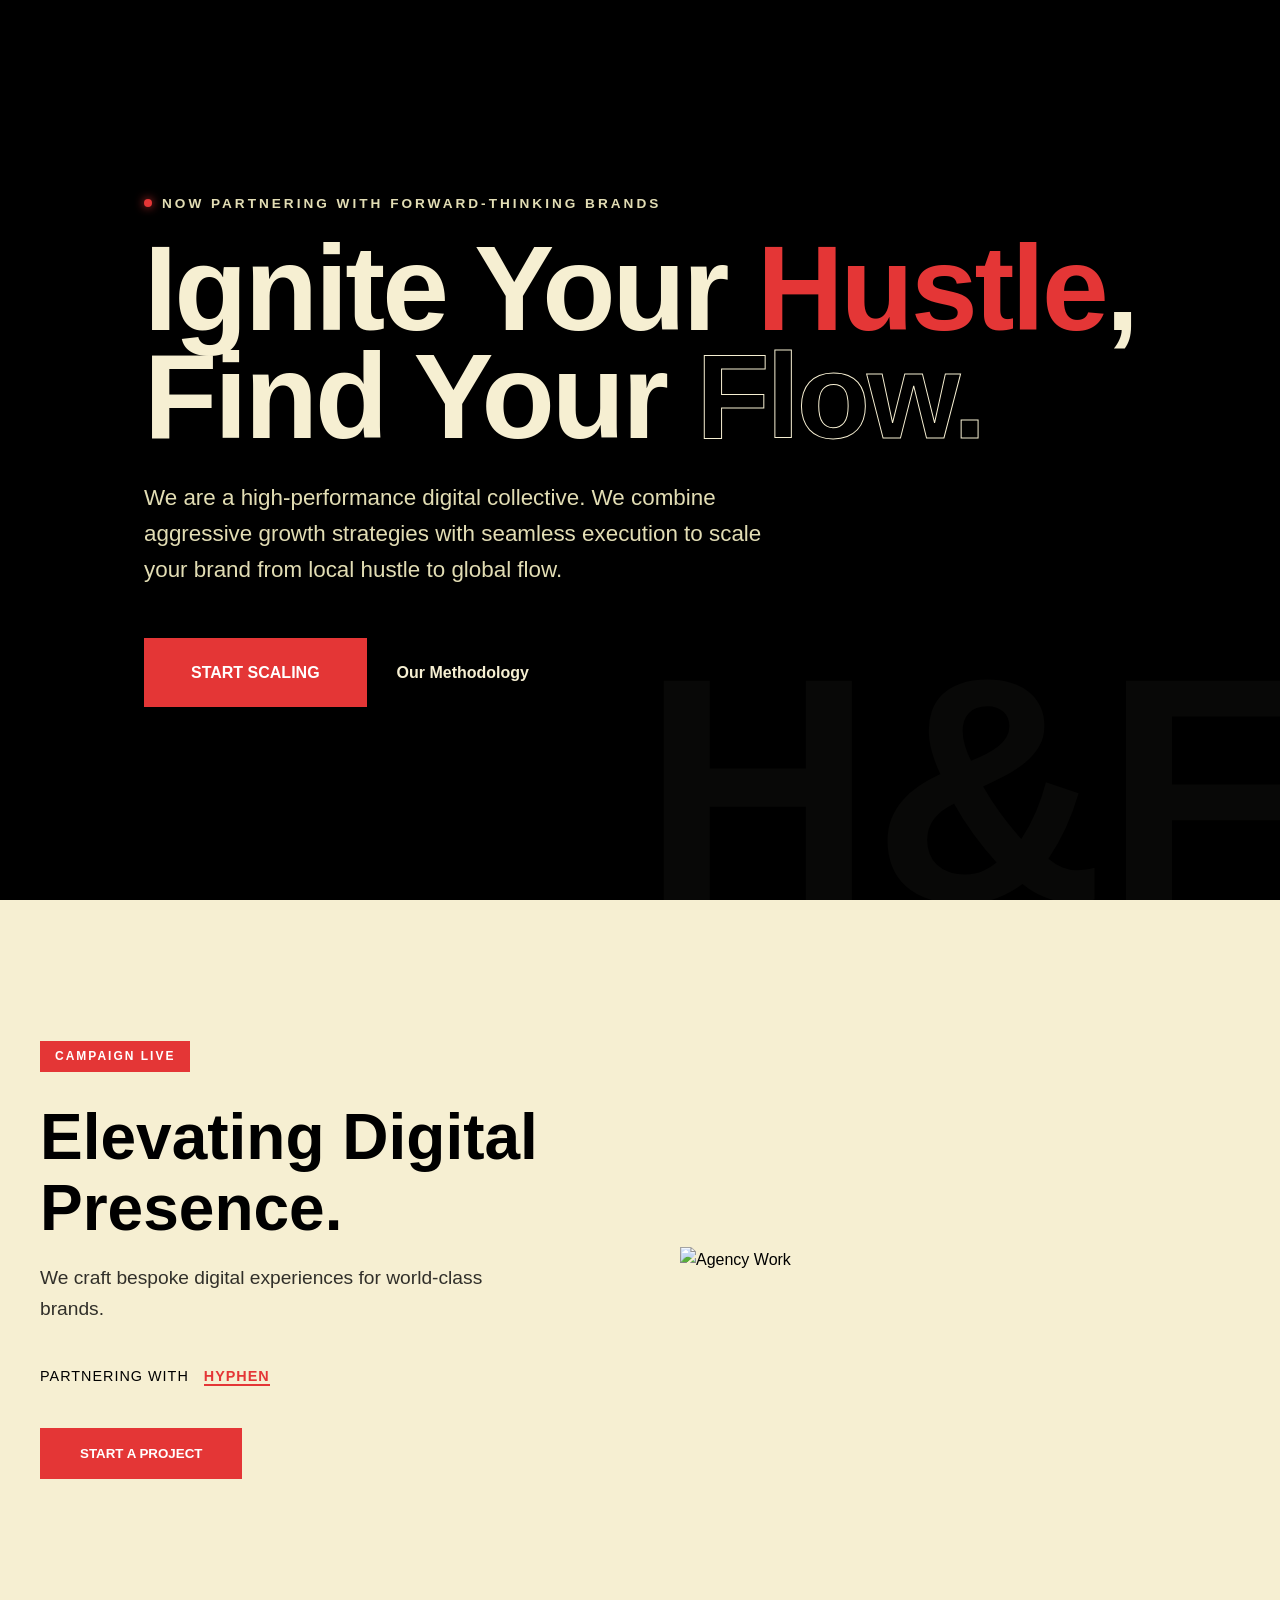
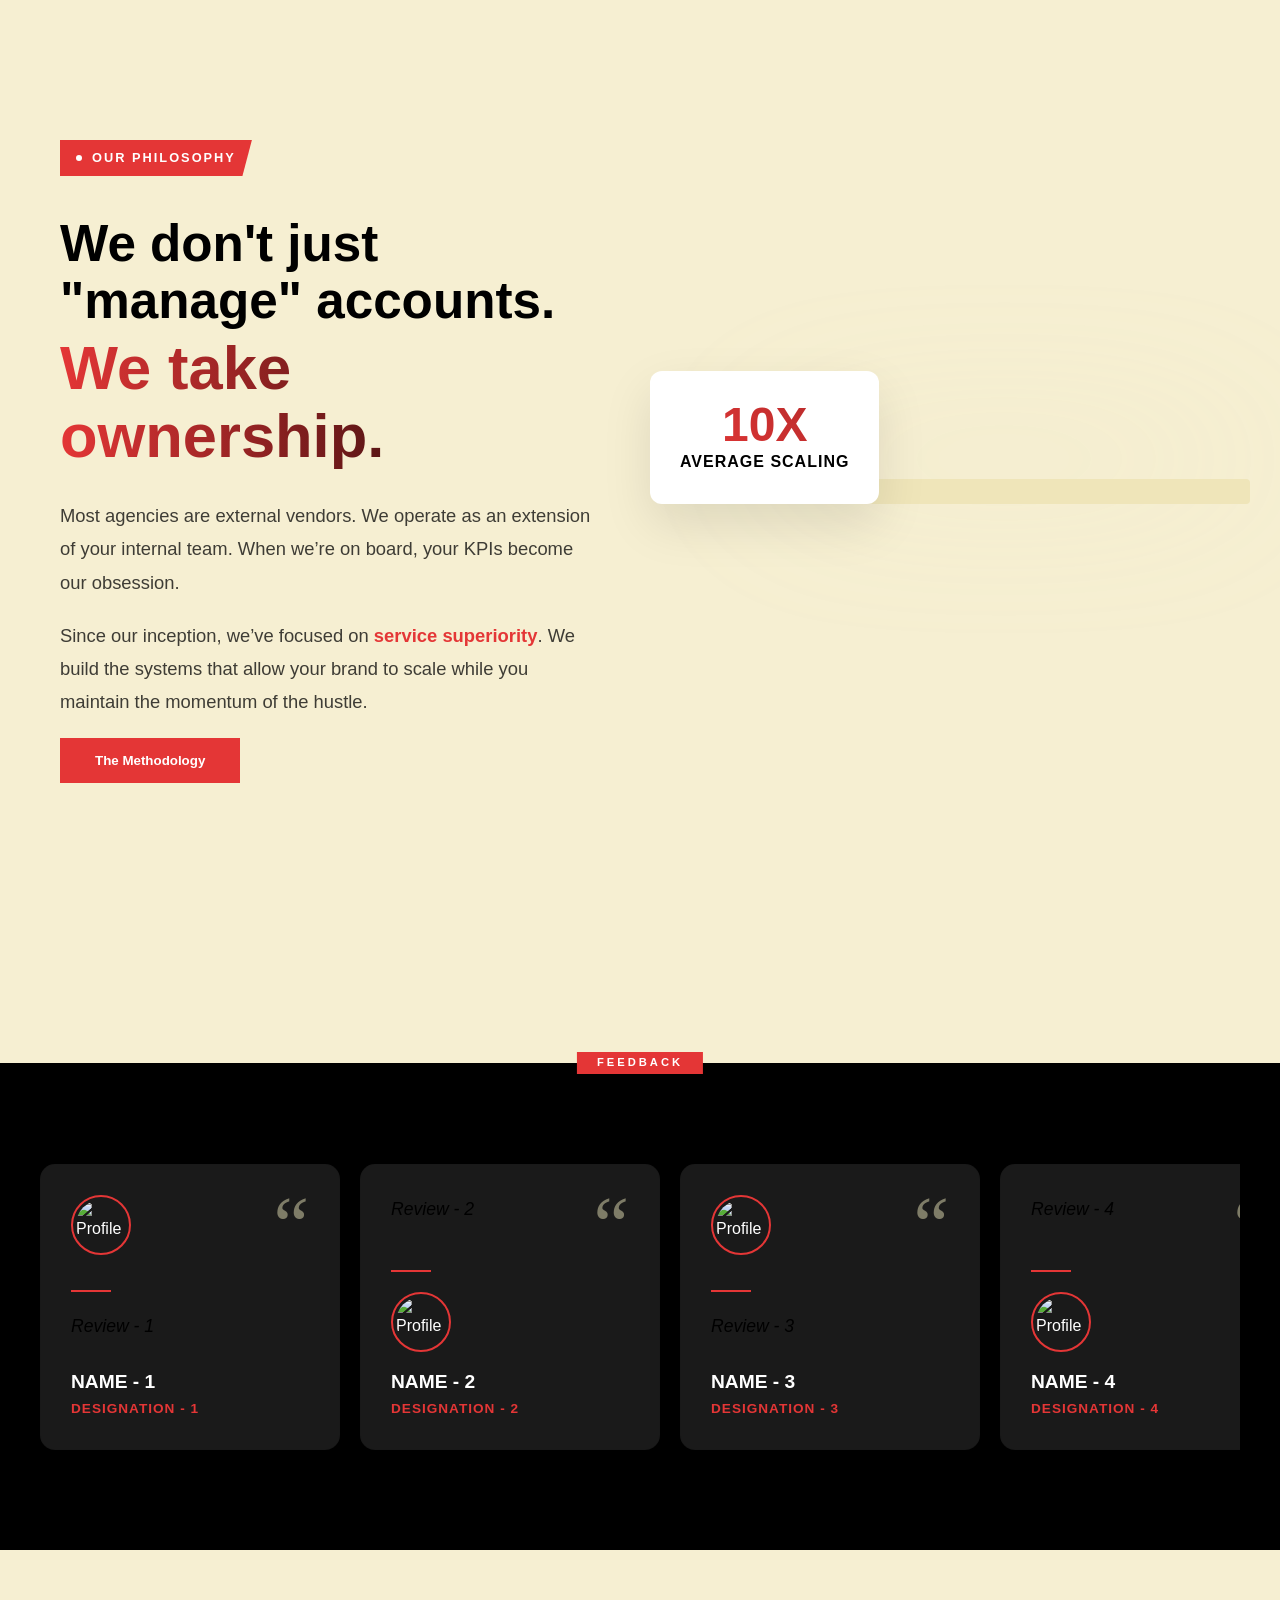
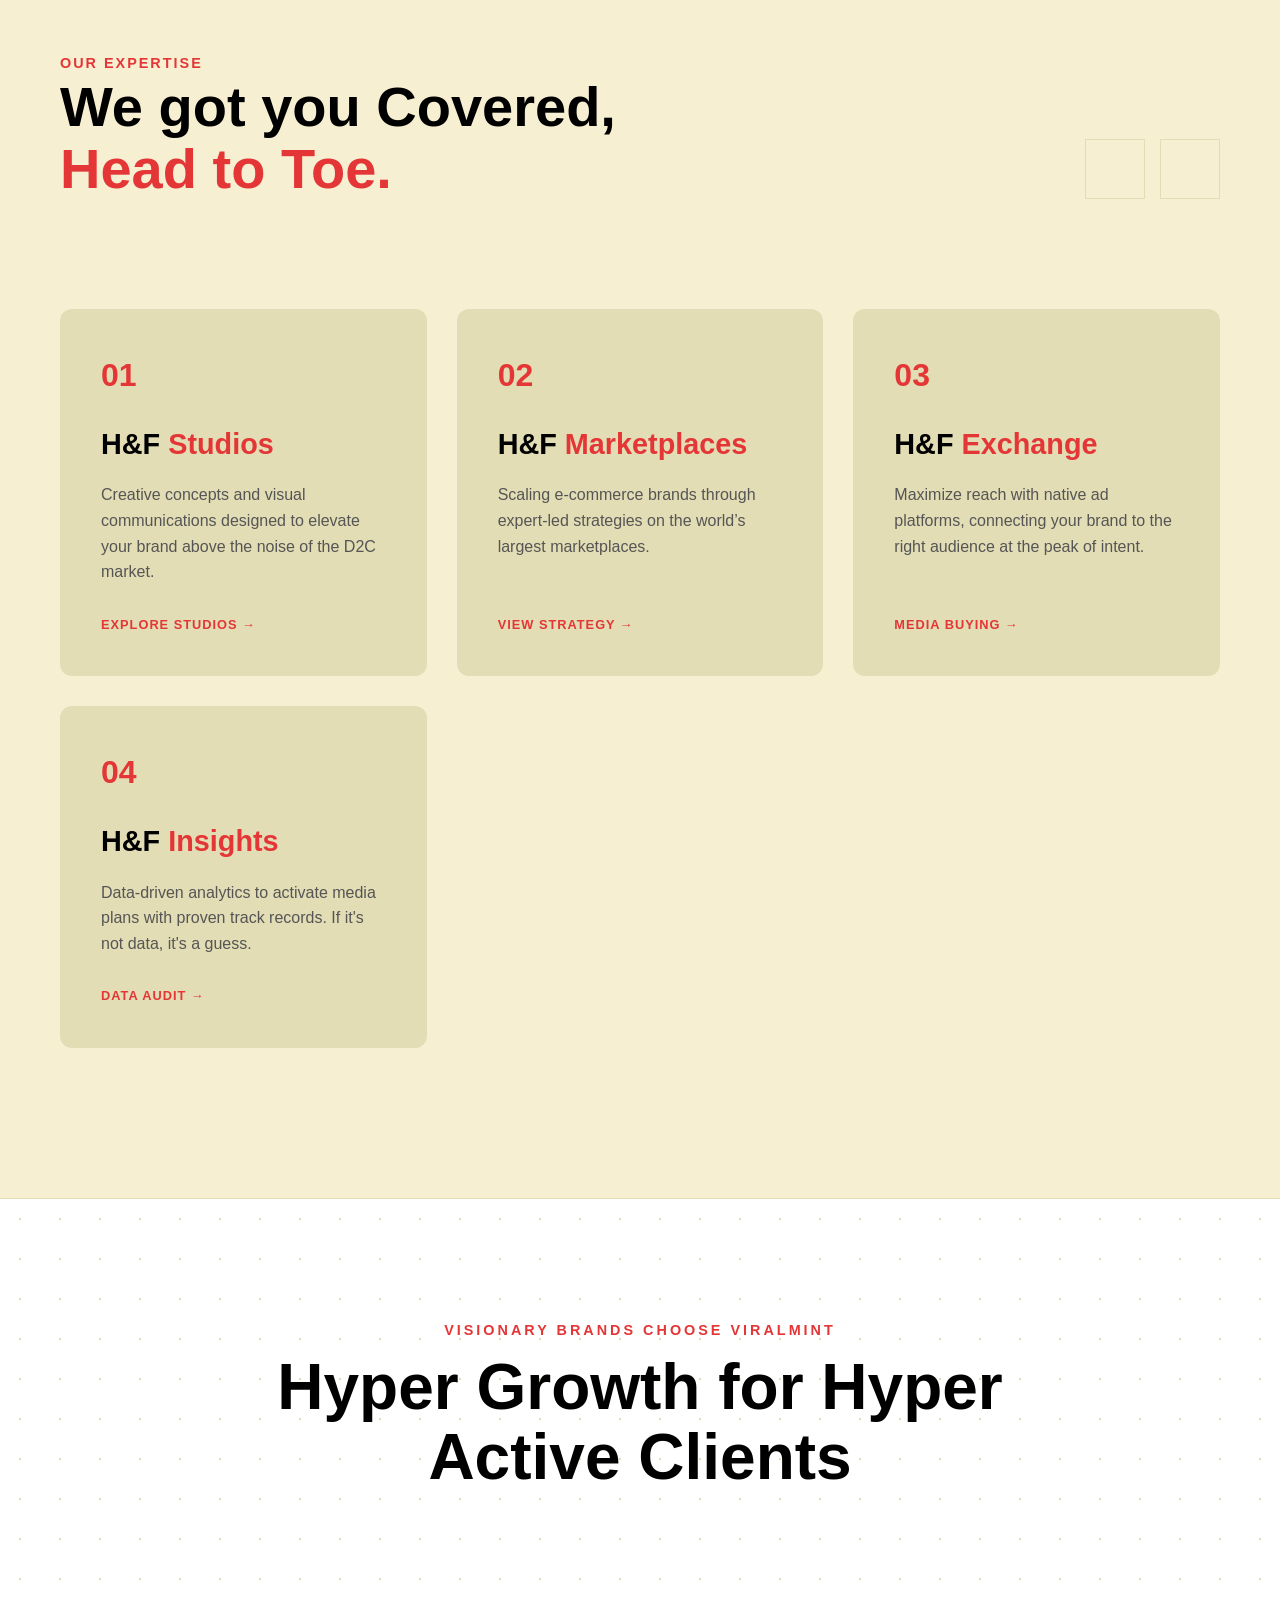
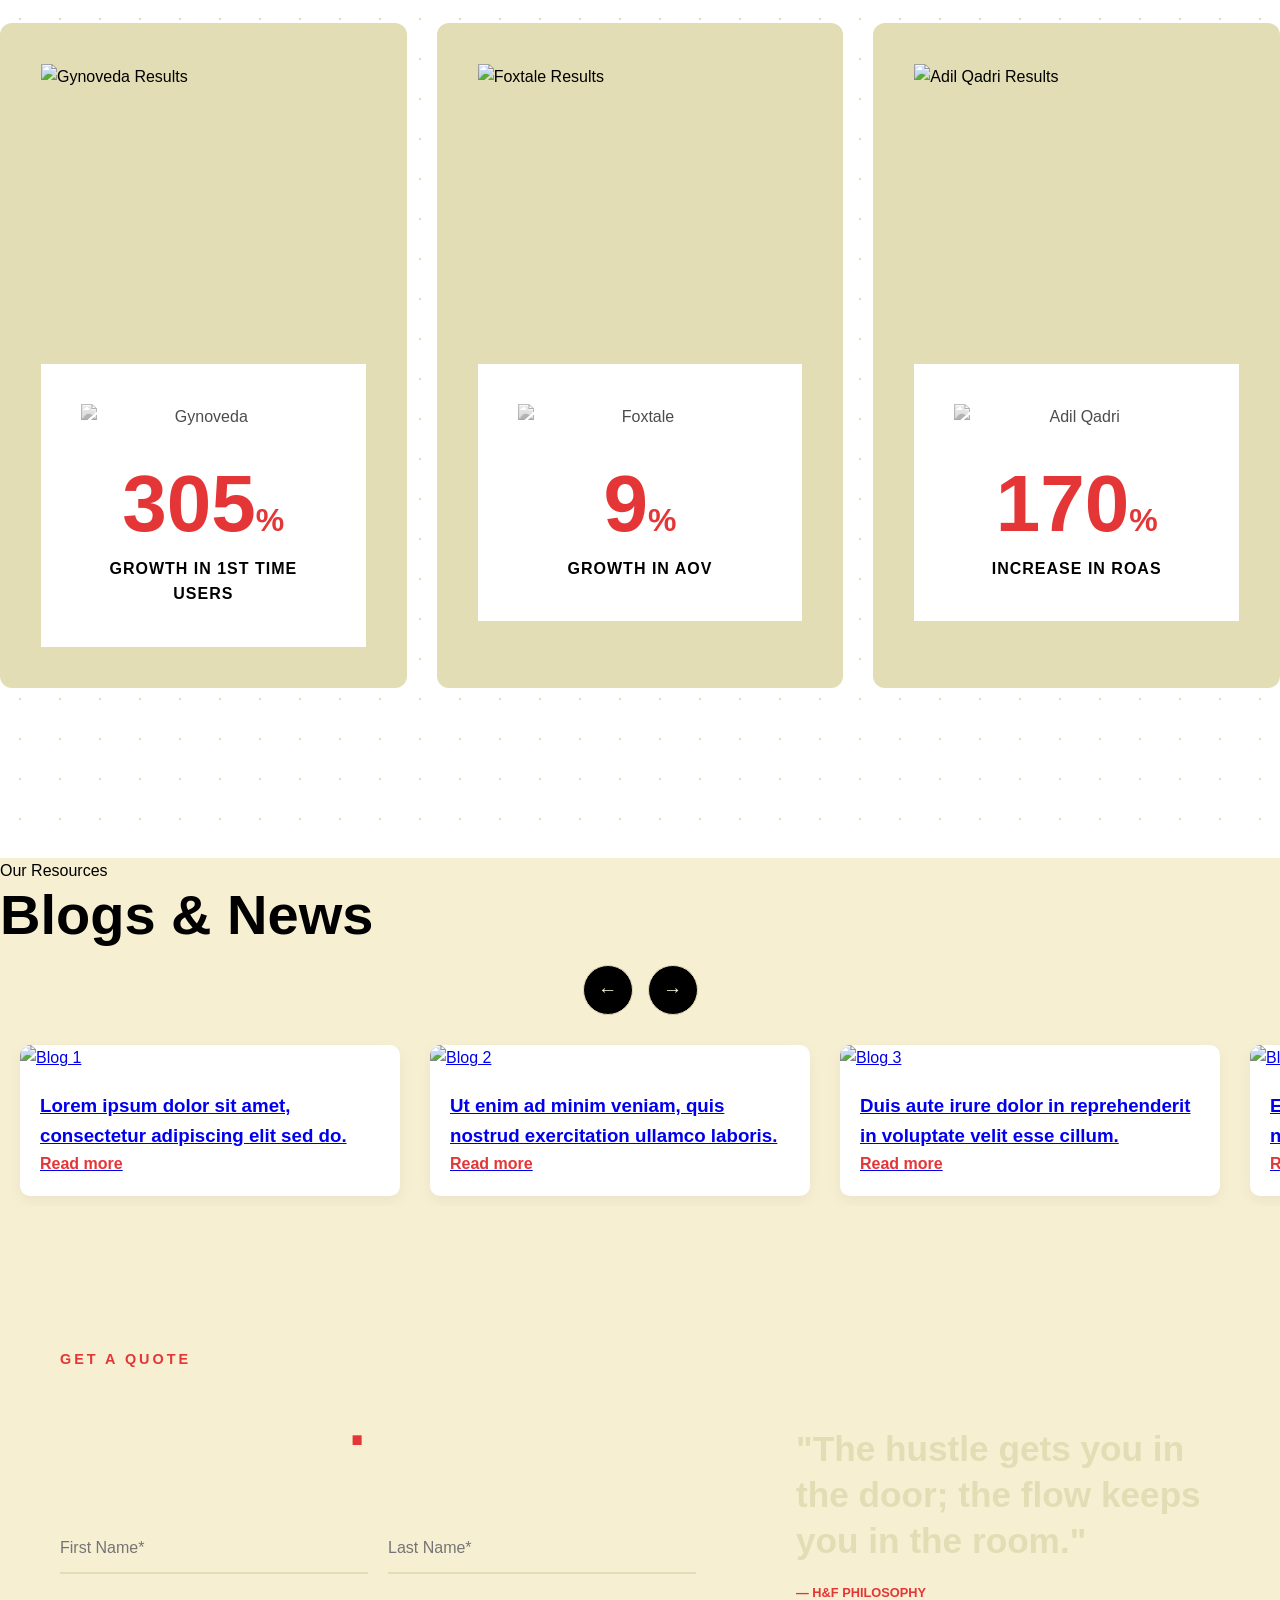
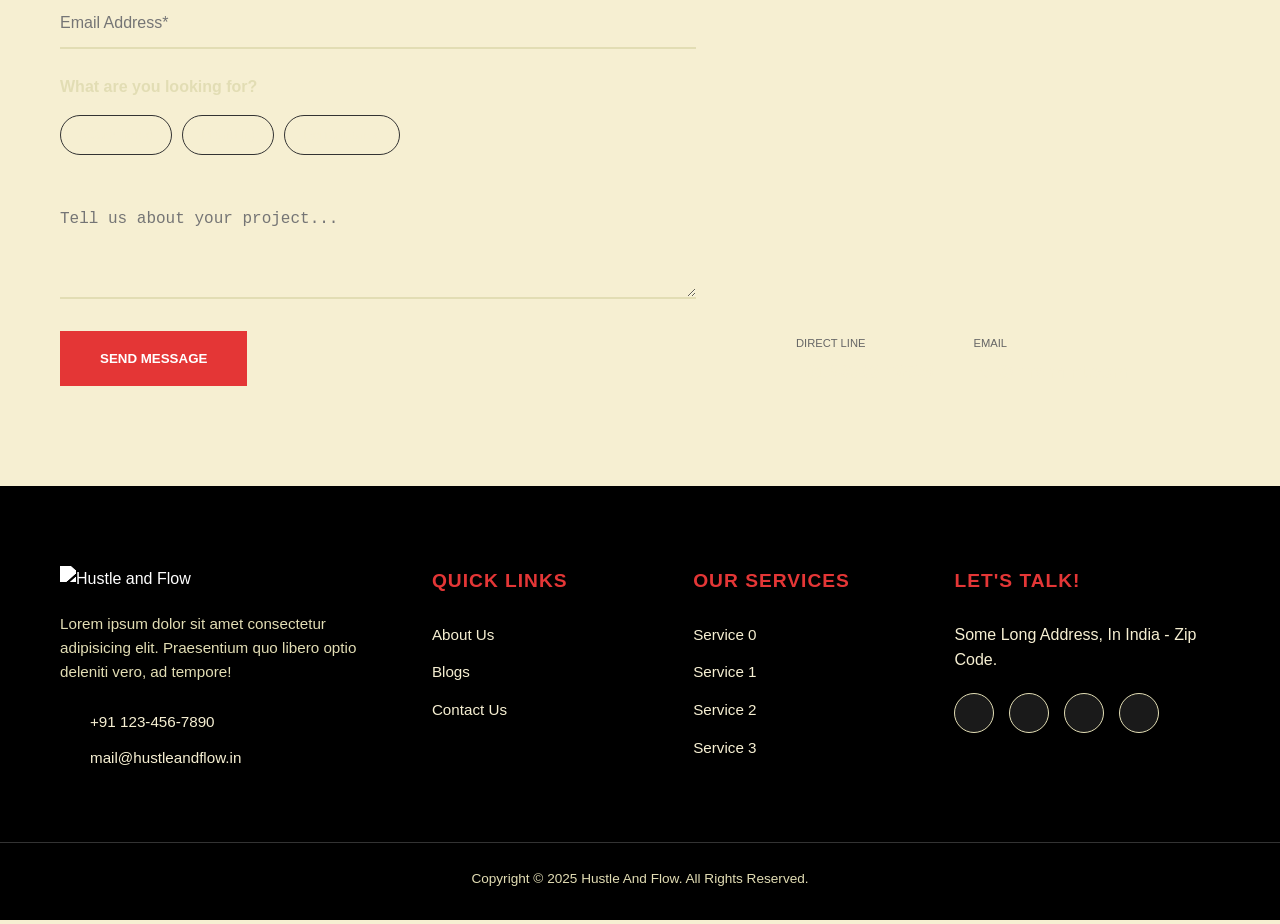
==== index.html @ dd4cc3bf "Add files via upload" ====
<!doctype html>
<html lang="en-US">
<head>
	<meta charset="UTF-8">
	<meta name="viewport" content="width=device-width, initial-scale=1">
    <meta name="description" content="Emart - Multi-purpose WooCommerce Theme">
	
	<meta name='robots' content='index, follow, max-image-preview:large, max-snippet:-1, max-video-preview:-1' />
	<style>img:is([sizes="auto" i], [sizes^="auto," i]) { contain-intrinsic-size: 3000px 1500px }</style>
	
	<!-- This site is optimized with the Yoast SEO plugin v25.7 - https://yoast.com/wordpress/plugins/seo/ -->
	<title>Hustle And Flow</title>
	<link rel="canonical" href="https://hustleandflow.in/" />
	<link rel="stylesheet" href="styles.css">
		
</head>

<body class="home page-template page-template-elementor_header_footer page page-id-11889 wp-embed-responsive Wplgnite Wplgnite-dizmo elementor-default elementor-template-full-width elementor-kit-6 elementor-page elementor-page-11889">
	
						<section class="focal-hero">
    <div class="hero-noise-overlay"></div>
    <div class="container">
        <div class="hero-content">
            <div class="hero-eyebrow">
                <span class="pulse-dot"></span> 
                Now Partnering with Forward-Thinking Brands
            </div>
            
            <h1 class="hero-main-title">
                Ignite Your <span class="text-accent-red">Hustle</span>,<br> 
                Find Your <span class="text-outline">Flow.</span>
            </h1>
            
            <p class="hero-sub-text">
                We are a high-performance digital collective. We combine aggressive growth strategies with seamless execution to scale your brand from local hustle to global flow.
            </p>
            
            <div class="hero-cta-group">
                <a href="#contact-us" class="btn-primary-large">Start Scaling</a>
                <a href="#our-services" class="btn-text-link">Our Methodology <i class="fas fa-arrow-right"></i></a>
            </div>
        </div>
    </div>
    
    <div class="hero-bg-text">H&F</div>
</section>
<!--BANNER IMG SECTION-->
				<section class="hero-container" id="hero-section">
    <div class="hero-left">
        <div class="content-wrapper" id="content-wrapper">
            <span class="hero-badge" id="hero-badge">CAMPAIGN LIVE</span>
            <h1 class="hero-title" id="hero-title">Elevating Digital <br>Presence.</h1>
            <p class="hero-description" id="hero-desc">
                We craft bespoke digital experiences for world-class brands.
            </p>
            <div class="brand-footer">
                <span>Partnering with</span>
                <span class="brand-tag" id="brand-tag">HYPHEN</span>
            </div>
            <button class="hero-btn">Start a Project</button>
        </div>
    </div>
    <div class="hero-right">
        <div class="image-overlay"></div>
        <img src="https://picsum.photos/id/20/1200/800" alt="Agency Work" id="hero-img">
    </div>
</section>
<!--Philosophy Section-->				
<section class="philosophy-section light-theme">
    <div class="philosophy-container">
        <div class="philosophy-content">
            <div class="hero-label">Our Philosophy</div>
            <h2 class="philosophy-title">
                We don't just "manage" accounts. <br>
                <span class="gradient-text">We take ownership.</span>
            </h2>
            <div class="philosophy-text">
                <p>
                    Most agencies are external vendors. We operate as an extension of your internal team. 
                    When we’re on board, your KPIs become our obsession.
                </p>
                <p>
                    Since our inception, we’ve focused on <strong>service superiority</strong>. 
                    We build the systems that allow your brand to scale while you maintain the momentum of the hustle.
                </p>
            </div>
            <div class="hero-cta-group" style="justify-content: flex-start;">
                <button class="btn-primary">The Methodology</button>
            </div>
        </div>

        <div class="philosophy-visual">
            <div class="image-wrapper">
                <img src="https://picsum.photos/id/20/800/1000" alt="Strategic Meeting" class="main-img">
                
                <div class="floating-stat-card">
                    <span class="stat-number gradient-text">10X</span>
                    <span class="stat-label">Average Scaling</span>
                </div>
            </div>
            <div class="blob-subtle"></div>
        </div>
    </div>
</section>

<!--Logo Sliding Section-->
<section class="clients-brand-section">
    			<section class="logo-area">
  <div class="logo-slider" id="slider1"></div>
  <div class="logo-slider" id="slider2"></div>
  <div class="logo-slider" id="slider3"></div>
</section>
		</section>

<!--REVIEW SECTION-->
				<section class="reviews-section">
    <div class="reviews-grid">
        <article class="review-card">
            <img src="logos/profile.png" alt="Profile Name" class="review-avatar">
            <hr class="review-divider">
            <p class="review-text">Review - 1</p>
            <h2 class="review-name">Name - 1</h2>
            <p class="review-designation">Designation - 1</p>
        </article>

        <article class="review-card">
            <p class="review-text">Review - 2</p>
            <hr class="review-divider">
            <img src="logos/profile.png" alt="Profile Name" class="review-avatar">
            <h2 class="review-name">Name - 2</h2>
            <p class="review-designation">Designation - 2</p>
        </article>

        <article class="review-card">
            <img src="logos/profile.png" alt="Profile Name" class="review-avatar">
            <hr class="review-divider">
            <p class="review-text">Review - 3</p>
            <h2 class="review-name">Name - 3</h2>
            <p class="review-designation">Designation - 3</p>
        </article>

        <article class="review-card">
            <p class="review-text">Review - 4</p>
            <hr class="review-divider">
            <img src="logos/profile.png" alt="Profile Name" class="review-avatar">
            <h2 class="review-name">Name - 4</h2>
            <p class="review-designation">Designation - 4</p>
        </article>
    </div>
</section>

<!--Services-->				
<section id="our-services" class="services-section">
    <div class="container">
        <div class="services-header">
            <div class="header-left">
                <span class="label-accent">Our Expertise</span>
                <h2 class="section-title">We got you Covered, <br><span class="text-highlight">Head to Toe.</span></h2>
            </div>
            <div class="services-nav">
                <button class="nav-btn prev" onclick="moveServices('left')"><i class="fas fa-arrow-left"></i></button>
                <button class="nav-btn next" onclick="moveServices('right')"><i class="fas fa-arrow-right"></i></button>
            </div>
        </div>

        <div class="services-slider-window">
            <div class="services-grid" id="servicesGrid">
                <div class="service-card">
                    <div class="service-icon">01</div>
                    <h5>H&F <span class="accent-text">Studios</span></h5>
                    <p>Creative concepts and visual communications designed to elevate your brand above the noise of the D2C market.</p>
                    <a href="/studios" class="text-link">Explore Studios</a>
                </div>

                <div class="service-card">
                    <div class="service-icon">02</div>
                    <h5>H&F <span class="accent-text">Marketplaces</span></h5>
                    <p>Scaling e-commerce brands through expert-led strategies on the world’s largest marketplaces.</p>
                    <a href="/marketplaces" class="text-link">View Strategy</a>
                </div>

                <div class="service-card">
                    <div class="service-icon">03</div>
                    <h5>H&F <span class="accent-text">Exchange</span></h5>
                    <p>Maximize reach with native ad platforms, connecting your brand to the right audience at the peak of intent.</p>
                    <a href="/exchange" class="text-link">Media Buying</a>
                </div>

                <div class="service-card">
                    <div class="service-icon">04</div>
                    <h5>H&F <span class="accent-text">Insights</span></h5>
                    <p>Data-driven analytics to activate media plans with proven track records. If it's not data, it's a guess.</p>
                    <a href="/insights" class="text-link">Data Audit</a>
                </div>
            </div>
        </div>
    </div>
</section>


<!--Case Studies-->
<section class="case-studies-section">
    <div class="section-header">
        <p class="sub-headline">Visionary brands choose ViralMint</p>
        <h2 class="main-headline">Hyper Growth for Hyper Active Clients</h2>
    </div>

    <div class="studies-grid">
        
        <div class="study-card">
            <div class="card-image">
                <img src="https://viralmint.in/wp-content/uploads/2023/08/Gynoveda-500x400-1.jpg" alt="Gynoveda Results">
            </div>
            <div class="card-content">
                <img class="brand-logo" src="https://viralmint.in/wp-content/uploads/2023/07/gynoveda.png" alt="Gynoveda">
                <div class="stat">
                    <span class="number">305</span><span class="suffix">%</span>
                </div>
                <h3 class="stat-label">Growth in 1st time users</h3>
            </div>
        </div>

        <div class="study-card">
            <div class="card-image">
                <img src="https://viralmint.in/wp-content/uploads/2023/08/foxtale.jpg" alt="Foxtale Results">
            </div>
            <div class="card-content">
                <img class="brand-logo" src="https://viralmint.in/wp-content/uploads/2023/08/foxtale.png" alt="Foxtale">
                <div class="stat">
                    <span class="number">9</span><span class="suffix">%</span>
                </div>
                <h3 class="stat-label">Growth in AOV</h3>
            </div>
        </div>

        <div class="study-card">
            <div class="card-image">
                <img src="https://viralmint.in/wp-content/uploads/2023/08/adil-qadri.jpg" alt="Adil Qadri Results">
            </div>
            <div class="card-content">
                <img class="brand-logo" src="https://viralmint.in/wp-content/uploads/2023/08/Adilqadri-logo.png" alt="Adil Qadri">
                <div class="stat">
                    <span class="number">170</span><span class="suffix">%</span>
                </div>
                <h3 class="stat-label">Increase in ROAS</h3>
            </div>
        </div>

    </div>
</section>

<!--Blogs-->
<section class="resources-section">
    <div class="resources-header">
        <span class="eyebrow-text">Our Resources</span>
        <h2 class="section-title">Blogs & News</h2>
        
        <div class="slider-controls">
            <button class="slider-btn prev-btn" onclick="slideBlogs('left')">←</button>
            <button class="slider-btn next-btn" onclick="slideBlogs('right')">→</button>
        </div>
    </div>

    <div class="blog-slider-container">
        <div class="blog-grid" id="blogGrid">
            
            <article class="blog-card">
                <a href="#" class="card-link">
                    <div class="post-thumbnail">
                        <img src="https://picsum.photos/id/1/600/400" alt="Blog 1">
                    </div>
                    <div class="post-content">
                        <h3 class="post-title">Lorem ipsum dolor sit amet, consectetur adipiscing elit sed do.</h3>
                        <span class="read-more-btn">Read more</span>
                    </div>
                </a>
            </article>

            <article class="blog-card">
                <a href="#" class="card-link">
                    <div class="post-thumbnail">
                        <img src="https://picsum.photos/id/2/600/400" alt="Blog 2">
                    </div>
                    <div class="post-content">
                        <h3 class="post-title">Ut enim ad minim veniam, quis nostrud exercitation ullamco laboris.</h3>
                        <span class="read-more-btn">Read more</span>
                    </div>
                </a>
            </article>

            <article class="blog-card">
                <a href="#" class="card-link">
                    <div class="post-thumbnail">
                        <img src="https://picsum.photos/id/3/600/400" alt="Blog 3">
                    </div>
                    <div class="post-content">
                        <h3 class="post-title">Duis aute irure dolor in reprehenderit in voluptate velit esse cillum.</h3>
                        <span class="read-more-btn">Read more</span>
                    </div>
                </a>
            </article>

            <article class="blog-card">
                <a href="#" class="card-link">
                    <div class="post-thumbnail">
                        <img src="https://picsum.photos/id/4/600/400" alt="Blog 4">
                    </div>
                    <div class="post-content">
                        <h3 class="post-title">Excepteur sint occaecat cupidatat non proident, sunt in culpa qui.</h3>
                        <span class="read-more-btn">Read more</span>
                    </div>
                </a>
            </article>

            <article class="blog-card">
                <a href="#" class="card-link">
                    <div class="post-thumbnail">
                        <img src="https://picsum.photos/id/5/600/400" alt="Blog 5">
                    </div>
                    <div class="post-content">
                        <h3 class="post-title">Sunt in culpa qui officia deserunt mollit anim id est laborum.</h3>
                        <span class="read-more-btn">Read more</span>
                    </div>
                </a>
            </article>

        </div>
    </div>
</section>

<!--Contact Us Form-->
				<section class="contact-section" id="contact-us">
    <div class="container">
        <div class="contact-split-grid">
            
            <div class="contact-form-side">
                <span class="eyebrow-red">Get a Quote</span>
                <h2 class="form-title">Say Hello<span>.</span></h2>
                
                <form class="ghost-form">
                    <div class="input-row">
                        <input type="text" placeholder="First Name*" required class="ghost-input">
                        <input type="text" placeholder="Last Name*" required class="ghost-input">
                    </div>
                    <input type="email" placeholder="Email Address*" required class="ghost-input">
                    
                    <div class="service-selection">
                        <p>What are you looking for?</p>
                        <div class="checkbox-group">
                            <label class="pill"><input type="checkbox"> eCommerce</label>
                            <label class="pill"><input type="checkbox"> Branding</label>
                            <label class="pill"><input type="checkbox"> Performance</label>
                        </div>
                    </div>

                    <textarea placeholder="Tell us about your project..." rows="4" class="ghost-input"></textarea>
                    
                    <button type="submit" class="submit-action">
                        Send Message <i class="fas fa-arrow-right"></i>
                    </button>
                </form>
            </div>

            <div class="contact-quote-side">
                <div class="quote-container">
                    <i class="fas fa-quote-left quote-icon"></i>
                    <h3 class="big-quote">
                        "The hustle gets you in the door; the flow keeps you in the room."
                    </h3>
                    <p class="quote-author">— H&F Philosophy</p>
                </div>

                <div class="contact-info-footer">
                    <div class="info-item">
                        <span>Direct Line</span>
                        <p>+91 98903 26596</p>
                    </div>
                    <div class="info-item">
                        <span>Email</span>
                        <p>roi@viralmint.com</p>
                    </div>
                </div>
            </div>

        </div>
    </div>
</section>

<!--Footer-->
<footer class="main-footer">
    <div class="footer-container">
        <div class="footer-col about-col">
            <img src="logos/hustle_and_flow_transparent.png" alt="Hustle and Flow" class="footer-logo">
            <p class="footer-description">
                Lorem ipsum dolor sit amet consectetur adipisicing elit. Praesentium quo libero optio deleniti vero, ad tempore!
            </p>
            <ul class="contact-list">
                <li><i class="fas fa-phone-alt"></i> +91 123-456-7890</li>
                <li><i class="far fa-envelope"></i> mail@hustleandflow.in</li>
            </ul>
        </div>

        <div class="footer-col">
            <h4 class="footer-title">Quick Links</h4>
            <ul class="footer-links">
                <li><a href="/about-us">About Us</a></li>
                <li><a href="/blogs">Blogs</a></li>
                <li><a href="#contact-us">Contact Us</a></li>
            </ul>
        </div>

        <div class="footer-col">
            <h4 class="footer-title">Our Services</h4>
            <ul class="footer-links">
                <li><a href="#our-services">Service 0</a></li>
                <li><a href="#our-services">Service 1</a></li>
                <li><a href="#our-services">Service 2</a></li>
                <li><a href="#our-services">Service 3</a></li>
            </ul>
        </div>

        <div class="footer-col">
            <h4 class="footer-title">Let's Talk!</h4>
            <p class="footer-address">Some Long Address, In India - Zip Code.</p>
            <div class="social-icons">
                <a href="#"><i class="fab fa-facebook-square"></i></a>
                <a href="#"><i class="fab fa-instagram"></i></a>
                <a href="#"><i class="fab fa-twitter"></i></a>
                <a href="#"><i class="fab fa-linkedin"></i></a>
            </div>
        </div>
    </div>

    <div class="footer-bottom">
        <p>Copyright © 2025 Hustle And Flow. All Rights Reserved.</p>
    </div>
</footer>	
			
	<script src="slider.js"></script>
	<script src="carousel.js"></script>
	
	</body>
</html>
---- styles.css ----
:root {
    --primary: #E43636;
    --bg-light: #F6EFD2;
    --bg-alt: #E2DDB4;
    --dark: #000000;
    --transition: all 0.3s ease;
}

* { margin: 0; padding: 0; box-sizing: border-box; }

body {
    font-family: 'Inter', sans-serif;
    background-color: var(--bg-light);
    color: var(--dark);
    line-height: 1.6;
    overflow-x: hidden;
}

img { max-width: 100%; height: auto; display: block; }

.container {
    max-width: 1200px;
    margin: 0 auto;
    padding: 0 20px;
}

.gradient-text {
    color: var(--primary);
    background: linear-gradient(45deg, var(--primary), #b32a2a);
    -webkit-background-clip: text;
    -webkit-text-fill-color: transparent;
}
/* --- FOCAL HERO STYLING --- */
.focal-hero {
    position: relative;
    background-color: #000000; /* Dark contrast */
    min-height: 100vh;
    display: flex;
    align-items: center;
    padding: 100px 0;
    overflow: hidden;
}

/* Subtle texture overlay for a premium feel */
.hero-noise-overlay {
    position: absolute;
    top: 0; left: 0; width: 100%; height: 100%;
    opacity: 0.05;
    pointer-events: none;
    background-image: url('https://www.transparenttextures.com/patterns/carbon-fibre.png');
}

.hero-eyebrow {
    color: #E2DDB4;
    text-transform: uppercase;
    letter-spacing: 3px;
    font-size: 0.85rem;
    font-weight: 700;
    margin-bottom: 20px;
    display: flex;
    align-items: center;
    gap: 10px;
}

.pulse-dot {
    width: 8px;
    height: 8px;
    background-color: #E43636;
    border-radius: 50%;
    display: inline-block;
    box-shadow: 0 0 10px #E43636;
    animation: pulse-red 2s infinite;
}

@keyframes pulse-red {
    0% { transform: scale(0.95); box-shadow: 0 0 0 0 rgba(228, 54, 54, 0.7); }
    70% { transform: scale(1); box-shadow: 0 0 0 10px rgba(228, 54, 54, 0); }
    100% { transform: scale(0.95); box-shadow: 0 0 0 0 rgba(228, 54, 54, 0); }
}

.hero-main-title {
    font-size: clamp(3.5rem, 10vw, 7.5rem); /* Responsive typography */
    line-height: 0.9;
    color: #F6EFD2;
    font-weight: 900;
    margin-bottom: 30px;
    letter-spacing: -3px;
}

.text-accent-red {
    color: #E43636;
}

.text-outline {
    -webkit-text-stroke: 1px #F6EFD2;
    color: transparent;
}

.hero-sub-text {
    color: #E2DDB4;
    font-size: clamp(1.1rem, 2vw, 1.4rem);
    max-width: 650px;
    line-height: 1.6;
    margin-bottom: 50px;
}

/* --- BUTTONS --- */
.hero-cta-group {
    display: flex;
    align-items: center;
    gap: 30px;
}

.btn-primary-large {
    background-color: #E43636;
    color: #ffffff;
    padding: 20px 45px;
    font-weight: 800;
    text-transform: uppercase;
    text-decoration: none;
    border-radius: 0; /* Square brutalist look */
    transition: all 0.3s ease;
    border: 2px solid #E43636;
}

.btn-primary-large:hover {
    background-color: transparent;
    color: #E43636;
}

.btn-text-link {
    color: #F6EFD2;
    text-decoration: none;
    font-weight: 700;
    display: flex;
    align-items: center;
    gap: 10px;
    transition: 0.3s;
}

.btn-text-link:hover {
    color: #E43636;
    gap: 15px;
}

/* Massive background decorative text */
.hero-bg-text {
    position: absolute;
    bottom: -50px;
    right: -20px;
    font-size: 25vw;
    font-weight: 900;
    color: rgba(246, 239, 210, 0.03);
    pointer-events: none;
    line-height: 1;
}

/* --- MOBILE OPTIMIZATION --- */
@media (max-width: 768px) {
    .focal-hero {
        text-align: left;
        padding-top: 120px;
    }
    .hero-cta-group {
        flex-direction: column;
        align-items: flex-start;
        gap: 20px;
    }
    .btn-primary-large {
        width: 100%;
        text-align: center;
    }
}

/* --- DYNAMIC HERO SPLIT --- */
.hero-container {
    display: flex;
    min-height: 90vh;
    background-color: var(--hero-bg, #F6EFD2); /* Default to your cream */
    color: var(--hero-text, #000000); /* Default to black */
    transition: background-color 0.8s ease, color 0.8s ease;
    overflow: hidden;
    position: relative;
}

.hero-left {
    flex: 1.2;
    display: flex;
    flex-direction: column;
    justify-content: center;
    padding: 80px;
    transition: opacity 0.5s ease, transform 0.5s ease;
}

/* JS Transition Classes */
.hero-left.fade-out {
    opacity: 0;
    transform: translateY(10px);
}

.hero-badge {
    display: inline-block;
    padding: 6px 15px;
    background-color: var(--hero-accent, #E43636);
    color: #fff;
    font-size: 0.75rem;
    font-weight: 800;
    letter-spacing: 2px;
    margin-bottom: 30px;
    width: fit-content;
}

.hero-title {
    font-size: clamp(2.5rem, 6vw, 5rem);
    line-height: 1;
    font-weight: 900;
    margin-bottom: 25px;
    transition: color 0.5s ease;
}

.hero-description {
    font-size: 1.2rem;
    max-width: 500px;
    margin-bottom: 40px;
    opacity: 0.8;
}

.brand-footer {
    margin-bottom: 40px;
    font-size: 0.9rem;
    text-transform: uppercase;
    letter-spacing: 1px;
}

.brand-tag {
    font-weight: 900;
    color: var(--hero-accent, #E43636);
    margin-left: 10px;
    border-bottom: 2px solid var(--hero-accent, #E43636);
}

.hero-btn {
    padding: 18px 40px;
    background-color: var(--hero-accent, #E43636);
    color: #fff;
    border: none;
    font-weight: 800;
    text-transform: uppercase;
    cursor: pointer;
    width: fit-content;
    transition: transform 0.3s ease, box-shadow 0.3s ease;
}

.hero-btn:hover {
    transform: translateY(-3px);
    box-shadow: 0 10px 20px rgba(0,0,0,0.1);
}

/* --- RIGHT SIDE IMAGE --- */
.hero-right {
    flex: 1;
    position: relative;
    overflow: hidden;
}

#hero-img {
    width: 100%;
    height: 100%;
    object-fit: cover;
    transition: transform 0.8s ease, opacity 0.5s ease;
}

/* JS Zoom Transition */
.img-zoom {
    transform: scale(1.1);
    opacity: 0.8;
}

.image-overlay {
    position: absolute;
    top: 0; left: 0; width: 100%; height: 100%;
    background: linear-gradient(to right, var(--hero-bg) 0%, transparent 20%);
    z-index: 1;
    pointer-events: none;
    transition: background 0.8s ease;
}

/* --- RESPONSIVE FIX --- */
@media (max-width: 992px) {
    .hero-container {
        flex-direction: column;
    }
    .hero-left {
        padding: 60px 30px;
        order: 2;
    }
    .hero-right {
        height: 400px;
        order: 1;
    }
    .image-overlay {
        background: linear-gradient(to top, var(--hero-bg) 0%, transparent 20%);
    }
}

/* --- PHILOSOPHY SECTION (LIGHT THEME) --- */

/* --- PHILOSOPHY EYEBROW TAG --- */
.philosophy-section .hero-label {
    display: inline-flex;
    align-items: center;
    gap: 10px;
    background-color: var(--primary); /* #E43636 */
    color: #ffffff;
    padding: 8px 16px;
    font-size: 0.8rem;
    font-weight: 800;
    text-transform: uppercase;
    letter-spacing: 2px;
    position: relative;
    margin-bottom: 20px;
    /* Brutalist sharp edge */
    clip-path: polygon(0% 0%, 100% 0%, 95% 100%, 0% 100%);
}

/* Adding a decorative line after the tag */
.philosophy-section .hero-label::after {
    content: "";
    width: 50px;
    height: 2px;
    background-color: var(--primary);
    position: absolute;
    right: -60px;
    top: 50%;
    transform: translateY(-50%);
}

/* Subtle pulse dot inside the label to grab attention */
.philosophy-section .hero-label::before {
    content: "";
    width: 6px;
    height: 6px;
    background-color: #ffffff;
    border-radius: 50%;
    display: inline-block;
    animation: label-pulse 2s infinite;
}

@keyframes label-pulse {
    0% { opacity: 1; transform: scale(1); }
    50% { opacity: 0.4; transform: scale(1.3); }
    100% { opacity: 1; transform: scale(1); }
}

/* --- TITLE EMPHASIS --- */
.philosophy-title .gradient-text {
    display: block; /* Pushes "We take ownership" to its own line for impact */
    font-size: 1.2em;
    margin-top: 5px;
    background: linear-gradient(90deg, var(--primary), #000000);
    -webkit-background-clip: text;
    -webkit-text-fill-color: transparent;
}
.philosophy-section {
    background-color: var(--bg-light); /* #F6EFD2 */
    padding: 120px 0;
    overflow: hidden;
}

.philosophy-container {
    max-width: 1200px;
    margin: 0 auto;
    padding: 0 20px;
    display: grid;
    grid-template-columns: 1fr 1fr;
    align-items: center;
    gap: 80px;
}

.philosophy-content {
    max-width: 550px;
}

.philosophy-title {
    font-size: clamp(2.5rem, 4vw, 3.5rem);
    line-height: 1.1;
    font-weight: 900;
    color: var(--dark);
    margin: 20px 0 30px;
}

.philosophy-text p {
    font-size: 1.15rem;
    line-height: 1.8;
    color: rgba(0, 0, 0, 0.75);
    margin-bottom: 20px;
}

.philosophy-text strong {
    color: var(--primary); /* #E43636 */
}

/* --- VISUAL ELEMENTS --- */
.philosophy-visual {
    position: relative;
}

.image-wrapper {
    position: relative;
    z-index: 2;
}

.main-img {
    width: 100%;
    border-radius: 4px;
    filter: sepia(20%); /* Adds a warm, premium tone */
    box-shadow: 30px 30px 0px var(--bg-alt); /* Decorative beige offset */
}

.floating-stat-card {
    position: absolute;
    bottom: -30px;
    left: -30px;
    background: #ffffff;
    padding: 30px;
    box-shadow: 0 20px 50px rgba(0,0,0,0.1);
    border-radius: 12px;
    z-index: 3;
    text-align: center;
    min-width: 160px;
}

.stat-number {
    display: block;
    font-size: 3rem;
    font-weight: 900;
    line-height: 1;
    color: var(--primary);
}

.stat-label {
    font-size: 0.8rem;
    text-transform: uppercase;
    letter-spacing: 2px;
    font-weight: 700;
    color: var(--dark);
}

/* Background Decoration */
.blob-subtle {
    position: absolute;
    top: -10%;
    right: -10%;
    width: 100%;
    height: 100%;
    background-color: var(--bg-alt);
    border-radius: 50%;
    filter: blur(80px);
    opacity: 0.4;
    z-index: 1;
}

/* --- MOBILE OPTIMIZATION --- */
@media (max-width: 992px) {
    .philosophy-container {
        grid-template-columns: 1fr;
        gap: 60px;
        text-align: center;
    }

    .philosophy-content {
        max-width: 100%;
    }

    .philosophy-visual {
        max-width: 500px;
        margin: 0 auto;
    }
    
    .floating-stat-card {
        left: 50%;
        transform: translateX(-50%);
        bottom: -20px;
    }

    .main-img {
        box-shadow: 15px 15px 0px var(--bg-alt);
    }
}

/* --- REVIEWS SECTION (LIGHT & REFINED) --- */
.reviews-section {
    background: linear-gradient(to bottom, var(--bg-light), var(--bg-alt)); /* Cream to Beige */
    padding: 120px 0;
    position: relative;
    border-top: 1px solid rgba(0,0,0,0.1);
}

/* The separator "notch" to create a distinct break from Philosophy */
.reviews-section::before {
    content: "FEEDBACK";
    position: absolute;
    top: -12px;
    left: 50%;
    transform: translateX(-50%);
    background: var(--primary);
    color: #fff;
    padding: 2px 20px;
    font-size: 0.7rem;
    font-weight: 900;
    letter-spacing: 3px;
    z-index: 5;
}

.reviews-grid {
    max-width: 1200px;
    margin: 0 auto;
    display: grid;
    grid-template-columns: repeat(auto-fit, minmax(300px, 1fr));
    gap: 40px;
    padding: 0 20px;
}

/* Individual Review Card */
.review-card {
    background: #ffffff;
    padding: 40px;
    border-radius: 0; /* Brutalist sharp edges */
    box-shadow: 15px 15px 0px rgba(0,0,0,0.03); /* Subtle beige offset shadow */
    transition: transform 0.3s ease;
    display: flex;
    flex-direction: column;
    position: relative;
    border: 1px solid rgba(0,0,0,0.05);
}

.review-card:hover {
    transform: translateY(-10px);
    box-shadow: 20px 20px 0px var(--primary); /* Pops to Red on hover */
}

.review-card:hover .review-name {
    color: var(--primary);
}

/* Quote Icon Decoration */
.review-card::after {
    content: "\201C"; /* Left Double Quote */
    position: absolute;
    top: 20px;
    right: 30px;
    font-size: 5rem;
    color: var(--bg-alt);
    font-family: serif;
    line-height: 1;
    opacity: 0.5;
}

.review-avatar {
    width: 70px;
    height: 70px;
    border-radius: 50%;
    object-fit: cover;
    margin-bottom: 20px;
    border: 2px solid var(--bg-alt);
    padding: 3px;
}

.review-divider {
    border: none;
    height: 2px;
    background-color: var(--primary);
    width: 40px;
    margin: 20px 0;
}

.review-text {
    font-size: 1.1rem;
    line-height: 1.7;
    color: var(--dark);
    font-style: italic;
    margin-bottom: 25px;
    position: relative;
    z-index: 2;
}

.review-name {
    font-size: 1.2rem;
    font-weight: 900;
    text-transform: uppercase;
    margin: 0;
    transition: 0.3s;
}

.review-designation {
    font-size: 0.85rem;
    color: var(--primary);
    font-weight: 700;
    text-transform: uppercase;
    letter-spacing: 1px;
}

/* --- MOBILE OPTIMIZATION --- */
@media (max-width: 768px) {
    .reviews-section {
        padding: 80px 0;
    }
    .review-card {
        padding: 30px;
    }
}

/* --- SERVICES SECTION --- */
.services-section {
    background-color: #F6EFD2;
    padding: 100px 0;
    overflow: hidden;
}

.services-header {
    display: flex;
    justify-content: space-between;
    align-items: flex-end;
    margin-bottom: 60px;
}

.label-accent {
    color: #E43636;
    font-weight: 800;
    text-transform: uppercase;
    letter-spacing: 2px;
    font-size: 0.9rem;
}

.section-title {
    font-size: 3.5rem;
    font-weight: 900;
    line-height: 1.1;
    color: #000000;
}

.text-highlight {
    color: #E43636;
}

/* Slider Controls */
.services-nav {
    display: flex;
    gap: 15px;
}

.nav-btn {
    width: 60px;
    height: 60px;
    border: 1px solid #E2DDB4;
    background: transparent;
    cursor: pointer;
    transition: all 0.3s ease;
    display: flex;
    align-items: center;
    justify-content: center;
    font-size: 1.2rem;
}

.nav-btn:hover {
    background: #E43636;
    color: #fff;
    border-color: #E43636;
}

/* The Grid/Track */
.services-slider-window {
    overflow: visible;
}

.services-grid {
    display: flex;
    gap: 30px;
    overflow-x: auto;
    scroll-behavior: smooth;
    scrollbar-width: none;
    padding-bottom: 20px;
}

.services-grid::-webkit-scrollbar { display: none; }

.service-card {
    flex: 0 0 350px;
    background: #ffffff;
    padding: 50px 40px;
    border: 1px solid #E2DDB4;
    transition: all 0.4s ease;
    display: flex;
    flex-direction: column;
}

.service-card:hover {
    background: #000000;
    border-color: #000000;
    transform: translateY(-10px);
}

.service-card:hover p, 
.service-card:hover h5 {
    color: #F6EFD2;
}

.service-icon {
    font-size: 3rem;
    font-weight: 900;
    color: rgba(0,0,0,0.05); /* Ghost number */
    margin-bottom: 20px;
    transition: 0.3s;
}

.service-card:hover .service-icon {
    color: #E43636;
}

.service-card h5 {
    font-size: 1.8rem;
    margin-bottom: 15px;
    font-weight: 800;
}

.service-card p {
    font-size: 1rem;
    line-height: 1.6;
    color: #555;
    margin-bottom: 30px;
}

.text-link {
    margin-top: auto;
    color: #E43636;
    text-decoration: none;
    font-weight: 700;
    text-transform: uppercase;
    font-size: 0.8rem;
    letter-spacing: 1px;
}

.text-link::after {
    content: " →";
}

/* --- CASE STUDIES SECTION --- */
.case-studies-section {
    background-color: #ffffff;
    /* Subtle Grid Background to separate from the solid cream of Services */
    background-image: radial-gradient(var(--bg-alt) 1px, transparent 1px);
    background-size: 40px 40px; 
    padding: 120px 0;
    position: relative;
    border-top: 1px solid var(--bg-alt);
}

.case-studies-section .section-header {
    text-align: center;
    max-width: 800px;
    margin: 0 auto 80px auto;
}

.confetti-icon img {
    width: 60px;
    height: auto;
    margin-bottom: 20px;
}

.sub-headline {
    color: var(--primary); /* #E43636 */
    font-weight: 800;
    text-transform: uppercase;
    letter-spacing: 3px;
    font-size: 0.9rem;
}

.main-headline {
    font-size: clamp(2.5rem, 5vw, 4rem);
    font-weight: 900;
    color: var(--dark);
    line-height: 1.1;
    margin-top: 10px;
}

/* --- THE GRID --- */
.studies-grid {
    display: grid;
    grid-template-columns: repeat(auto-fit, minmax(350px, 1fr));
    gap: 40px;
    max-width: 1300px;
    margin: 0 auto;
    padding: 0 20px;
}

/* --- STUDY CARD --- */
.study-card {
    background: #ffffff;
    border: 1px solid var(--bg-alt);
    transition: all 0.5s cubic-bezier(0.25, 1, 0.5, 1);
    position: relative;
    overflow: hidden;
}

.study-card:hover {
    border-color: var(--primary);
    box-shadow: 0 30px 60px rgba(228, 54, 54, 0.1);
}

.card-image {
    height: 300px;
    overflow: hidden;
    position: relative;
}

.card-image img {
    width: 100%;
    height: 100%;
    object-fit: cover;
    transition: transform 0.6s ease;
}

.study-card:hover .card-image img {
    transform: scale(1.05);
}

/* Statistics Overlay */
.card-content {
    padding: 40px;
    text-align: center;
    background: #ffffff;
    position: relative;
}

.brand-logo {
    height: 35px;
    width: auto;
    margin: 0 auto 25px;
    filter: grayscale(100%);
    opacity: 0.7;
    transition: 0.3s;
}

.study-card:hover .brand-logo {
    filter: grayscale(0%);
    opacity: 1;
}

.stat {
    display: flex;
    justify-content: center;
    align-items: baseline;
    color: var(--primary); /* #E43636 */
    font-family: 'Inter', sans-serif;
}

.stat .number {
    font-size: 5rem;
    font-weight: 900;
    line-height: 1;
}

.stat .suffix {
    font-size: 2rem;
    font-weight: 900;
}

.stat-label {
    font-size: 1rem;
    font-weight: 700;
    color: var(--dark);
    text-transform: uppercase;
    letter-spacing: 1px;
    margin-top: 10px;
}

/* --- MOBILE --- */
@media (max-width: 768px) {
    .stat .number { font-size: 4rem; }
    .card-image { height: 250px; }
}

/* --- DARK CONTACT SECTION --- */
.contact-section {
    background-color: #000000;
    padding: 120px 0;
    color: #F6EFD2; /* Cream text */
    position: relative;
    overflow: hidden;
}

.contact-split-grid {
    display: grid;
    grid-template-columns: 1.2fr 0.8fr;
    gap: 100px;
    align-items: start;
}

/* --- FORM STYLING --- */
.eyebrow-red {
    color: #E43636;
    text-transform: uppercase;
    letter-spacing: 3px;
    font-weight: 800;
    font-size: 0.9rem;
}

.form-title {
    font-size: 4rem;
    font-weight: 900;
    margin-bottom: 50px;
}

.form-title span { color: #E43636; }

.input-row {
    display: grid;
    grid-template-columns: 1fr 1fr;
    gap: 20px;
}

.ghost-input {
    width: 100%;
    background: transparent;
    border: none;
    border-bottom: 2px solid #333;
    padding: 15px 0;
    margin-bottom: 30px;
    color: #F6EFD2;
    font-size: 1.1rem;
    outline: none;
    transition: border-color 0.3s ease;
}

.ghost-input:focus {
    border-bottom-color: #E43636;
}

/* Service Pills */
.service-selection p {
    font-weight: 700;
    margin-bottom: 15px;
    color: #E2DDB4;
}

.checkbox-group {
    display: flex;
    flex-wrap: wrap;
    gap: 10px;
    margin-bottom: 40px;
}

.pill {
    padding: 8px 18px;
    border: 1px solid #333;
    border-radius: 50px;
    font-size: 0.85rem;
    cursor: pointer;
    transition: 0.3s;
}

.pill:hover, .pill:has(input:checked) {
    border-color: #E43636;
    background: #E43636;
    color: white;
}

.pill input { display: none; }

.submit-action {
    background: #E43636;
    color: white;
    border: none;
    padding: 20px 40px;
    font-weight: 900;
    text-transform: uppercase;
    cursor: pointer;
    transition: 0.3s;
}

.submit-action:hover {
    letter-spacing: 2px;
    background: #ffffff;
    color: #000000;
}

/* --- QUOTE SIDE STYLING --- */
.contact-quote-side {
    height: 100%;
    display: flex;
    flex-direction: column;
    justify-content: space-between;
    padding-top: 80px;
}

.quote-icon {
    font-size: 3rem;
    color: #E43636;
    margin-bottom: 30px;
}

.big-quote {
    font-size: 2.2rem;
    font-weight: 700;
    line-height: 1.3;
    color: #E2DDB4;
    margin-bottom: 20px;
}

.quote-author {
    color: #E43636;
    font-weight: 800;
    text-transform: uppercase;
    font-size: 0.8rem;
}

.contact-info-footer {
    margin-top: 60px;
    display: flex;
    gap: 40px;
}

.info-item span {
    display: block;
    font-size: 0.7rem;
    text-transform: uppercase;
    color: #666;
    margin-bottom: 5px;
}

.info-item p {
    font-weight: 700;
    font-size: 1.1rem;
}

/* --- MOBILE --- */
@media (max-width: 992px) {
    .contact-split-grid {
        grid-template-columns: 1fr;
        gap: 60px;
    }
    .contact-quote-side {
        order: -1;
        padding-top: 0;
    }
}

/* Sticky Navigation */
.rt-header {
    background: var(--bg-light);
    padding: 20px 0;
    border-bottom: 1px solid var(--bg-alt);
    position: sticky;
    top: 0;
    z-index: 1000;
}

.hero-container {
    display: flex;
    flex-wrap: wrap;
    min-height: 80vh;
    align-items: center;
}

.hero-left, .hero-right {
    flex: 1;
    padding: 40px;
    min-width: 350px;
}

.hero-title {
    font-size: clamp(2.5rem, 5vw, 4.5rem);
    line-height: 1.1;
    margin-bottom: 20px;
    font-weight: 900;
}

.btn-primary {
    background: var(--primary);
    color: white;
    padding: 15px 35px;
    border: none;
    font-weight: bold;
    cursor: pointer;
    transition: var(--transition);
}

.btn-primary:hover {
    transform: translateY(-3px);
    box-shadow: 0 10px 20px rgba(228, 54, 54, 0.3);
}

.services-grid, .studies-grid {
    display: grid;
    grid-template-columns: repeat(auto-fit, minmax(280px, 1fr));
    gap: 30px;
    padding: 50px 0;
}

.service-card, .study-card {
    background: var(--bg-alt);
    padding: 40px;
    border-radius: 12px;
    transition: var(--transition);
    border: 1px solid transparent;
}

.service-card:hover {
    border-color: var(--primary);
    background: white;
}

.service-icon {
    font-size: 2rem;
    font-weight: 900;
    color: var(--primary);
    margin-bottom: 20px;
}

.accent-text { color: var(--primary); }

.reviews-section { padding: 80px 0; background: var(--dark); color: white; }

.reviews-grid {
    display: flex;
    overflow-x: auto;
    gap: 20px;
    padding: 20px;
    scroll-snap-type: x mandatory;
}

.review-card {
    min-width: 300px;
    background: #1a1a1a;
    padding: 30px;
    border-radius: 15px;
    scroll-snap-align: start;
}

.review-avatar {
    width: 60px;
    height: 60px;
    border-radius: 50%;
    border: 2px solid var(--primary);
    margin-bottom: 15px;
}

.blog-card {
    background: white;
    border-radius: 10px;
    overflow: hidden;
    box-shadow: 0 5px 15px rgba(0,0,0,0.05);
}

.post-content { padding: 20px; }
.read-more-btn { color: var(--primary); font-weight: bold; }

.contact-section { background: var(--bg-light); padding: 100px 0; }

.ghost-input {
    width: 100%;
    background: transparent;
    border: none;
    border-bottom: 2px solid var(--bg-alt);
    padding: 15px 0;
    margin-bottom: 25px;
    font-size: 1rem;
    outline: none;
    transition: var(--transition);
}

.ghost-input:focus {
    border-bottom-color: var(--primary);
}

.checkbox-pill {
    display: inline-block;
    padding: 8px 15px;
    background: var(--bg-alt);
    border-radius: 20px;
    margin: 5px;
    cursor: pointer;
    font-size: 0.9rem;
}

.submit-btn {
    width: 100%;
    padding: 20px;
    background: var(--dark);
    color: white;
    border: none;
    text-transform: uppercase;
    letter-spacing: 2px;
    cursor: pointer;
}

/* Slider Container Logic */
.blog-slider-container {
    padding: 20px 0 40px 0;
    overflow: hidden; /* Hides the scrollbar */
    position: relative;
    max-width: 1300px;
    margin: 0 auto;
}

.blog-grid {
    display: flex; /* Change from grid to flex */
    gap: 30px;
    padding: 10px 20px;
    overflow-x: auto; /* Allows scrolling */
    scroll-behavior: smooth;
    scrollbar-width: none; /* Hides scrollbar on Firefox */
    -ms-overflow-style: none; /* Hides scrollbar on IE */
}

.blog-grid::-webkit-scrollbar {
    display: none; /* Hides scrollbar on Chrome/Safari */
}

.blog-card {
    min-width: 380px; /* Fixed width for slider consistency */
    max-width: 380px;
    flex-shrink: 0; /* Prevents cards from squishing */
}

/* Button Styling */
.slider-controls {
    margin-top: 20px;
    display: flex;
    justify-content: center;
    gap: 15px;
}

.slider-btn {
    background: var(--dark);
    color: var(--bg-light);
    border: none;
    width: 50px;
    height: 50px;
    border-radius: 50%;
    cursor: pointer;
    font-size: 1.2rem;
    transition: var(--transition);
    display: flex;
    align-items: center;
    justify-content: center;
    border: 1px solid var(--bg-alt);
}

.slider-btn:hover {
    background: var(--primary);
    transform: scale(1.1);
}

@media (max-width: 768px) {
    .blog-card {
        min-width: 300px; /* Smaller cards for mobile */
    }
}

/* --- FOOTER STYLES --- */
.main-footer {
    background-color: var(--dark); /* #000000 */
    color: var(--bg-light);       /* #F6EFD2 */
    padding: 80px 0 30px 0;
    font-family: 'Inter', sans-serif;
}

.footer-container {
    max-width: 1200px;
    margin: 0 auto;
    padding: 0 20px;
    display: grid;
    /* Four column layout for desktop */
    grid-template-columns: 1.5fr 1fr 1fr 1.2fr; 
    gap: 40px;
}

.footer-col {
    display: flex;
    flex-direction: column;
}

.footer-logo {
    max-width: 180px;
    margin-bottom: 20px;
    /* Keeps logo visible if it has dark text */
    filter: brightness(0) invert(1); 
}

.footer-description {
    font-size: 0.95rem;
    color: var(--bg-alt); /* #E2DDB4 */
    margin-bottom: 25px;
    line-height: 1.6;
}

.footer-title {
    color: var(--primary); /* #E43636 */
    font-size: 1.2rem;
    margin-bottom: 25px;
    font-weight: 700;
    text-transform: uppercase;
    letter-spacing: 1px;
}

/* Links & Lists */
.footer-links, .contact-list {
    list-style: none;
    padding: 0;
}

.footer-links li, .contact-list li {
    margin-bottom: 12px;
}

.footer-links a {
    color: var(--bg-light);
    text-decoration: none;
    transition: var(--transition);
    font-size: 0.95rem;
}

.footer-links a:hover {
    color: var(--primary);
    padding-left: 5px;
}

.contact-list li {
    display: flex;
    align-items: center;
    gap: 10px;
    font-size: 0.95rem;
}

.contact-list i {
    color: var(--primary);
    width: 20px;
}

/* Social Icons */
.social-icons {
    display: flex;
    gap: 15px;
    margin-top: 20px;
}

.social-icons a {
    background: #1a1a1a;
    color: var(--bg-light);
    width: 40px;
    height: 40px;
    display: flex;
    align-items: center;
    justify-content: center;
    border-radius: 50%;
    transition: var(--transition);
    border: 1px solid var(--bg-alt);
}

.social-icons a:hover {
    background: var(--primary);
    color: #fff;
    transform: translateY(-3px);
    border-color: var(--primary);
}

/* Bottom Bar */
.footer-bottom {
    margin-top: 60px;
    padding-top: 25px;
    border-top: 1px solid #333;
    text-align: center;
}

.footer-bottom p {
    font-size: 0.85rem;
    color: var(--bg-alt);
}

/* --- MOBILE RESPONSIVENESS --- */

/* Tablets */
@media (max-width: 992px) {
    .footer-container {
        grid-template-columns: 1fr 1fr; /* 2x2 Grid */
        gap: 50px;
    }
}

/* Phones */
@media (max-width: 600px) {
    .footer-container {
        grid-template-columns: 1fr; /* Single column */
        text-align: center;
    }

    .footer-col {
        align-items: center;
    }

    .contact-list li {
        justify-content: center;
    }

    .social-icons {
        justify-content: center;
    }

    .footer-logo {
        margin: 0 auto 20px auto;
    }
}

@media (max-width: 768px) {
    .hero-container { text-align: center; }
    .hero-cta-group { justify-content: center; }
    .input-row { display: block; }
    
    .philosophy-container {
        flex-direction: column;
    }
    
    .footer-container {
        grid-template-columns: 1fr;
        text-align: center;
    }
}
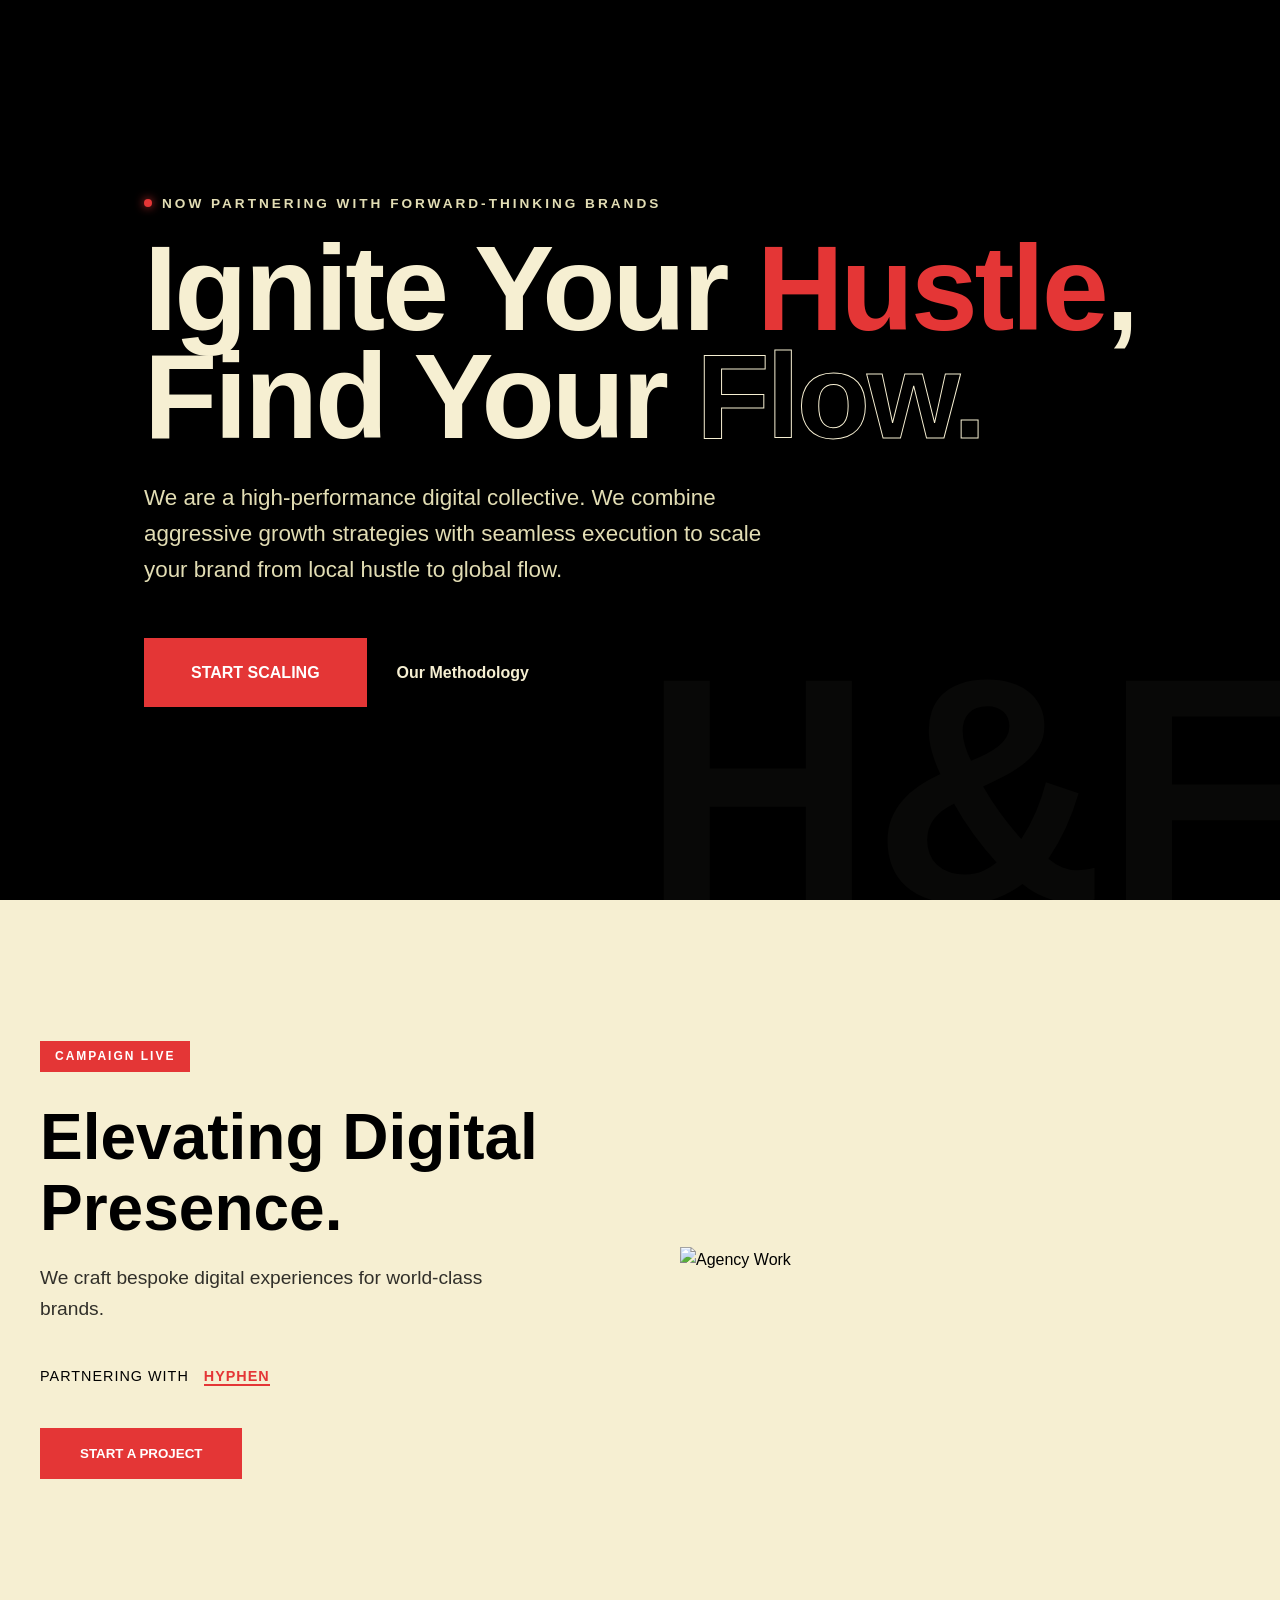
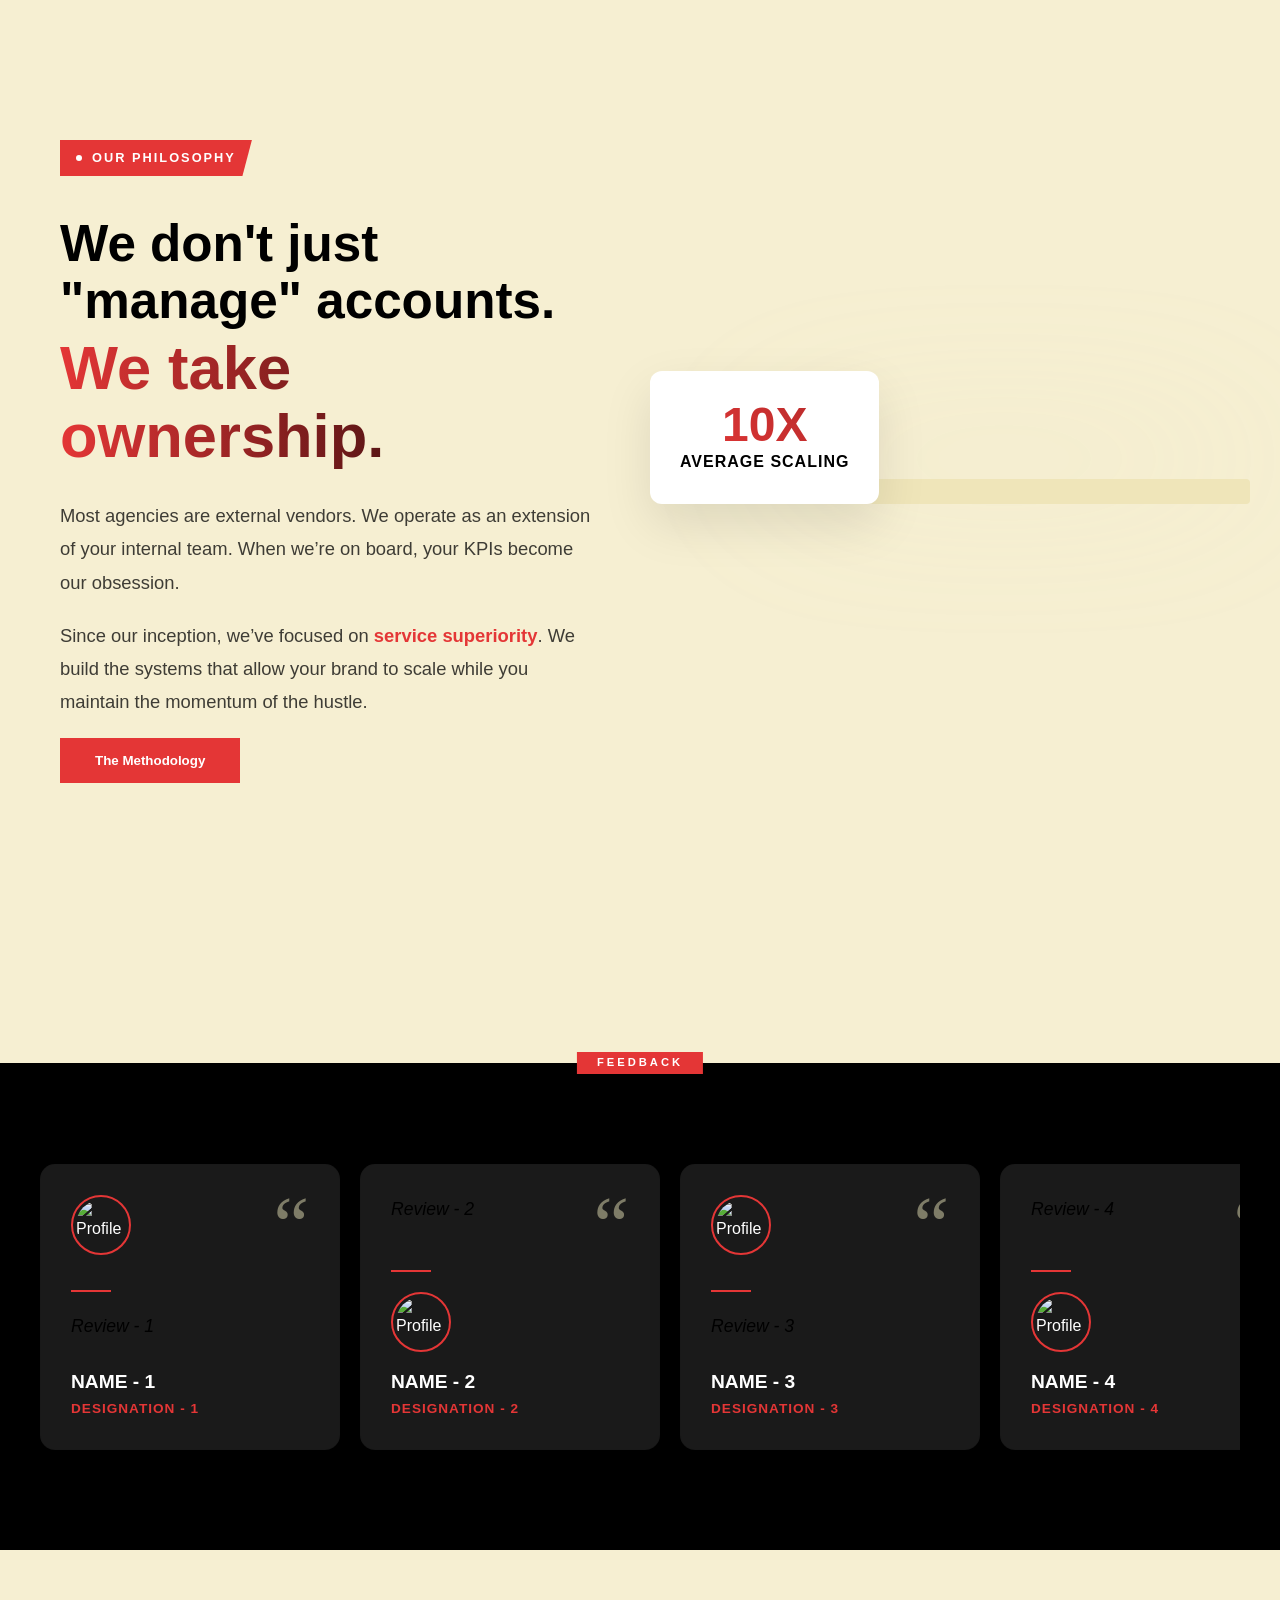
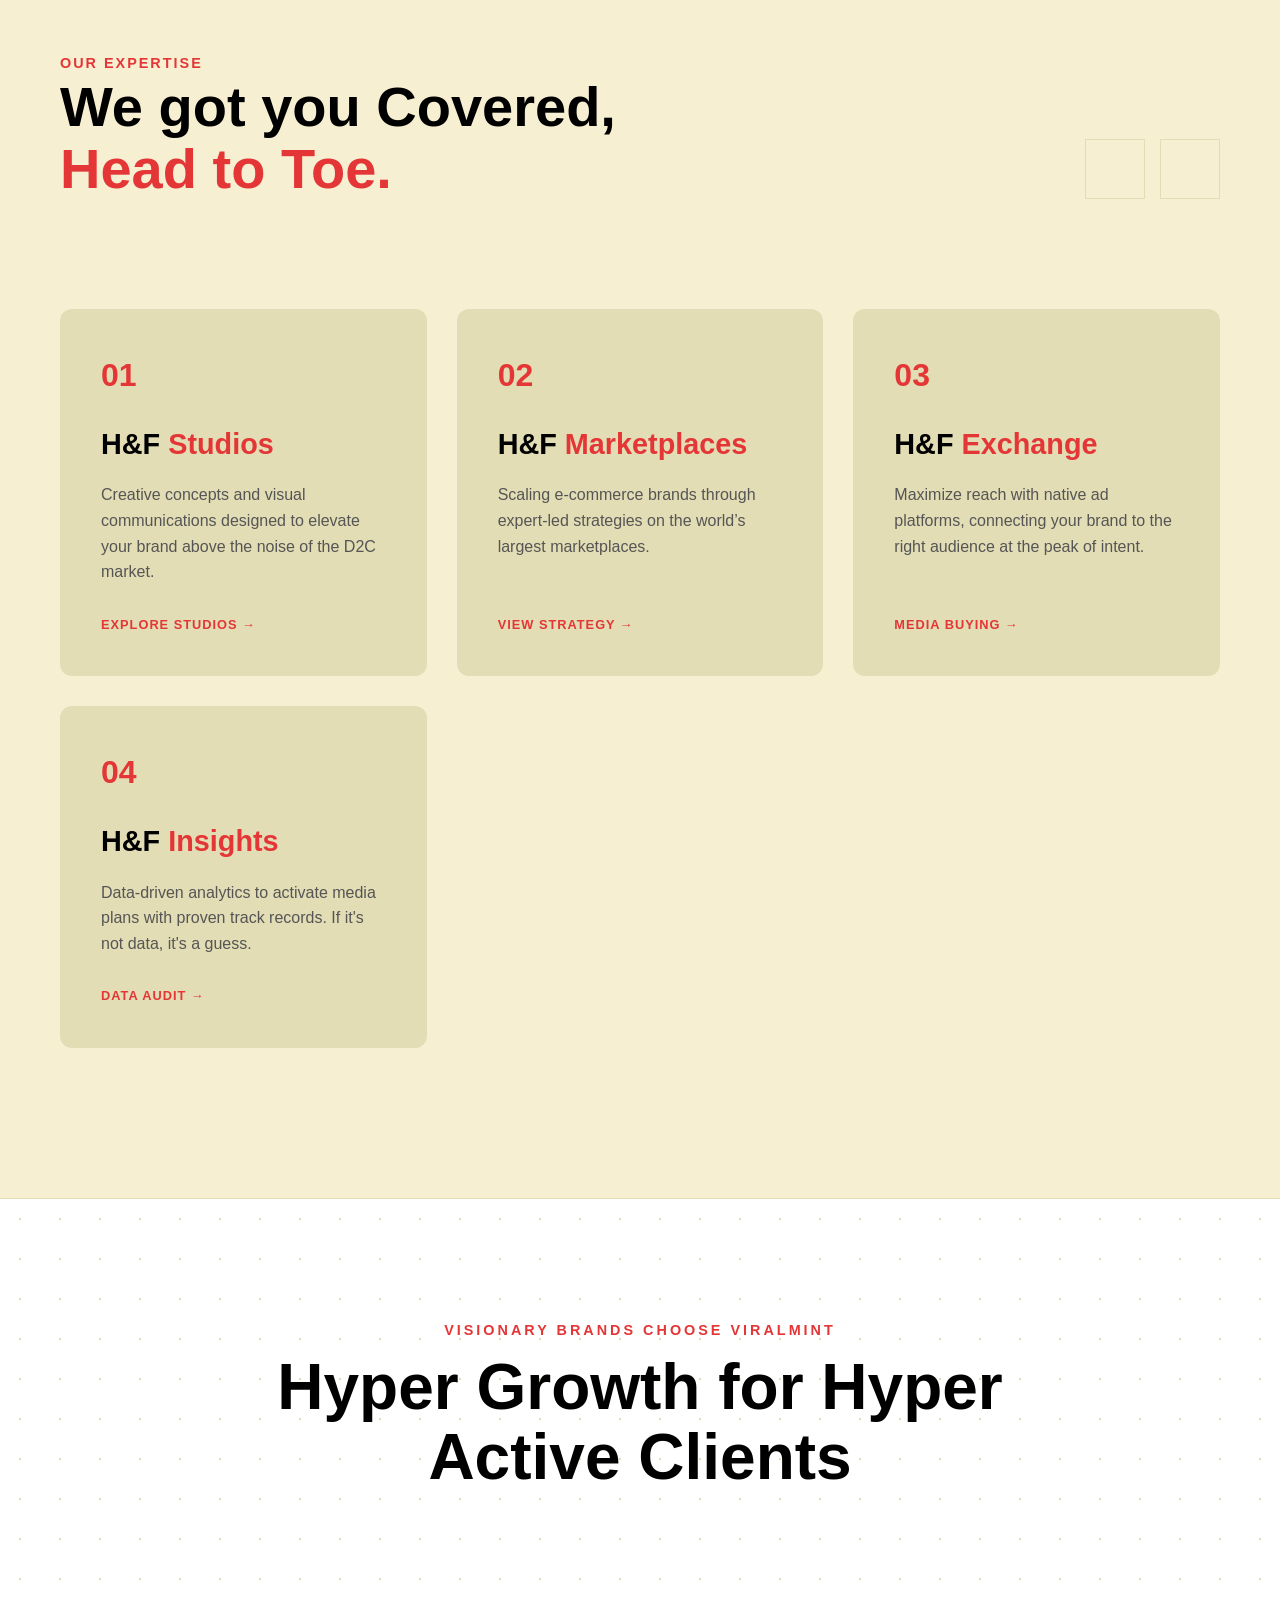
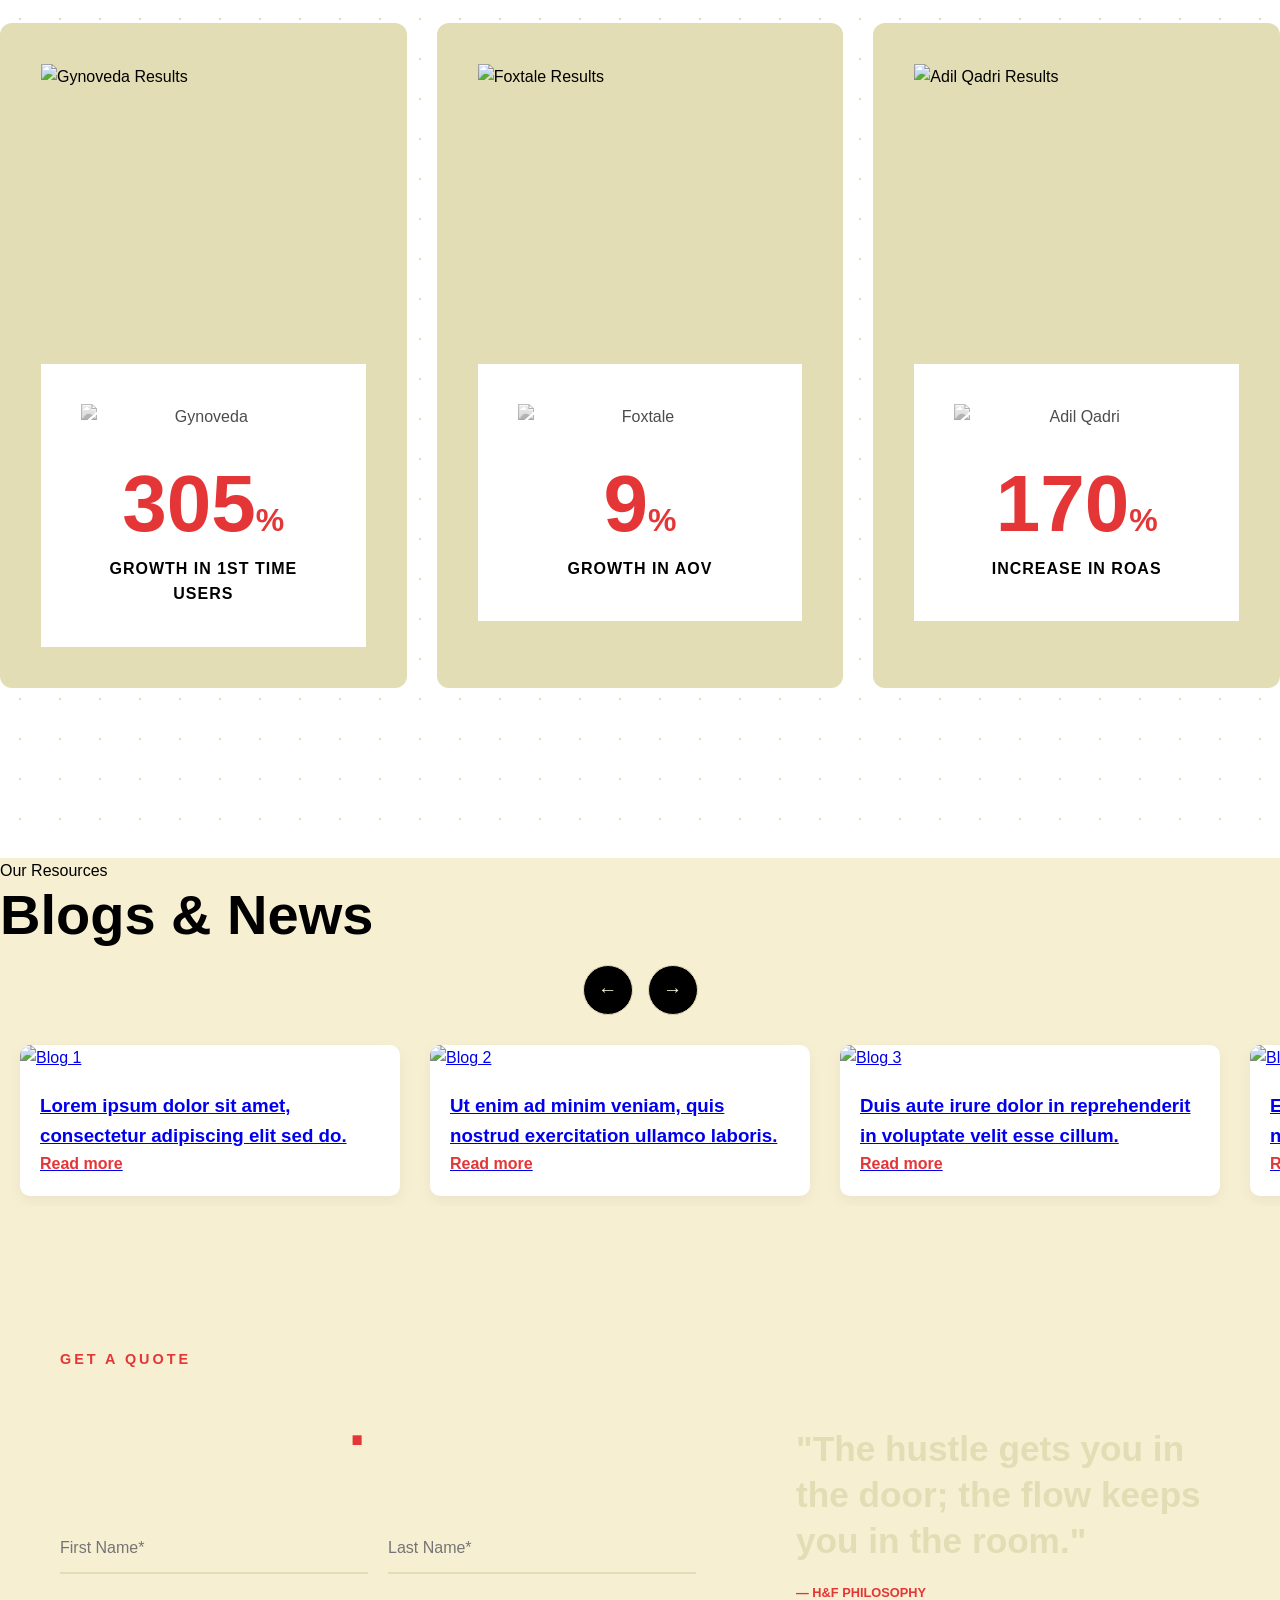
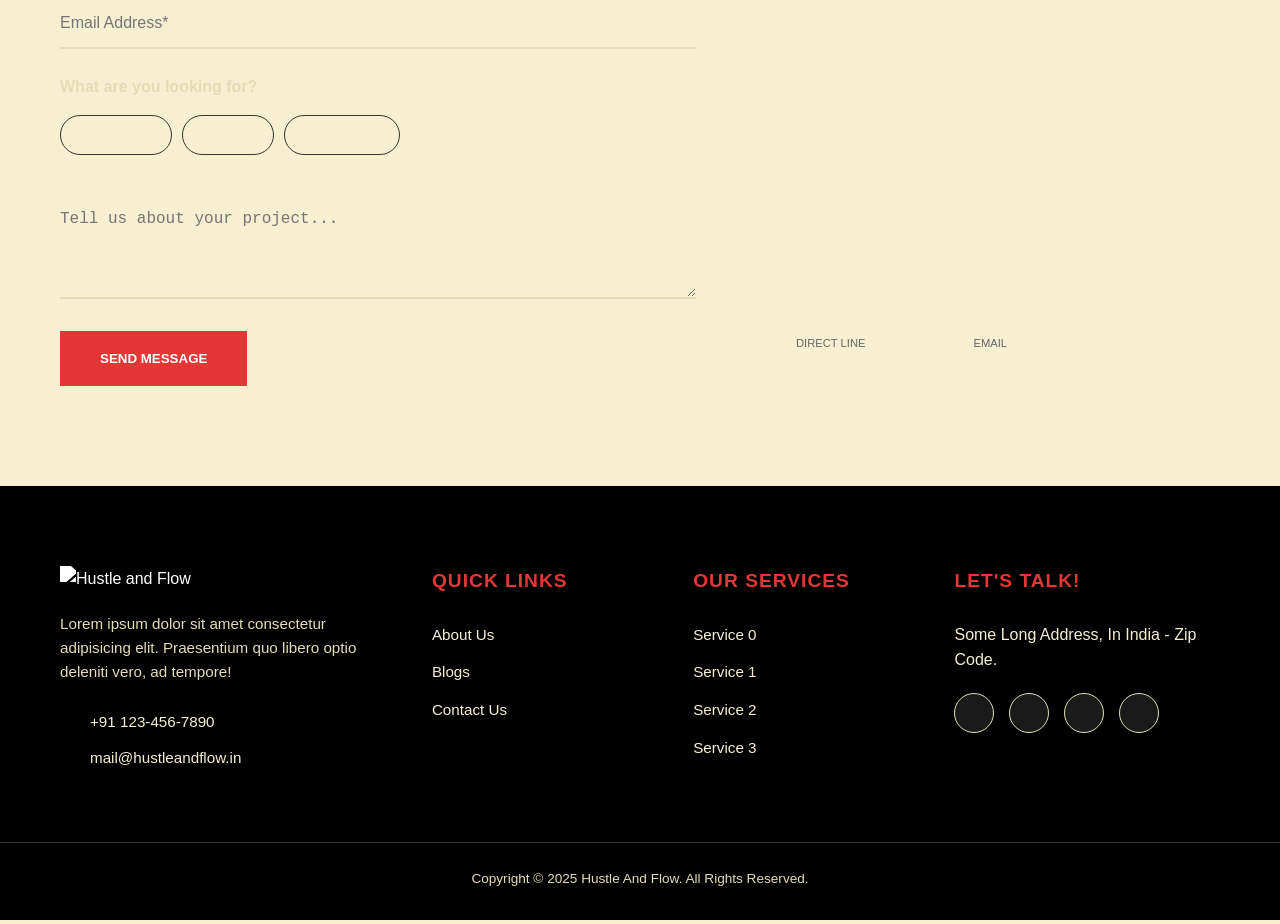
==== commit 121608c6: "Update index.html" ====
--- a/index.html
+++ b/index.html
@@ -377,7 +377,7 @@
                     </div>
                     <div class="info-item">
                         <span>Email</span>
-                        <p>roi@viralmint.com</p>
+                        <p>mail@hustleandflow.in</p>
                     </div>
                 </div>
             </div>
@@ -390,7 +390,7 @@
 <footer class="main-footer">
     <div class="footer-container">
         <div class="footer-col about-col">
-            <img src="logos/hustle_and_flow_transparent.png" alt="Hustle and Flow" class="footer-logo">
+            <img src="logos/hustleandflow-logo" alt="Hustle and Flow" class="footer-logo">
             <p class="footer-description">
                 Lorem ipsum dolor sit amet consectetur adipisicing elit. Praesentium quo libero optio deleniti vero, ad tempore!
             </p>
@@ -440,4 +440,4 @@
 	<script src="carousel.js"></script>
 	
 	</body>
-</html>+</html>
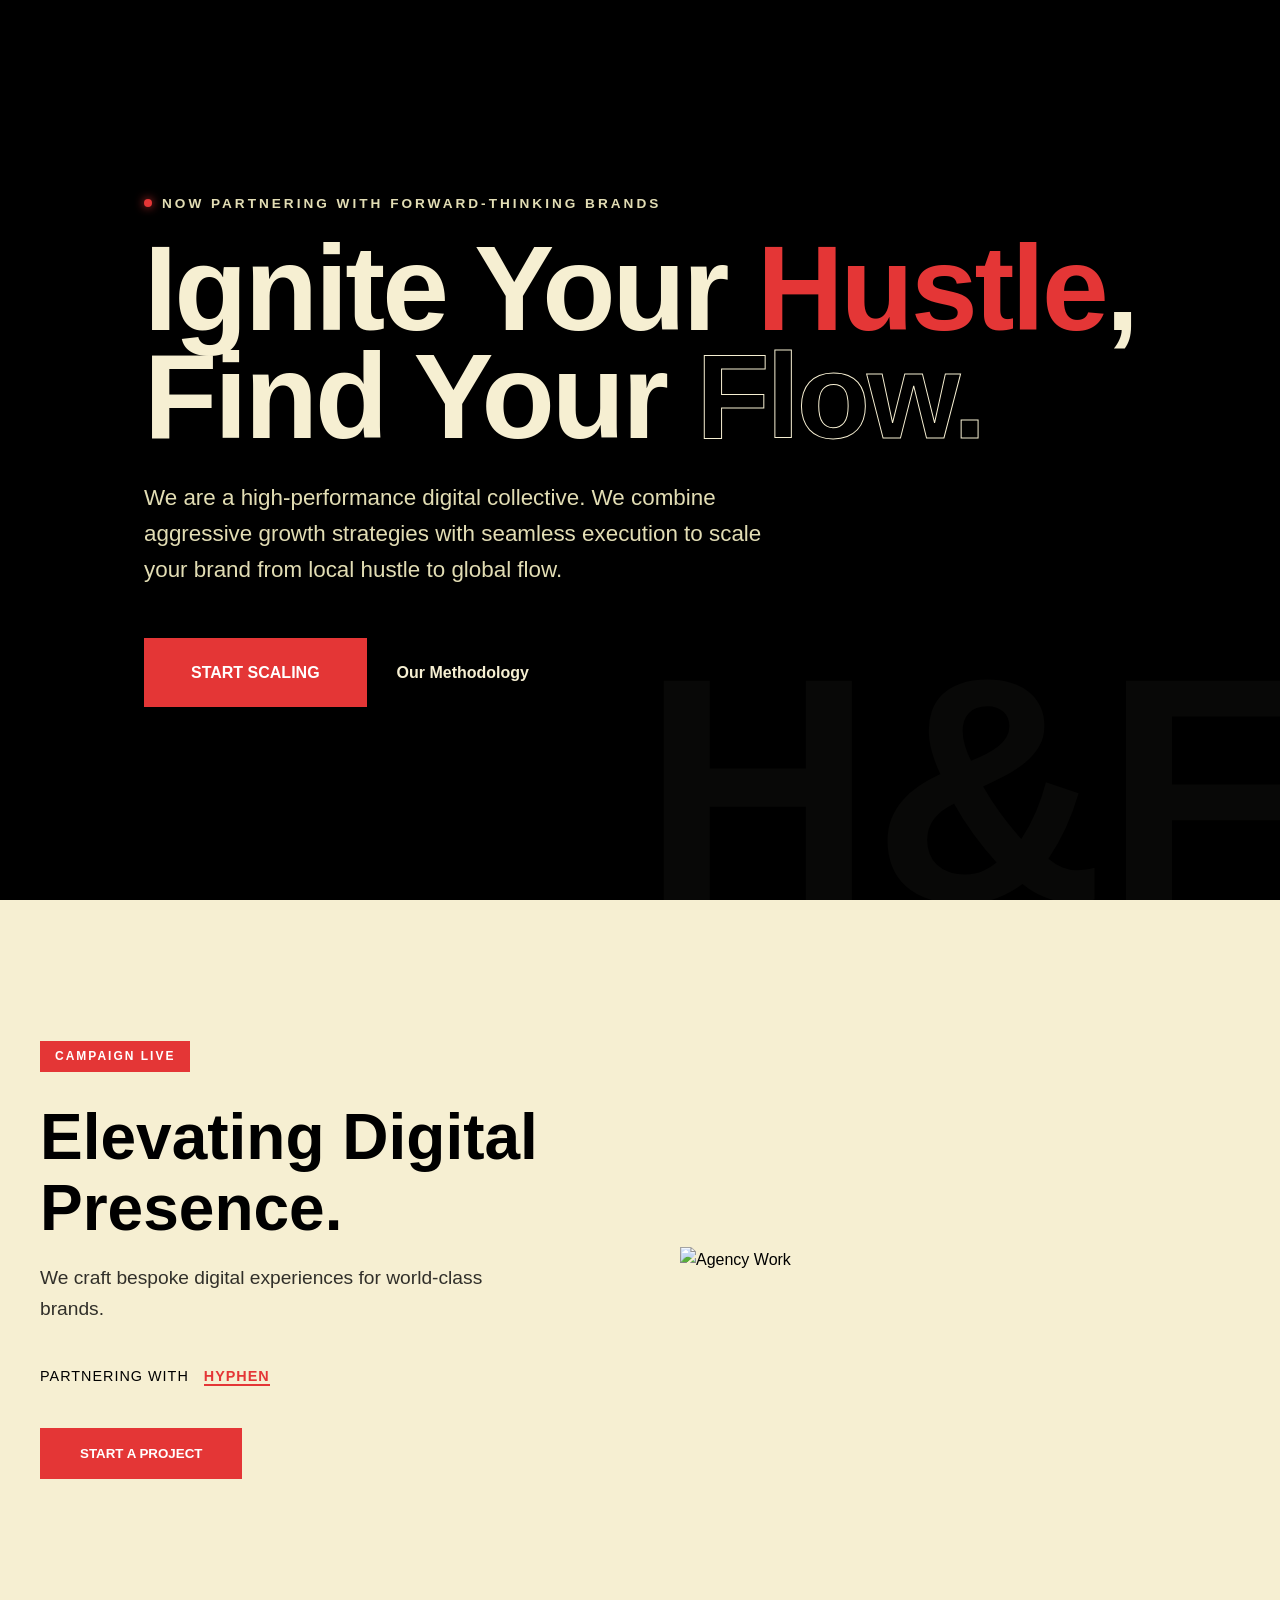
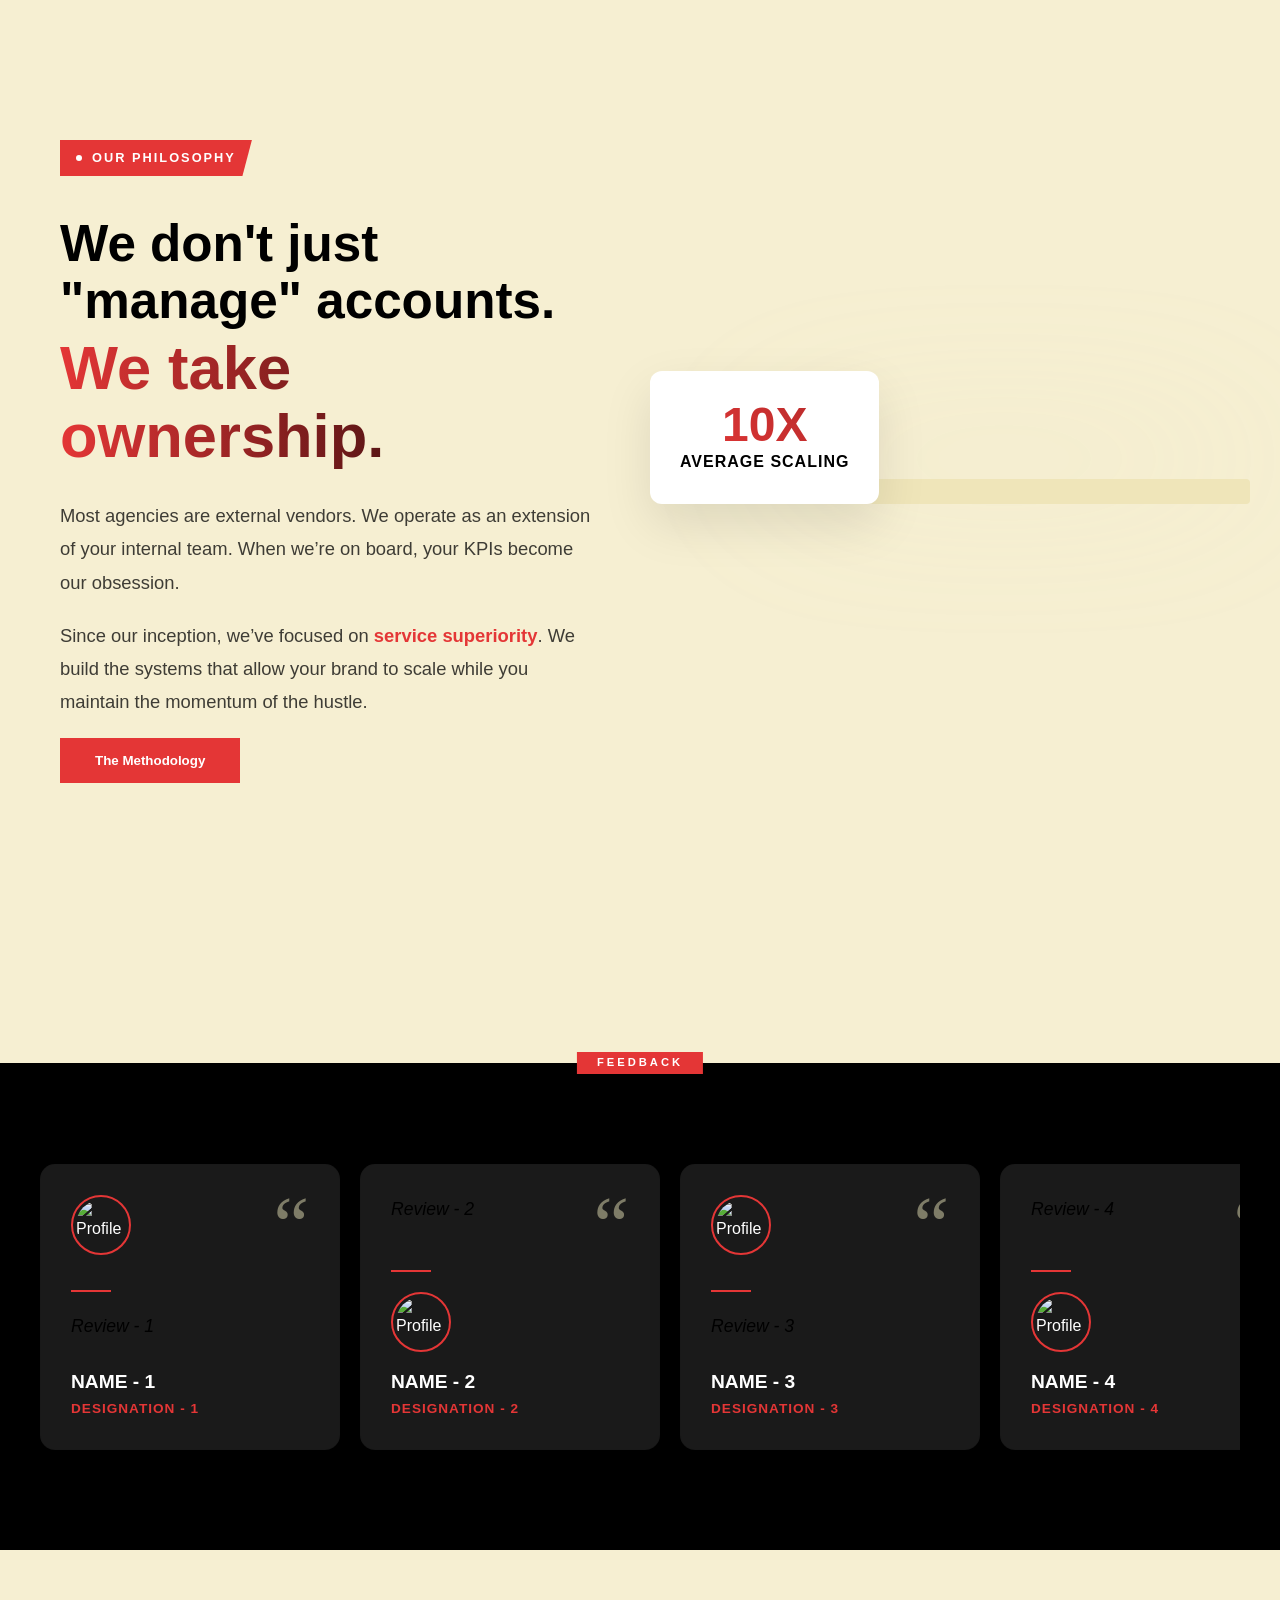
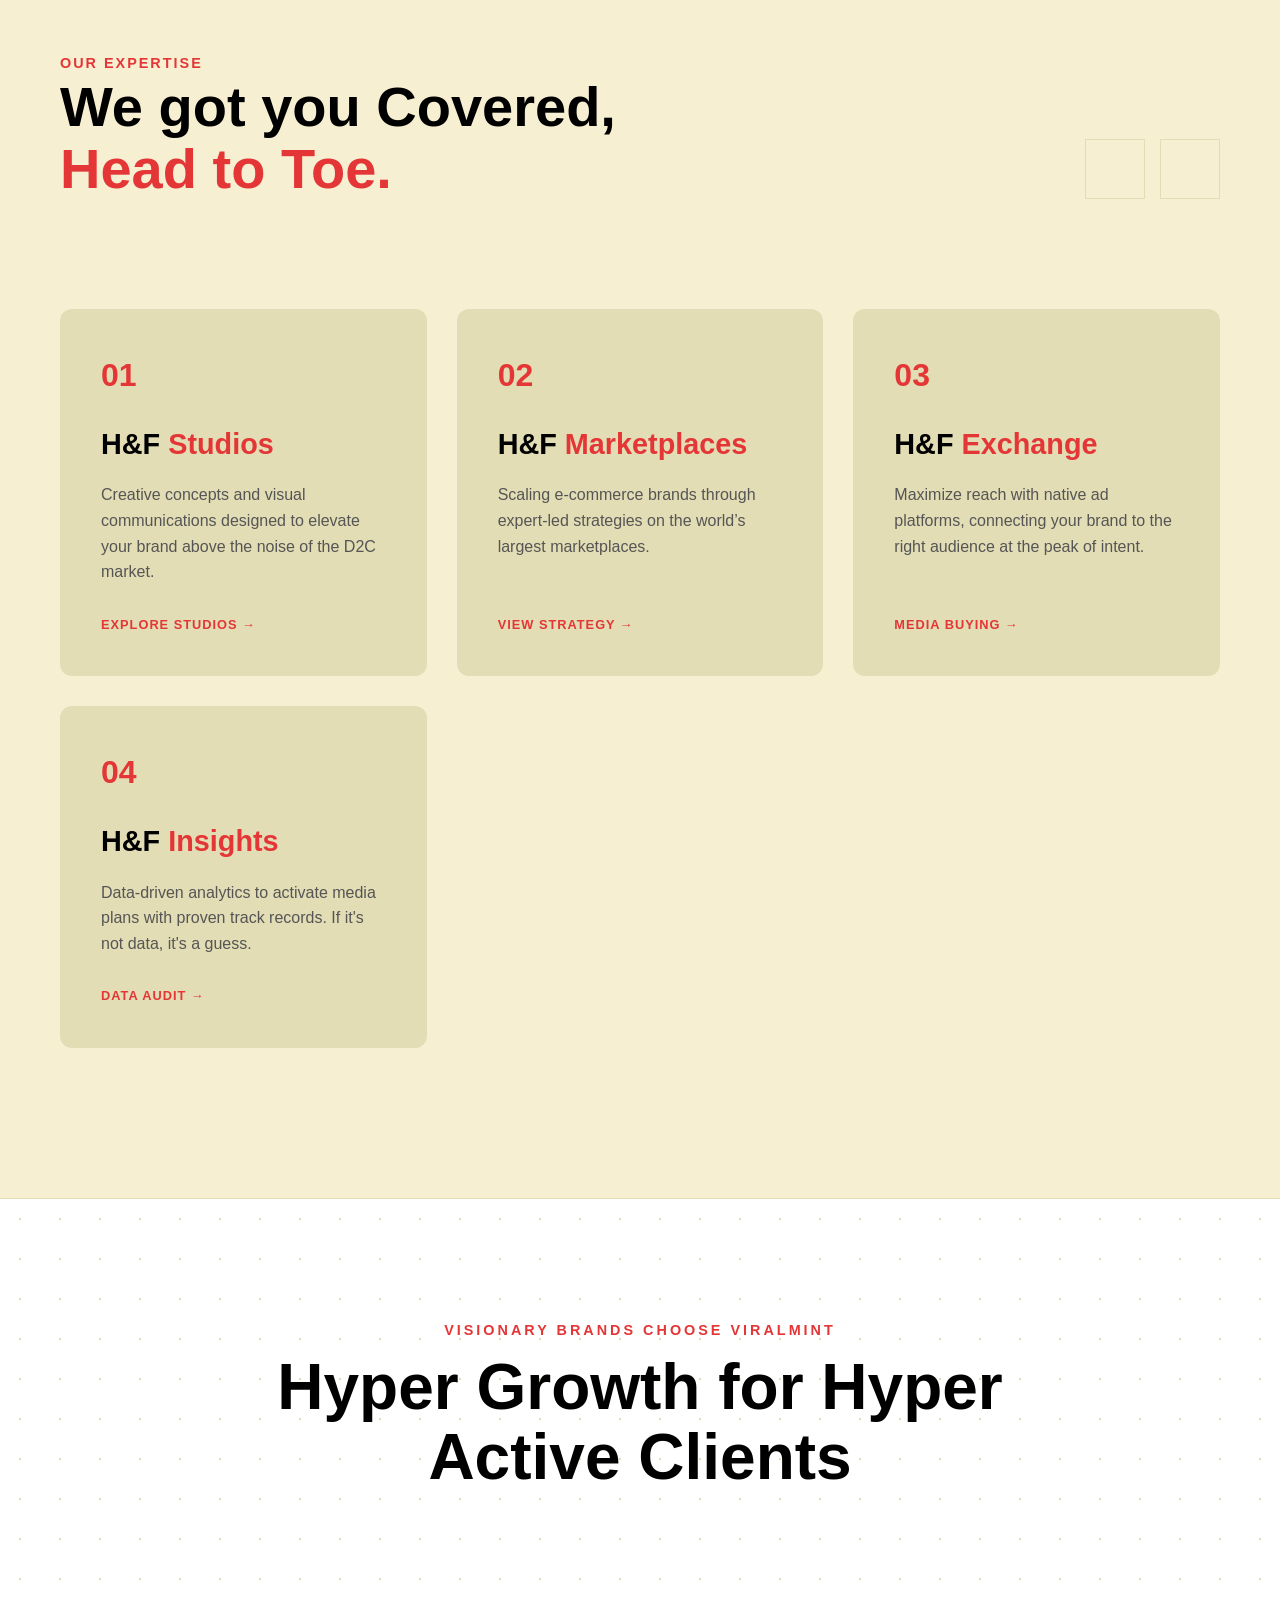
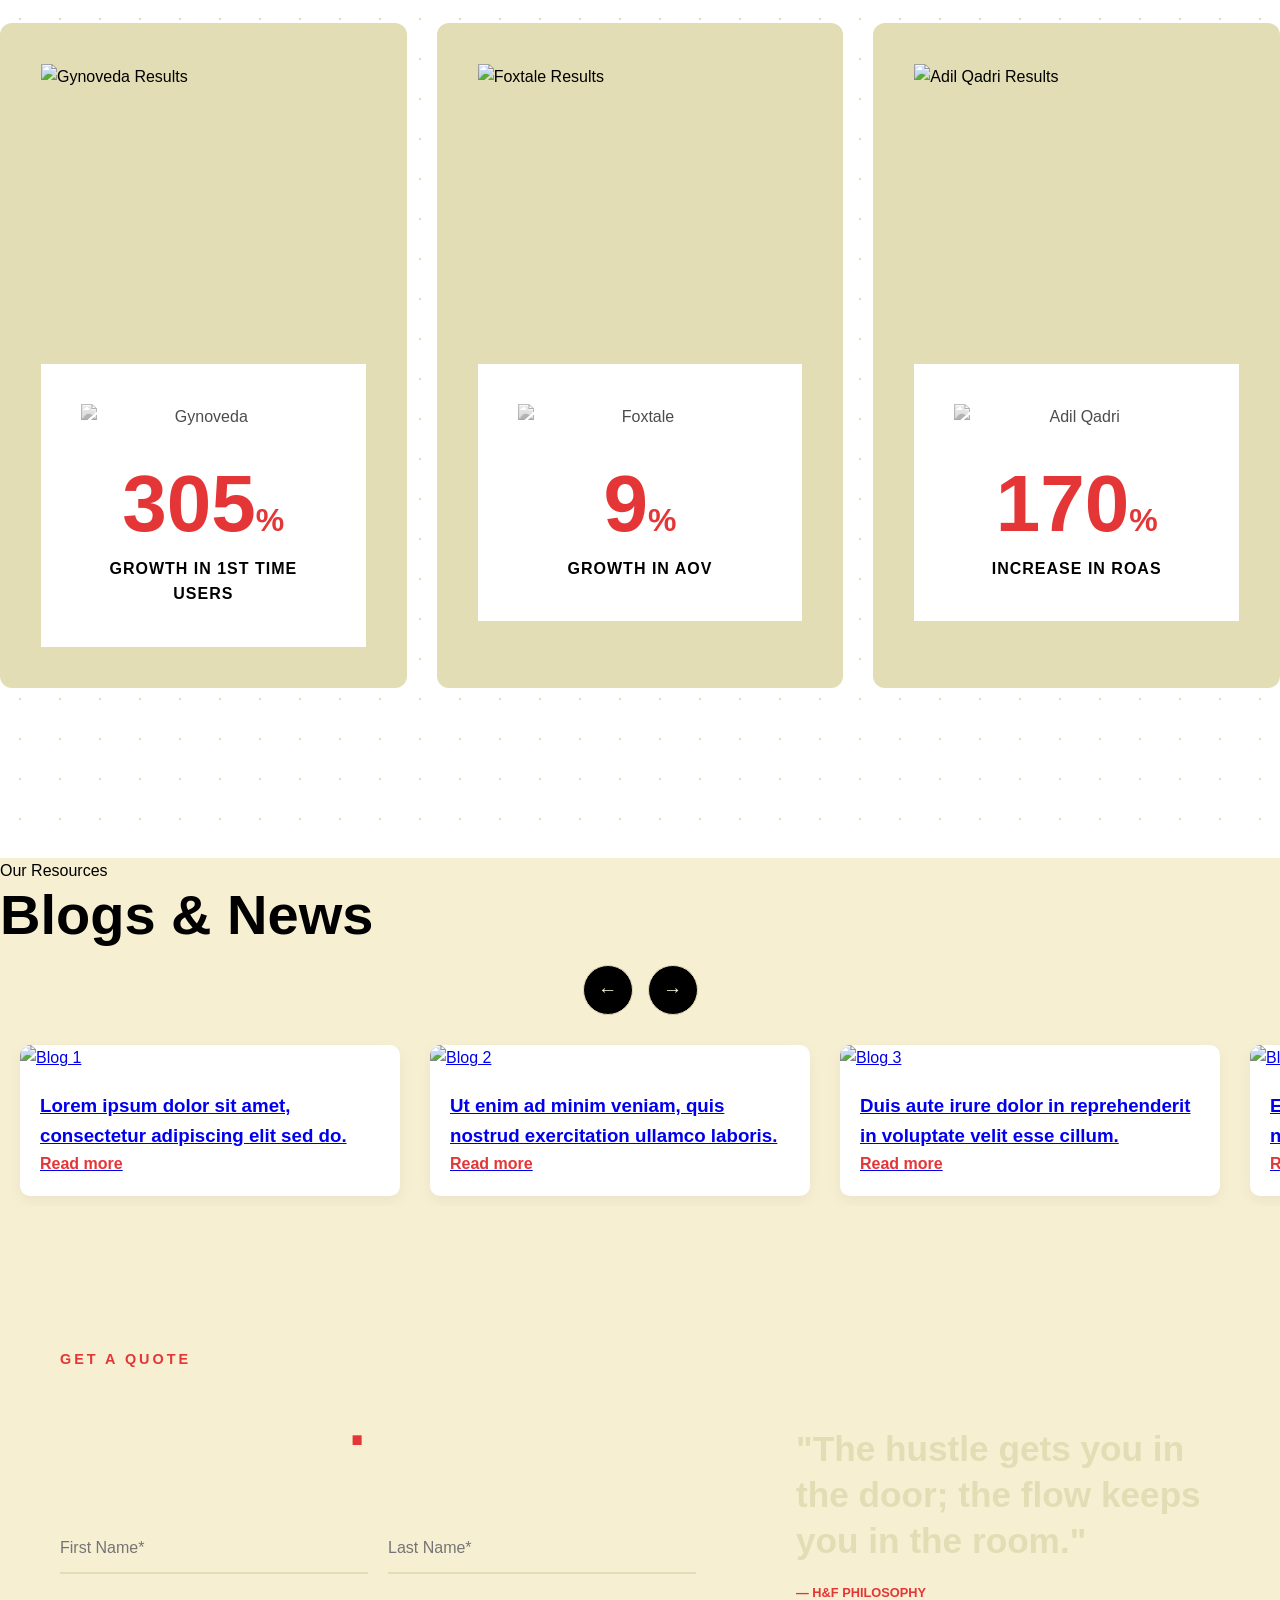
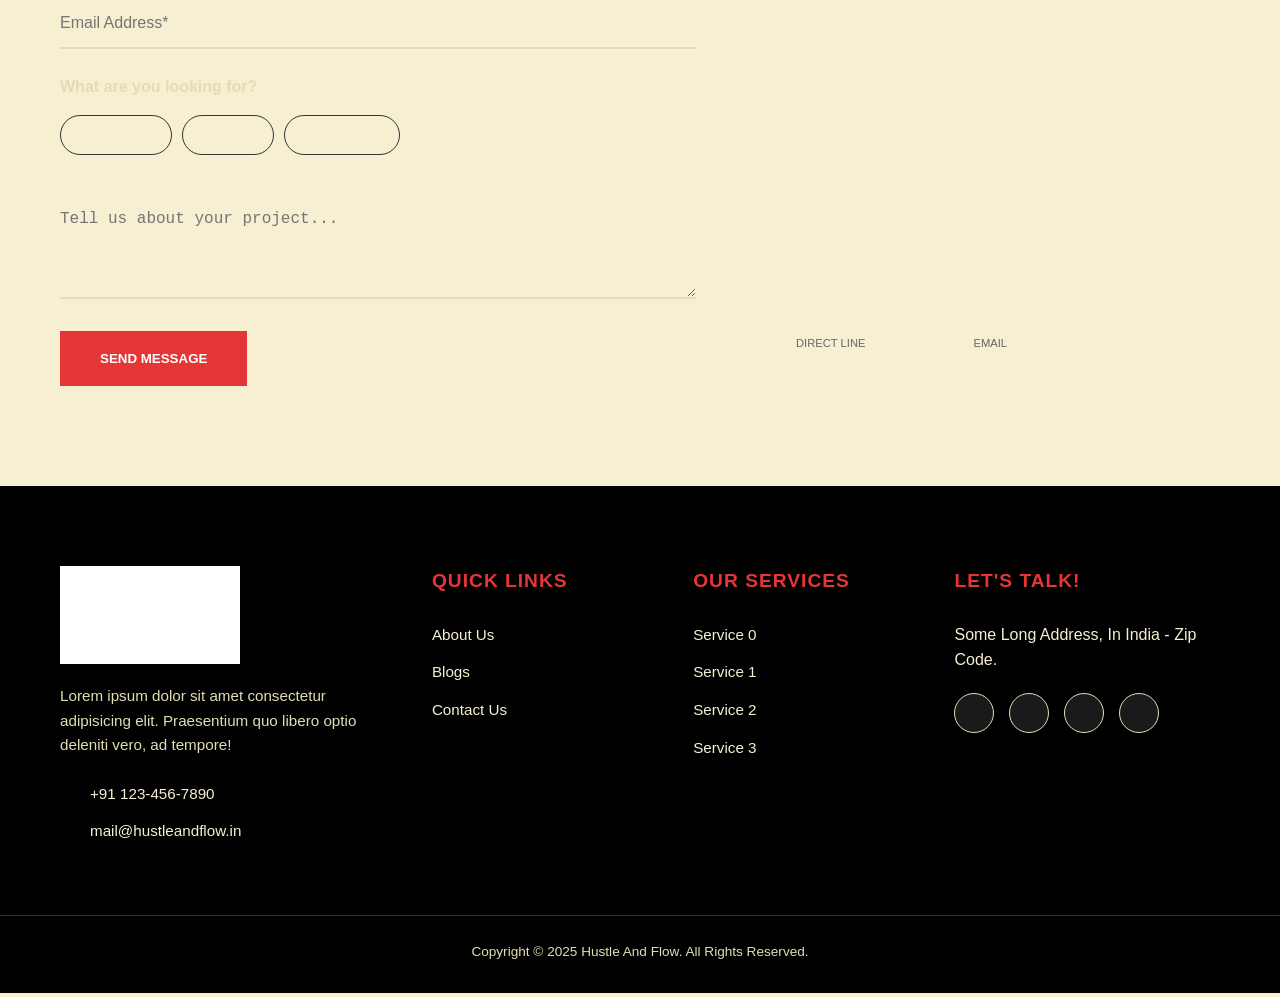
==== commit 20bcb674: "Update index.html" ====
--- a/index.html
+++ b/index.html
@@ -390,7 +390,7 @@
 <footer class="main-footer">
     <div class="footer-container">
         <div class="footer-col about-col">
-            <img src="logos/hustleandflow-logo" alt="Hustle and Flow" class="footer-logo">
+            <img src="logos/hustleandflow.png" alt="Hustle and Flow" class="footer-logo">
             <p class="footer-description">
                 Lorem ipsum dolor sit amet consectetur adipisicing elit. Praesentium quo libero optio deleniti vero, ad tempore!
             </p>
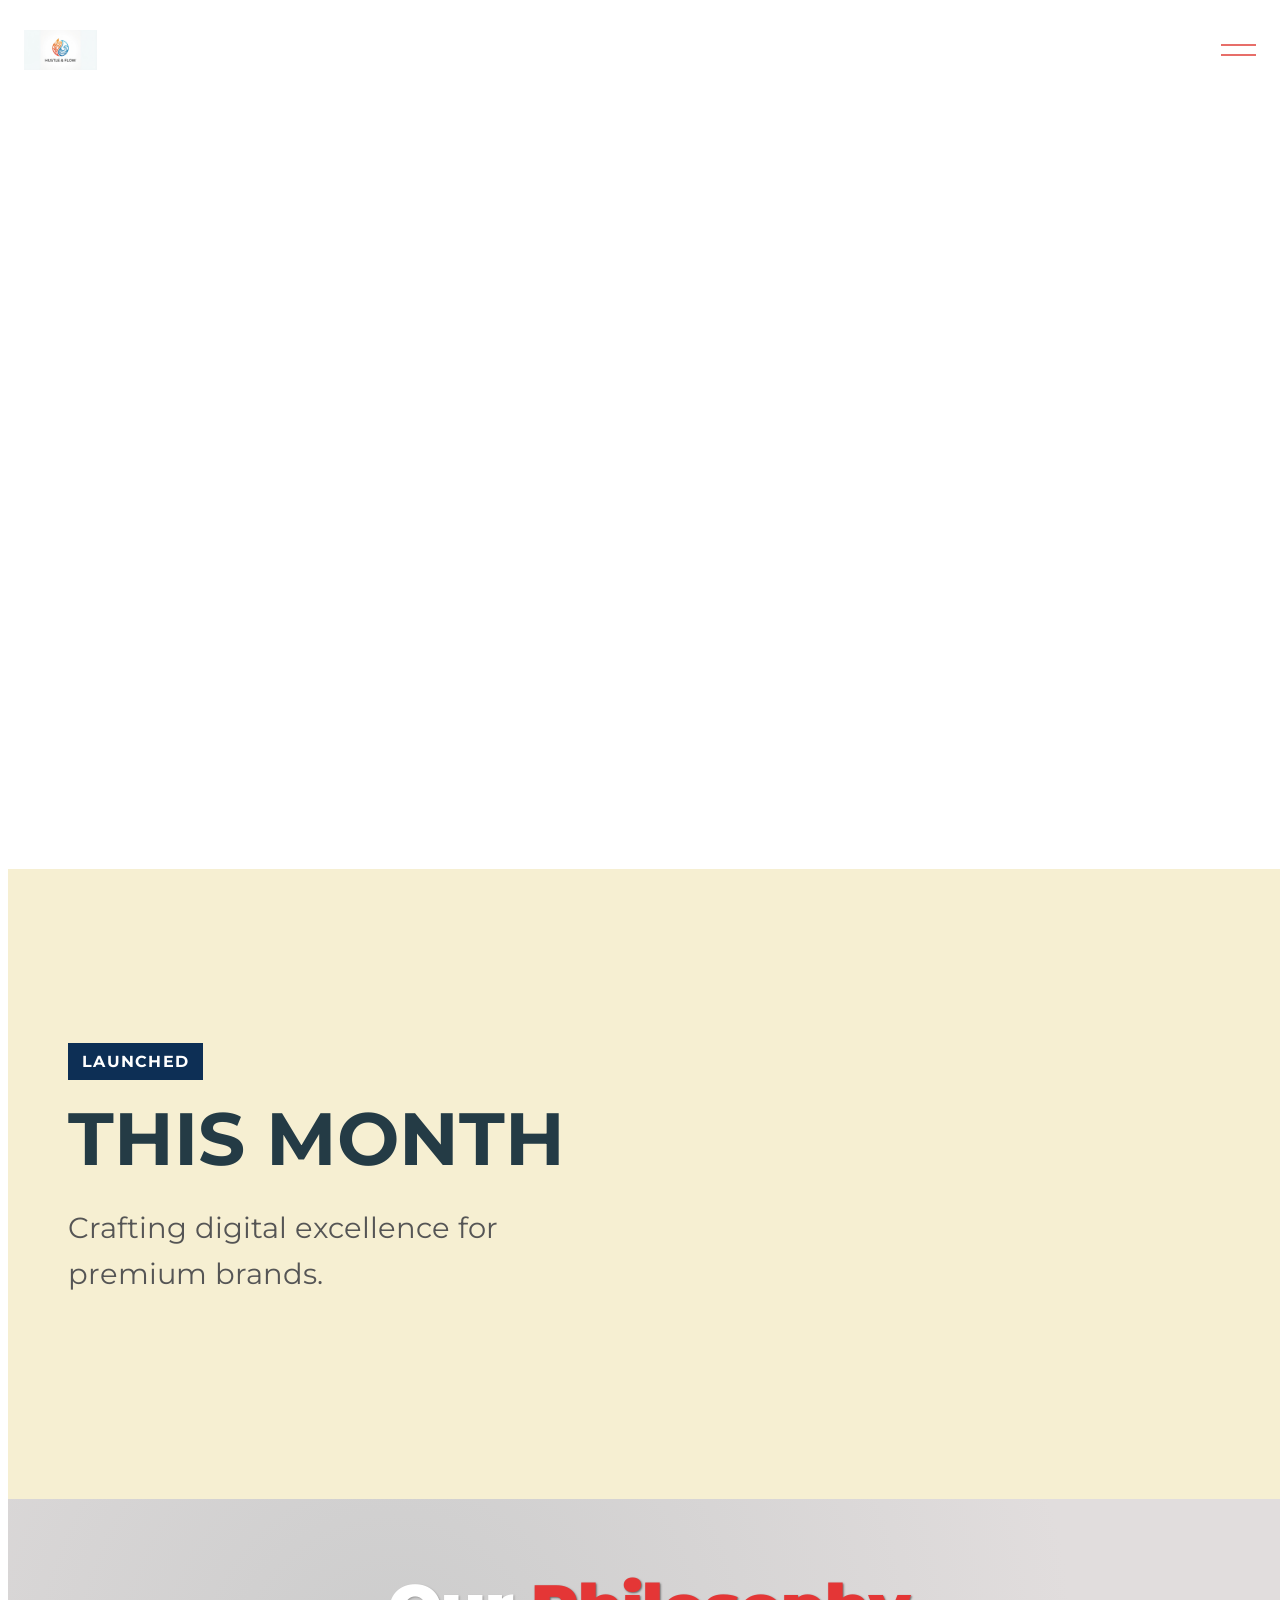
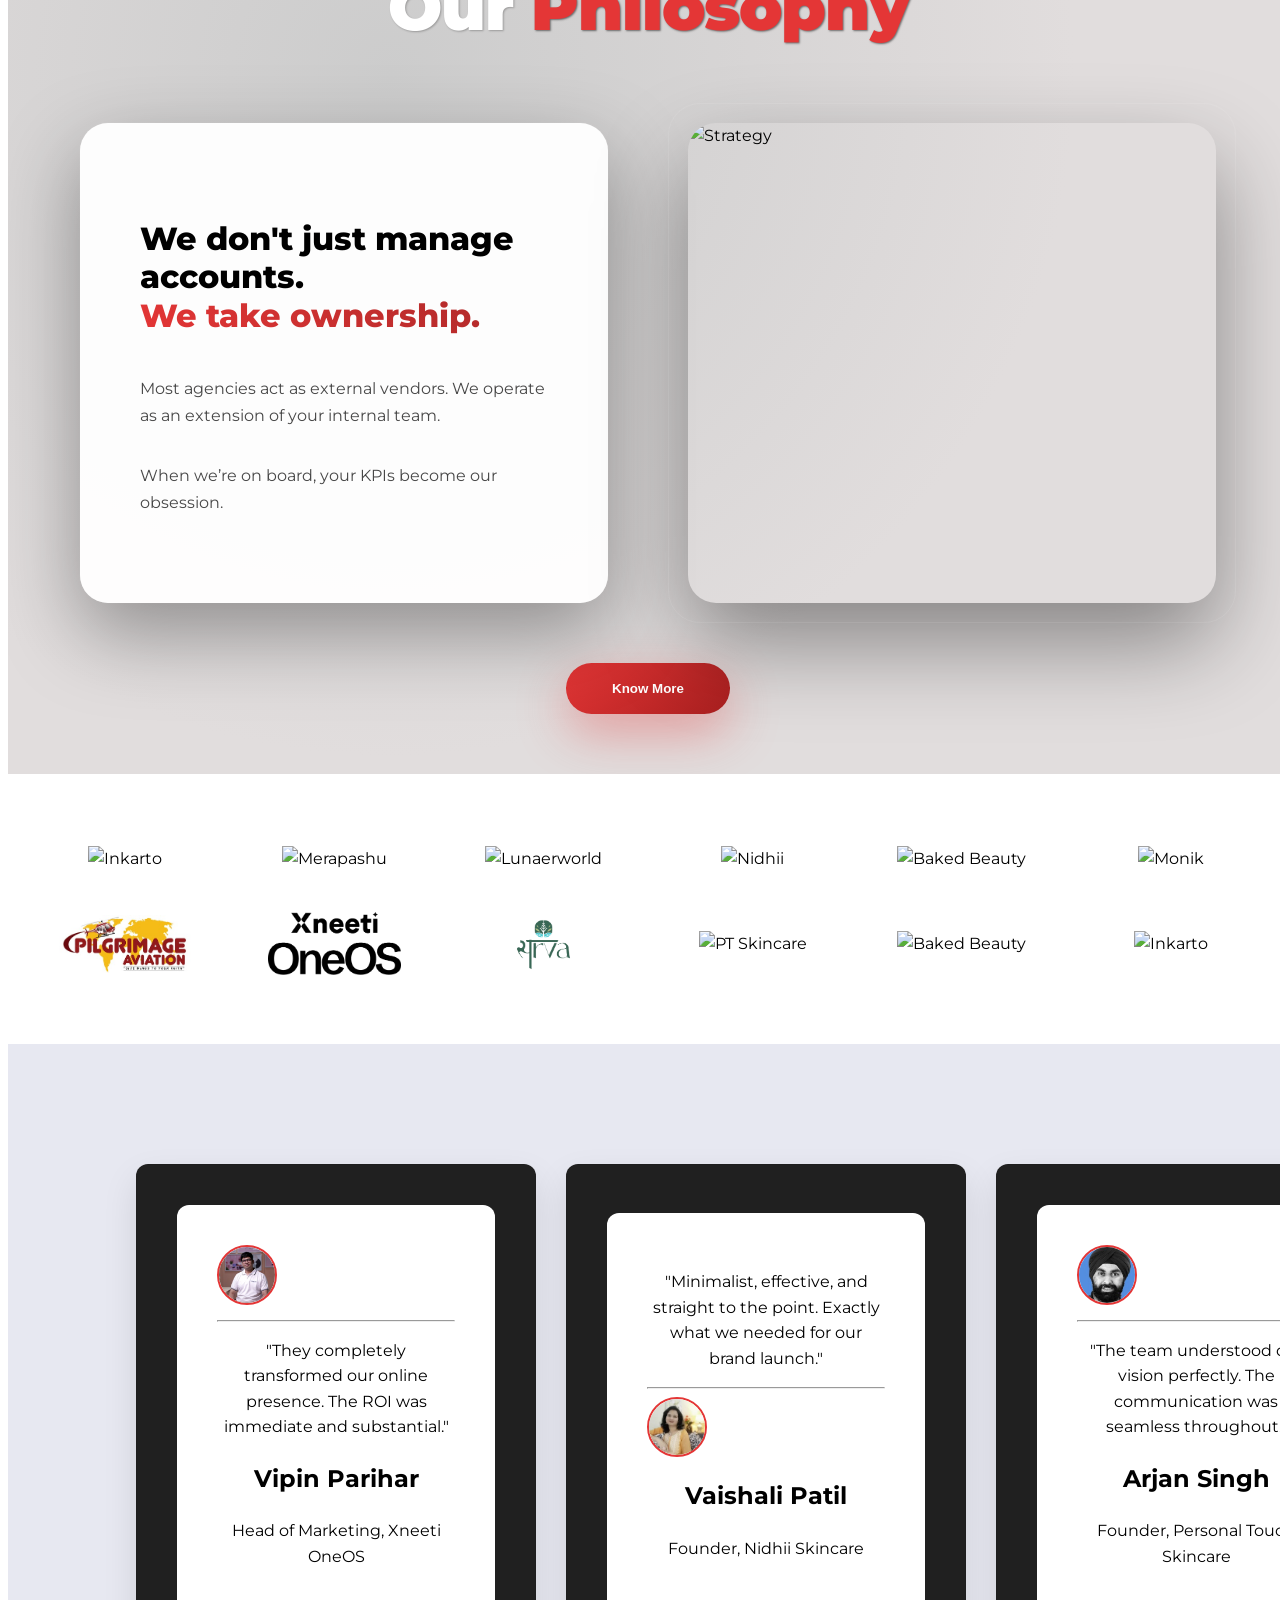
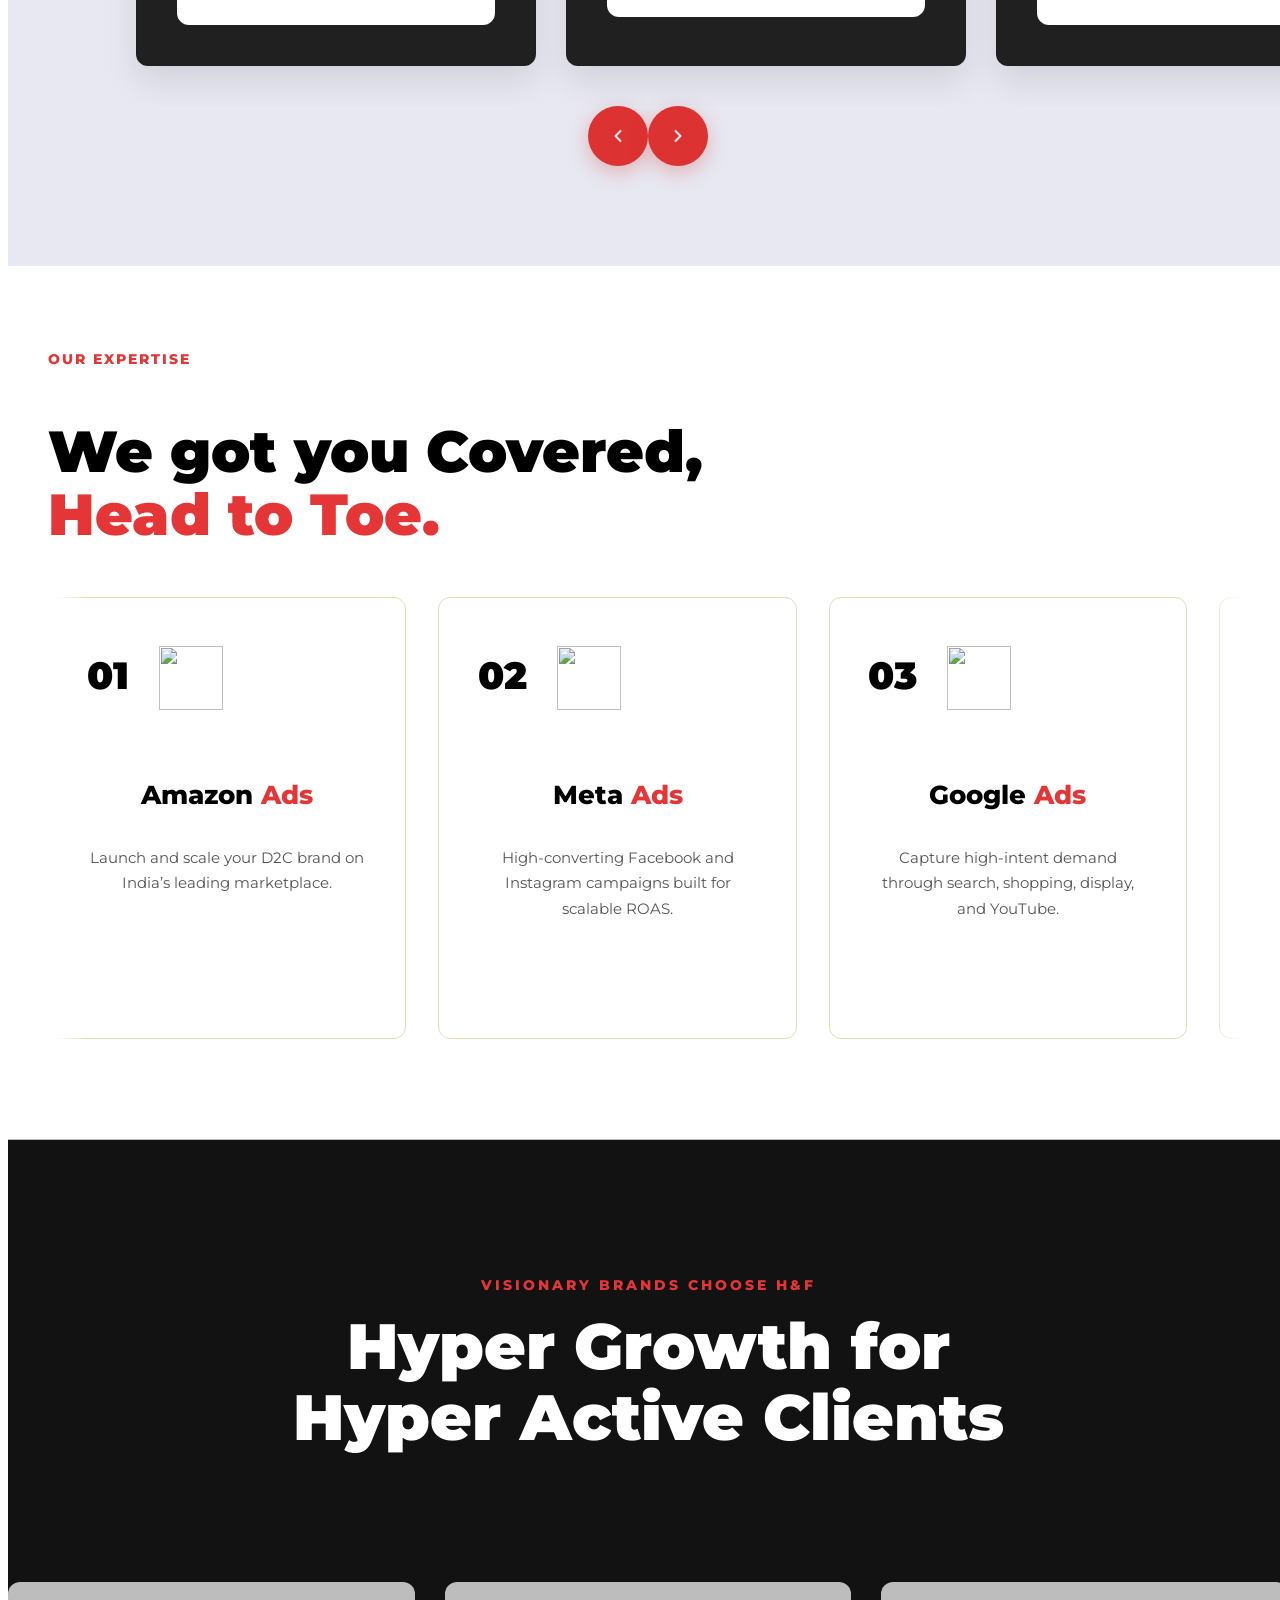
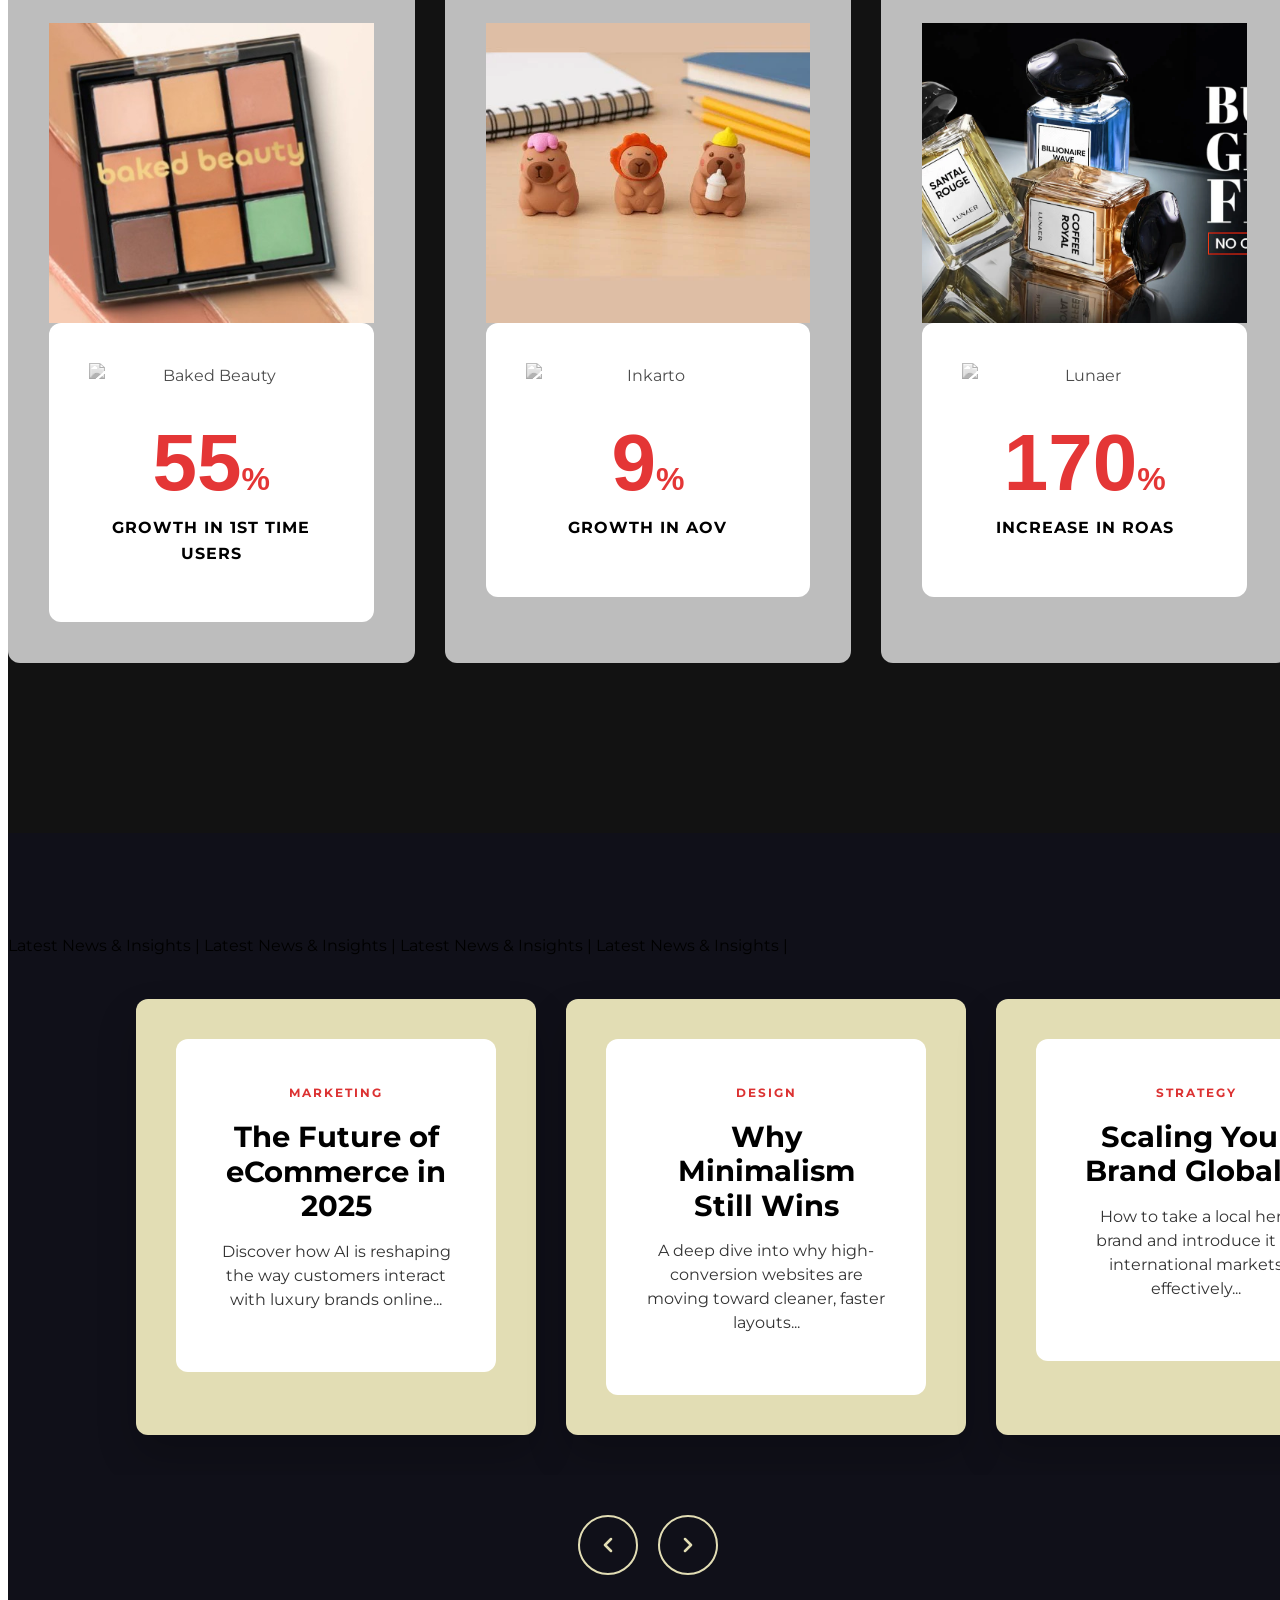
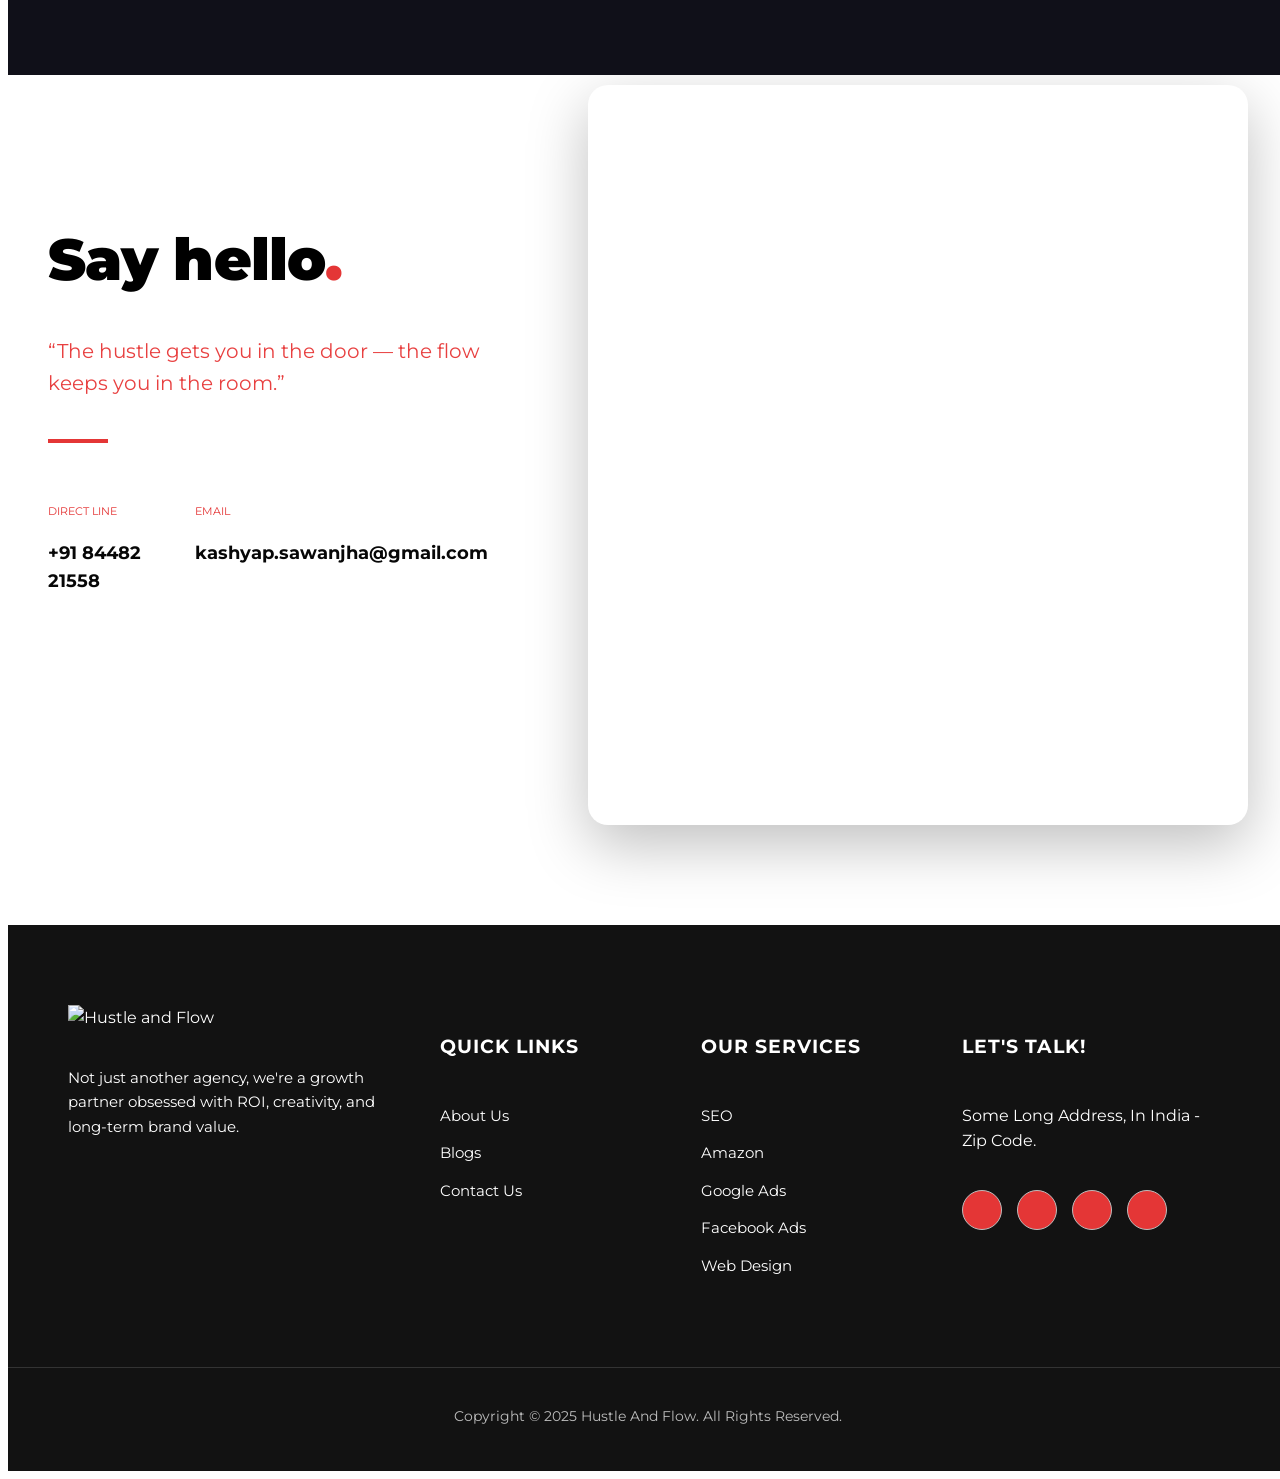
==== commit 7cb57580: "New Files" ====
--- a/index.html
+++ b/index.html
@@ -4,217 +4,808 @@
 	<meta charset="UTF-8">
 	<meta name="viewport" content="width=device-width, initial-scale=1">
     <meta name="description" content="Emart - Multi-purpose WooCommerce Theme">
-	
 	<meta name='robots' content='index, follow, max-image-preview:large, max-snippet:-1, max-video-preview:-1' />
 	<style>img:is([sizes="auto" i], [sizes^="auto," i]) { contain-intrinsic-size: 3000px 1500px }</style>
 	
 	<!-- This site is optimized with the Yoast SEO plugin v25.7 - https://yoast.com/wordpress/plugins/seo/ -->
 	<title>Hustle And Flow</title>
+  <link href="https://fonts.googleapis.com/css2?family=Montserrat:ital,wght@0,300;0,400;0,500;0,600;0,700;0,800;0,900;1,400&display=swap" rel="stylesheet">
+
 	<link rel="canonical" href="https://hustleandflow.in/" />
-	<link rel="stylesheet" href="styles.css">
+	<link rel="stylesheet" href="css/styles.css">
+    <link rel="stylesheet" href="css/marquee.css">
+    <link  href="https://assets.calendly.com/assets/external/widget.css"
+  rel="stylesheet"/>
+  <link rel="stylesheet" href="css/loading_screen.css">
+  <link rel="stylesheet" href="css/launch-section.css">
+  <link rel="stylesheet" href="css/reviews.css">
+  <link rel="stylesheet" href="css/philosophy.css">
+  <link rel="stylesheet" href="css/services.css">
+  <link rel="stylesheet" href="css/focal-hero.css">
+  <link rel="stylesheet" href="css/layout.css">
+  <link rel="stylesheet" href="css/blogs.css">
+  <script>
+        // Immediate hide to prevent flash of content
+        document.documentElement.style.overflow = "hidden";
+    </script>
+
 		
 </head>
 
 <body class="home page-template page-template-elementor_header_footer page page-id-11889 wp-embed-responsive Wplgnite Wplgnite-dizmo elementor-default elementor-template-full-width elementor-kit-6 elementor-page elementor-page-11889">
-	
-						<section class="focal-hero">
+	<div id="splash" class="splash light">
+  <div class="brand-lockup">
+    Hustle & Fl
+    <img
+      src="logos/hustleandflow-logo.png"
+      class="logo-letter"
+      alt=""
+    />
+    w
+  </div>
+</div>
+  
+    <!--Progress Bar-->
+    <div class="progress-container">
+    <div class="progress-bar" id="scrollBar"></div>
+</div>
+
+    
+    
+    <!--NAVBAR-->
+    <nav class="main-nav">
+    <div class="nav-container">
+        <a href="#" class="nav-logo">
+            <img src="logos/hustleandflow.png" alt="HustleandFlow" id="navLogo">
+        </a> <button class="menu-burger"  id="menuToggle" aria-label="Toggle Menu">
+            <span class="burger-line"></span>
+            <span class="burger-line"></span>
+        </button>
+    </div>
+</nav>
+<div class="mobile-menu" id="mobileMenu">
+  <a href="#">Home</a>
+  <a href="about/about-us.html">About Us</a>
+  <a href="services/services.html">Services</a>
+  <a href="blogs/blogs-lp.html"> Blogs</a>
+  <a href="#contact-us">Contact Us</a>
+  
+</div>
+
+
+
+
+<!--Main-Hero-->
+
+<main class="site-wrapper">
+<section class="focal-hero">
     <div class="hero-noise-overlay"></div>
     <div class="container">
         <div class="hero-content">
-            <div class="hero-eyebrow">
-                <span class="pulse-dot"></span> 
-                Now Partnering with Forward-Thinking Brands
+       <h1 class="hero-main-title">
+        <span class="hero-eyebrow">
+    We help you generate
+  </span>
+    
+    <span class="revenue-highlight">
+        M<span class="spinning-o-container">
+            <span class="o-border">O</span>
+            <div class="circular-text-wrap">
+                <span style="--i:0">M</span><span style="--i:1">O</span>
+                <span style="--i:2">R</span><span style="--i:3">E</span>
+                <span style="--i:4">*</span><span style="--i:5">R</span>
+                <span style="--i:6">E</span><span style="--i:7">V</span>
+                <span style="--i:8">E</span><span style="--i:9">N</span>
+                <span style="--i:10">U</span><span style="--i:11">E</span>
+                <span style="--i:12">*</span>
             </div>
+        </span>RE REVENUE
+    </span>
+</h1>
+            <p class="hero-sub-text">
+  <span class="hero-quote shiny">
+    Ignite Your <span class="text-accent-red">Hustle</span>, 
+    Find Your <span class="text-outline">Flow</span>
+  </span>
+
+  <span class="hero-description">
+    We combine efficient growth strategies with seamless execution to scale your brand from local hustle to global flow.
+  </span>
+</p>
+            <div class="hero-cta-group">
+                <a href="#contact-us" class="btn-primary-large" id="bookMeetingBtn">Book a Meeting</a>
+            </div>
+        </div>
+    </div>
+    
+</section>
+
+<script>
+document.getElementById("bookMeetingBtn").addEventListener("click", function (e) {
+  e.preventDefault();
+
+  Calendly.initPopupWidget({
+    url: "https://calendly.com/kashyap-sawanjha?primary_color=dc3232&text_color=000000&background_color=#e2ddb4"
+  });
+});
+</script>
+
+
+<script>
+document.querySelectorAll('.circular-text-wrap').forEach(el => {
+
+  let rotation = 0;
+  let speed = 360 / 20; // degrees per second
+  let targetSpeed = speed;
+  let lastTime = performance.now();
+
+  const baseDuration = Number(el.dataset.duration || 20);
+  const hoverMode = el.dataset.hover || 'speedUp';
+
+  function setSpeedByMode(mode) {
+    switch (mode) {
+      case 'slowDown':
+        targetSpeed = 360 / (baseDuration * 2);
+        break;
+      case 'speedUp':
+        targetSpeed = 360 / (baseDuration / 4);
+        break;
+      case 'pause':
+        targetSpeed = 0;
+        break;
+      case 'goBonkers':
+        targetSpeed = 360 / (baseDuration / 20);
+        break;
+      default:
+        targetSpeed = 360 / baseDuration;
+    }
+  }
+
+  function animate(now) {
+    const delta = (now - lastTime) / 1000;
+    lastTime = now;
+
+    // smooth interpolation (spring-ish)
+    speed += (targetSpeed - speed) * 0.08;
+
+    rotation += speed * delta;
+    el.style.transform = `rotate(${rotation}deg)`;
+
+    requestAnimationFrame(animate);
+  }
+
+  el.addEventListener('mouseenter', () => {
+    setSpeedByMode(hoverMode);
+  });
+
+  el.addEventListener('mouseleave', () => {
+    targetSpeed = 360 / baseDuration;
+  });
+
+  requestAnimationFrame(animate);
+});
+</script>
+
+<script src="https://cdnjs.cloudflare.com/ajax/libs/gsap/3.12.2/gsap.min.js"></script>
+<script src="https://cdnjs.cloudflare.com/ajax/libs/gsap/3.12.2/ScrollTrigger.min.js"></script>
+
+<script>
+// Check if GSAP is actually loaded
+if (typeof gsap !== 'undefined') {
+    gsap.registerPlugin(ScrollTrigger);
+
+    const initHeroAnimation = () => {
+        console.log("H&F Animation Initializing...");
+
+        const targets = [
+            { selector: '.hero-eyebrow', delay: 0 },
+            { selector: '.hero-main-title', delay: 0.1 },
+            { selector: '.hero-sub-text', delay: 0.2 },
+            { selector: '.hero-cta-group', delay: 0.3 }
+        ];
+
+        targets.forEach(({ selector, delay }) => {
+            const el = document.querySelector(selector);
             
-            <h1 class="hero-main-title">
-                Ignite Your <span class="text-accent-red">Hustle</span>,<br> 
-                Find Your <span class="text-outline">Flow.</span>
-            </h1>
-            
-            <p class="hero-sub-text">
-                We are a high-performance digital collective. We combine aggressive growth strategies with seamless execution to scale your brand from local hustle to global flow.
-            </p>
-            
-            <div class="hero-cta-group">
-                <a href="#contact-us" class="btn-primary-large">Start Scaling</a>
-                <a href="#our-services" class="btn-text-link">Our Methodology <i class="fas fa-arrow-right"></i></a>
-            </div>
-        </div>
-    </div>
+            if (el) {
+                // We use .fromTo so we define exactly where it starts and ends
+                gsap.fromTo(el, 
+                    { 
+                        y: 50, 
+                        opacity: 0 
+                    }, 
+                    { 
+                        y: 0, 
+                        opacity: 1, 
+                        duration: 1, 
+                        delay: delay, 
+                        ease: "power4.out",
+                        scrollTrigger: {
+                            trigger: el,
+                            start: "top 95%",
+                            toggleActions: "play none none none"
+                        }
+                    }
+                );
+            }
+        });
+    };
+
+    // Run immediately and also on load to be safe
+    initHeroAnimation();
+} else {
+    console.error("GSAP not found! Make sure the CDN links are above this script.");
+    // Emergency Fallback: If GSAP fails, show the text anyway
+    document.querySelectorAll('.hero-main-title, .hero-sub-text, .hero-cta-group').forEach(el => el.style.opacity = 1);
+}
+</script>
+
+<!--BANNER IMG SECTION-->
+<section class="launch-section">
+  <div class="launch-left">
+    <span class="badge">LAUNCHED</span>
+    <h1>THIS MONTH</h1>
+    <p>Crafting digital excellence for premium brands.</p>
+  </div>
+
+  <div class="image-grid">
+  <div class="tile"><div class="tile-inner"></div></div>
+  <div class="tile"><div class="tile-inner"></div></div>
+  <div class="tile"><div class="tile-inner"></div></div>
+  <div class="tile"><div class="tile-inner"></div></div>
+</div>
+</section>
+<script>
+const images = [
+  "https://images.unsplash.com/photo-1522335789203-aabd1fc54bc9",
+  "https://images.unsplash.com/photo-1515378791036-0648a3ef77b2",
+  "https://images.unsplash.com/photo-1542838132-92c53300491e"
+];
+
+const tiles = document.querySelectorAll(".tile");
+
+let currentImage = 0;
+let nextImage = 1;
+
+const order = [0, 1, 2, 3]; // TL → TR → BL → BR
+
+function applyImage(imgIndex) {
+  tiles.forEach((tile, i) => {
+    const inner = tile.querySelector(".tile-inner");
+
+    const col = i % 2;                 // 0 or 1
+    const row = Math.floor(i / 2);     // 0 or 1
+
+    inner.style.backgroundImage = `url(${images[imgIndex]})`;
+
+    inner.style.backgroundPosition = `
+      ${col === 0 ? "0%" : "100%"}
+      ${row === 0 ? "0%" : "100%"}
+    `;
+  });
+}
+
+
+applyImage(currentImage);
+
+function animateSwap() {
+  let step = 0;
+
+  const interval = setInterval(() => {
+    const tile = tiles[order[step]];
+    tile.querySelector(".tile-inner").style.backgroundImage =  `url(${images[nextImage]})`;
+
     
-    <div class="hero-bg-text">H&F</div>
+
+    step++;
+
+    if (step === 4) {
+      clearInterval(interval);
+      currentImage = nextImage;
+      nextImage = (nextImage + 1) % images.length;
+    }
+  }, 350);
+}
+
+setInterval(animateSwap, 3000);
+</script>
+
+
+<!--Philosophy Section-->				
+<section class="philosophy-section">
+    <div class="philosophy-header">
+
+
+  <h2 class="section-title">
+    Our    <span class="text-highlight">Philosophy</span>
+  </h2>
+
+</div>
+
+
+  <div class="philosophy-container">
+
+    <!-- LEFT FLIP CARD -->
+    <div class="flip-card" id="philosophyCard">
+      <div class="flip-inner">
+
+        <!-- FRONT: TEXT -->
+        <div class="flip-face front philosophy-card">
+          
+
+          <h2>
+            We don't just manage accounts.<br>
+            <span class="gradient-text">We take ownership.</span>
+          </h2>
+
+          <p>
+            Most agencies act as external vendors.
+            We operate as an extension of your internal team.
+          </p>
+
+          <p>
+            When we’re on board, your KPIs become our obsession.
+          </p>
+        </div>
+
+        <!-- BACK: IMAGE -->
+        <div class="flip-face back image-card">
+
+          <h2>
+            We don't just manage accounts.<br>
+            <span class="gradient-text">We take ownership.</span>
+          </h2>
+
+          <p>
+            Most agencies act as external vendors.
+            We operate as an extension of your internal team.
+          </p>
+
+          <p>
+            When we’re on board, your KPIs become our obsession.
+          </p>
+        </div>
+
+          
+        </div>
+
+      </div>
+
+    <!-- RIGHT STATIC IMAGE -->
+    <div class="static-image-card">
+      <img
+        src="https://picsum.photos/id/20/800/1000"
+        alt="Strategy"
+      />
+    </div>
+
+  </div>
+
+  <!-- CTA -->
+  <div class="flip-cta">
+    <button id="flipBtn" class="btn-primary">
+      Know More
+    </button>
+  </div>
+
 </section>
-<!--BANNER IMG SECTION-->
-				<section class="hero-container" id="hero-section">
-    <div class="hero-left">
-        <div class="content-wrapper" id="content-wrapper">
-            <span class="hero-badge" id="hero-badge">CAMPAIGN LIVE</span>
-            <h1 class="hero-title" id="hero-title">Elevating Digital <br>Presence.</h1>
-            <p class="hero-description" id="hero-desc">
-                We craft bespoke digital experiences for world-class brands.
-            </p>
-            <div class="brand-footer">
-                <span>Partnering with</span>
-                <span class="brand-tag" id="brand-tag">HYPHEN</span>
-            </div>
-            <button class="hero-btn">Start a Project</button>
-        </div>
-    </div>
-    <div class="hero-right">
-        <div class="image-overlay"></div>
-        <img src="https://picsum.photos/id/20/1200/800" alt="Agency Work" id="hero-img">
-    </div>
-</section>
-<!--Philosophy Section-->				
-<section class="philosophy-section light-theme">
-    <div class="philosophy-container">
-        <div class="philosophy-content">
-            <div class="hero-label">Our Philosophy</div>
-            <h2 class="philosophy-title">
-                We don't just "manage" accounts. <br>
-                <span class="gradient-text">We take ownership.</span>
-            </h2>
-            <div class="philosophy-text">
-                <p>
-                    Most agencies are external vendors. We operate as an extension of your internal team. 
-                    When we’re on board, your KPIs become our obsession.
-                </p>
-                <p>
-                    Since our inception, we’ve focused on <strong>service superiority</strong>. 
-                    We build the systems that allow your brand to scale while you maintain the momentum of the hustle.
-                </p>
-            </div>
-            <div class="hero-cta-group" style="justify-content: flex-start;">
-                <button class="btn-primary">The Methodology</button>
-            </div>
-        </div>
-
-        <div class="philosophy-visual">
-            <div class="image-wrapper">
-                <img src="https://picsum.photos/id/20/800/1000" alt="Strategic Meeting" class="main-img">
-                
-                <div class="floating-stat-card">
-                    <span class="stat-number gradient-text">10X</span>
-                    <span class="stat-label">Average Scaling</span>
-                </div>
-            </div>
-            <div class="blob-subtle"></div>
-        </div>
-    </div>
-</section>
+
+
+
+
+
 
 <!--Logo Sliding Section-->
 <section class="clients-brand-section">
-    			<section class="logo-area">
-  <div class="logo-slider" id="slider1"></div>
-  <div class="logo-slider" id="slider2"></div>
-  <div class="logo-slider" id="slider3"></div>
+  <div class="wrapper">    
+    <div class="logo-grid">
+      <div class="logos-flip-card">
+        <div class="logos-flip-card-inner">
+          <div class="logos-flip-card-front"><img src="logos/inkarto.webp" alt="Inkarto"></div>
+          <div class="logos-flip-card-back"><img src="logos/pilgrim-avi.jpeg" alt="Pilgrim"></div>
+        </div>
+      </div>
+      <div class="logos-flip-card">
+        <div class="logos-flip-card-inner">
+          <div class="logos-flip-card-front"><img src="logos/merapashu.webp" alt="Merapashu"></div>
+          <div class="logos-flip-card-back"><img src="logos/xneeti2.png" alt="Xneeti"></div>
+        </div>
+      </div>
+      <div class="logos-flip-card">
+        <div class="logos-flip-card-inner">
+          <div class="logos-flip-card-front"><img src="logos/lunaerworld_logo.jpg" alt="Lunaerworld"></div>
+          <div class="logos-flip-card-back"><img src="logos/sarva-logo.webp" alt="Sarva"></div>
+        </div>
+      </div>
+      <div class="logos-flip-card">
+        <div class="logos-flip-card-inner">
+          <div class="logos-flip-card-front"><img src="logos/nidhii.png" alt="Nidhii"></div>
+          <div class="logos-flip-card-back"><img src="logos/monik.avif" alt="Monik"></div>
+        </div>
+      </div>
+      <div class="logos-flip-card">
+        <div class="logos-flip-card-inner">
+          <div class="logos-flip-card-front"><img src="logos/baked_beauty.webp" alt="Baked Beauty"></div>
+          <div class="logos-flip-card-back"><img src="logos/pt-skincare.jpg" alt="PT Skincare"></div>
+        </div>
+      </div>
+      <div class="logos-flip-card">
+        <div class="logos-flip-card-inner">
+          <div class="logos-flip-card-front"><img src="logos/monik.avif" alt="Monik"></div>
+          <div class="logos-flip-card-back"><img src="logos/inkarto.webp" alt="Inkarto"></div>
+        </div>
+      </div>
+    </div>
+
+    <div class="logo-grid">
+      <div class="logos-flip-card">
+        <div class="logos-flip-card-inner">
+          <div class="logos-flip-card-front"><img src="logos/pilgrim-avi.jpeg" alt="Pilgrim"></div>
+          <div class="logos-flip-card-back"><img src="logos/merapashu.webp" alt="Merapashu"></div>
+        </div>
+      </div>
+      <div class="logos-flip-card">
+        <div class="logos-flip-card-inner">
+          <div class="logos-flip-card-front"><img src="logos/xneeti2.png" alt="Xneeti"></div>
+          <div class="logos-flip-card-back"><img src="logos/lunaerworld_logo.jpg" alt="Lunaerworld"></div>
+        </div>
+      </div>
+      <div class="logos-flip-card">
+        <div class="logos-flip-card-inner">
+          <div class="logos-flip-card-front"><img src="logos/sarva-logo.webp" alt="Sarva"></div>
+          <div class="logos-flip-card-back"><img src="logos/nidhii.png" alt="Nidhii"></div>
+        </div>
+      </div>
+      <div class="logos-flip-card">
+        <div class="logos-flip-card-inner">
+          <div class="logos-flip-card-front"><img src="logos/pt-skincare.jpg" alt="PT Skincare"></div>
+          <div class="logos-flip-card-back"><img src="logos/baked_beauty.webp" alt="Baked Beauty"></div>
+        </div>
+      </div>
+      <div class="logos-flip-card">
+        <div class="logos-flip-card-inner">
+          <div class="logos-flip-card-front"><img src="logos/merapashu.webp" alt="Baked Beauty"></div>
+          <div class="logos-flip-card-back"><img src="logos/sarva-logo.webp" alt="Sarva"></div>
+        </div>
+      </div>
+      <div class="logos-flip-card">
+        <div class="logos-flip-card-inner">
+          <div class="logos-flip-card-front"><img src="logos/inkarto.webp" alt="Inkarto"></div>
+          <div class="logos-flip-card-back"><img src="logos/xneeti2.png" alt="Xneeti"></div>
+        </div>
+      </div>
+    </div>
+  </div>
 </section>
-		</section>
+<!---
+<section class="clients-brand-section">
+  <div class="wrapper">    
+    <div class="logo-grid">
+      <img src="logos/inkarto.webp" alt="Inkarto">
+      <img src="logos/merapashu.webp" alt="Merapashu">
+      <img src="logos/lunaerworld_logo.jpg" alt="Lunaerworld">
+      <img src="logos/nidhii.png" alt="Nidhii">
+      <img src="logos/monik.avif" alt="Monik">
+      <img src="logos/baked_beauty.webp" alt="Baked Beauty">
+      <img src="logos/pt-skincare.jpg" alt="PT Skincare">
+      </div>
+    <div class="logo-grid">
+      <img src="logos/pilgrim-avi.jpeg" alt="Inkarto">
+      <img src="logos/xneeti2.png" alt="Merapashu">
+      <img src="logos/sarva-logo.webp" alt="Lunaerworld">
+      <img src="logos/nidhii.png" alt="Nidhii">
+      <img src="logos/monik.avif" alt="Monik">
+      <img src="logos/baked_beauty.webp" alt="Baked Beauty">
+      <img src="logos/pt-skincare.jpg" alt="PT Skincare">
+      </div>
+  </div>
+</section>-->
 
 <!--REVIEW SECTION-->
-				<section class="reviews-section">
-    <div class="reviews-grid">
+<section class="reviews-section">
+    
+    <div class="reviews-wrapper">
+        <div class="reviews-track" id="reviewsTrack">
+            <article class="review-card">
+                <div class="card-content">
+                    <img src="logos/faces/vipin-xneeti.jpeg" alt="Profile" class="review-avatar">
+                    <hr class="review-divider">
+                    <p class="review-text">"They completely transformed our online presence. The ROI was immediate and substantial."</p>
+                    <h2 class="review-name">Vipin Parihar</h2>
+                    <p class="review-designation">Head of Marketing, Xneeti OneOS</p>
+                </div>
+            </article>
+
+            <article class="review-card">
+                <div class="card-content">
+                    <p class="review-text">"Minimalist, effective, and straight to the point. Exactly what we needed for our brand launch."</p>
+                    <hr class="review-divider">
+                    <img src="logos/faces/vaishali-nidhi.jpg" alt="Profile" class="review-avatar">
+                    <h2 class="review-name">Vaishali Patil</h2>
+                    <p class="review-designation">Founder, Nidhii Skincare</p>
+                </div>
+            </article>
+
+            <article class="review-card">
+                <div class="card-content">
+                    <img src="logos/faces/arjan-pts.jpeg" alt="Profile" class="review-avatar">
+                    <hr class="review-divider">
+                    <p class="review-text">"The team understood our vision perfectly. The communication was seamless throughout."</p>
+                    <h2 class="review-name">Arjan Singh</h2>
+                    <p class="review-designation">Founder, Personal Touch Skincare</p>
+                </div>
+            </article>
+
+            <article class="review-card">
+                <div class="card-content">
+                    <p class="review-text">"Incredible attention to detail. The new website is converting at 3x our previous rate."</p>
+                    <hr class="review-divider">
+                    <img src="logos/monik.avif" alt="Profile" class="review-avatar">
+                    <h2 class="review-name">Kritikaa Chhabra</h2>
+                    <p class="review-designation">Founder, Label Moni K</p>
+                </div>
+            </article>
+            <article class="review-card">
+                <div class="card-content">
+                    <p class="review-text">"Incredible attention to detail. The new website is converting at 3x our previous rate."</p>
+                    <hr class="review-divider">
+                    <img src="logos/faces/shashank-lunaer.jpeg" alt="Profile" class="review-avatar">
+                    <h2 class="review-name">Shashank Jain </h2>
+                    <p class="review-designation">Founder, Lunaer World</p>
+                </div>
+            </article>
         <article class="review-card">
-            <img src="logos/profile.png" alt="Profile Name" class="review-avatar">
-            <hr class="review-divider">
-            <p class="review-text">Review - 1</p>
-            <h2 class="review-name">Name - 1</h2>
-            <p class="review-designation">Designation - 1</p>
-        </article>
-
-        <article class="review-card">
-            <p class="review-text">Review - 2</p>
-            <hr class="review-divider">
-            <img src="logos/profile.png" alt="Profile Name" class="review-avatar">
-            <h2 class="review-name">Name - 2</h2>
-            <p class="review-designation">Designation - 2</p>
-        </article>
-
-        <article class="review-card">
-            <img src="logos/profile.png" alt="Profile Name" class="review-avatar">
-            <hr class="review-divider">
-            <p class="review-text">Review - 3</p>
-            <h2 class="review-name">Name - 3</h2>
-            <p class="review-designation">Designation - 3</p>
-        </article>
-
-        <article class="review-card">
-            <p class="review-text">Review - 4</p>
-            <hr class="review-divider">
-            <img src="logos/profile.png" alt="Profile Name" class="review-avatar">
-            <h2 class="review-name">Name - 4</h2>
-            <p class="review-designation">Designation - 4</p>
-        </article>
+                <div class="card-content">
+                    <p class="review-text">"Incredible attention to detail. The new website is converting at 3x our previous rate."</p>
+                    <hr class="review-divider">
+                    <img src="logos/faces/harsh-inkarto.jpeg" alt="Profile" class="review-avatar">
+                    <h2 class="review-name">Harsh Shah</h2>
+                    <p class="review-designation">Founder, Inkarto</p>
+                </div>
+            </article>
+        
+        </div>
+
+
+        <div class="reviews-controls">
+            <button class="review-nav prev-btn" aria-label="Previous Review">
+                <svg width="20" height="20" viewBox="0 0 24 24" fill="none" stroke="currentColor" stroke-width="2.5" stroke-linecap="round" stroke-linejoin="round"><path d="m15 18-6-6 6-6"/></svg>
+            </button>
+            <button class="review-nav next-btn" aria-label="Next Review">
+                <svg width="20" height="20" viewBox="0 0 24 24" fill="none" stroke="currentColor" stroke-width="2.5" stroke-linecap="round" stroke-linejoin="round"><path d="m9 18 6-6-6-6"/></svg>
+            </button>
+        </div>
     </div>
 </section>
-
+<script>document.addEventListener('DOMContentLoaded', () => {
+    const track = document.getElementById('reviewsTrack');
+    const prevBtn = document.querySelector('.prev-btn');
+    const nextBtn = document.querySelector('.next-btn');
+
+    // 1. SCROLL LOGIC
+    if (track && prevBtn && nextBtn) {
+        const scrollAmount = 430; // Card width + gap
+
+        nextBtn.addEventListener('click', () => {
+            track.scrollBy({ left: scrollAmount, behavior: 'smooth' });
+        });
+
+        prevBtn.addEventListener('click', () => {
+            track.scrollBy({ left: -scrollAmount, behavior: 'smooth' });
+        });
+    }
+
+    // 2. 3D TILT LOGIC
+    const cards = document.querySelectorAll('.review-card');
+    
+    cards.forEach(card => {
+        card.addEventListener('mousemove', (e) => {
+            const rect = card.getBoundingClientRect();
+            const x = e.clientX - rect.left;
+            const y = e.clientY - rect.top;
+            
+            const centerX = rect.width / 2;
+            const centerY = rect.height / 2;
+            
+            // Calculate rotation values
+            const rotateX = ((y - centerY) / centerY) * -5; // Max 15 degree tilt
+            const rotateY = ((x - centerX) / centerX) * 5;
+            
+            card.style.transform = `perspective(1000px) rotateX(${rotateX}deg) rotateY(${rotateY}deg) scale3d(1.05, 1.05, 1.05)`;
+        });
+
+        card.addEventListener('mouseleave', () => {
+            card.style.transform = `perspective(1000px) rotateX(0deg) rotateY(0deg) scale3d(1, 1, 1)`;
+        });
+    });
+});</script>
 <!--Services-->				
 <section id="our-services" class="services-section">
-    <div class="container">
-        <div class="services-header">
-            <div class="header-left">
-                <span class="label-accent">Our Expertise</span>
-                <h2 class="section-title">We got you Covered, <br><span class="text-highlight">Head to Toe.</span></h2>
-            </div>
-            <div class="services-nav">
-                <button class="nav-btn prev" onclick="moveServices('left')"><i class="fas fa-arrow-left"></i></button>
-                <button class="nav-btn next" onclick="moveServices('right')"><i class="fas fa-arrow-right"></i></button>
-            </div>
-        </div>
-
-        <div class="services-slider-window">
-            <div class="services-grid" id="servicesGrid">
-                <div class="service-card">
-                    <div class="service-icon">01</div>
-                    <h5>H&F <span class="accent-text">Studios</span></h5>
-                    <p>Creative concepts and visual communications designed to elevate your brand above the noise of the D2C market.</p>
-                    <a href="/studios" class="text-link">Explore Studios</a>
-                </div>
-
-                <div class="service-card">
-                    <div class="service-icon">02</div>
-                    <h5>H&F <span class="accent-text">Marketplaces</span></h5>
-                    <p>Scaling e-commerce brands through expert-led strategies on the world’s largest marketplaces.</p>
-                    <a href="/marketplaces" class="text-link">View Strategy</a>
-                </div>
-
-                <div class="service-card">
-                    <div class="service-icon">03</div>
-                    <h5>H&F <span class="accent-text">Exchange</span></h5>
-                    <p>Maximize reach with native ad platforms, connecting your brand to the right audience at the peak of intent.</p>
-                    <a href="/exchange" class="text-link">Media Buying</a>
-                </div>
-
-                <div class="service-card">
-                    <div class="service-icon">04</div>
-                    <h5>H&F <span class="accent-text">Insights</span></h5>
-                    <p>Data-driven analytics to activate media plans with proven track records. If it's not data, it's a guess.</p>
-                    <a href="/insights" class="text-link">Data Audit</a>
-                </div>
-            </div>
-        </div>
-    </div>
+
+  <div class="container">
+
+    <!-- HEADER -->
+    <div class="services-header">
+      <div class="header-left">
+        <span class="label-accent">Our Expertise</span>
+        <h2 class="section-title">
+          We got you Covered,<br>
+          <span class="text-highlight-htt">Head to Toe.</span>
+        </h2>
+      </div>
+    </div>
+
+    <!-- SLIDER -->
+    <div class="services-slider">
+
+      <!-- LEFT ARROW -->
+      <button class="slider-arrow prev"
+        onclick="moveServices('left')">
+        <svg width="20" height="20" viewBox="0 0 24 24"
+          fill="none" stroke="currentColor"
+          stroke-width="2.5" stroke-linecap="round"
+          stroke-linejoin="round">
+          <path d="m15 18-6-6 6-6"/>
+        </svg>
+      </button>
+
+      <!-- RIGHT ARROW -->
+      <button class="slider-arrow next"
+        onclick="moveServices('right')">
+        <svg width="20" height="20" viewBox="0 0 24 24"
+          fill="none" stroke="currentColor"
+          stroke-width="2.5" stroke-linecap="round"
+          stroke-linejoin="round">
+          <path d="m9 18 6-6-6-6"/>
+        </svg>
+      </button>
+
+      <!-- TRACK -->
+      <div class="services-track" id="servicesGrid">
+
+        <!-- CARD -->
+        <div class="service-card">
+  <div class="service-icon-row">
+    <div class="service-icon">01</div>
+    <img src="vids/amazon-animation.gif" class="service-gif" />
+  </div>
+  <h5>Amazon <span class="accent-text">Ads</span></h5>
+  <p>Launch and scale your D2C brand on India’s leading marketplace.</p>
+</div>
+
+<div class="service-card">
+  <div class="service-icon-row">
+    <div class="service-icon">02</div>
+    <img src="logos/meta.png" class="service-gif" />
+  </div>
+  <h5>Meta <span class="accent-text">Ads</span></h5>
+  <p>High-converting Facebook and Instagram campaigns built for scalable ROAS.</p>
+</div>
+
+<div class="service-card">
+  <div class="service-icon-row">
+    <div class="service-icon">03</div>
+    <img src="logos/ga.jpg" class="service-gif" />
+  </div>
+  <h5>Google <span class="accent-text">Ads</span></h5>
+  <p>Capture high-intent demand through search, shopping, display, and YouTube.</p>
+</div>
+
+<div class="service-card">
+  <div class="service-icon-row">
+    <div class="service-icon">04</div>
+    <img src="logos/seo.jpg" class="service-gif" />
+  </div>
+  <h5>SEO <span class="accent-text">Optimization</span></h5>
+  <p>Long-term organic growth powered by technical, on-page, and content SEO.</p>
+</div>
+
+<div class="service-card">
+  <div class="service-icon-row">
+    <div class="service-icon">05</div>
+    <img src="vids/amazon-animation.gif" class="service-gif" />
+  </div>
+  <h5>Amazon <span class="accent-text">Marketplace</span></h5>
+  <p>Listing optimization, A+ content, storefronts, and full account management.</p>
+</div>
+
+<div class="service-card">
+  <div class="service-icon-row">
+    <div class="service-icon">06</div>
+    <img src="logos/flipkart.png" class="service-gif" />
+  </div>
+  <h5>Flipkart <span class="accent-text">Ads</span></h5>
+  <p>Marketplace-specific strategies to dominate visibility and conversions.</p>
+</div>
+
+<div class="service-card">
+  <div class="service-icon-row">
+    <div class="service-icon">07</div>
+    <img src="logos/growth marketing.png" class="service-gif" />
+  </div>
+  <h5>Growth <span class="accent-text">Marketing</span></h5>
+  <p>Full-funnel experimentation across acquisition, activation, and retention.</p>
+</div>
+
+<div class="service-card">
+  <div class="service-icon-row">
+    <div class="service-icon">08</div>
+    <img src="logos/yt.png" class="service-gif" />
+  </div>
+  <h5>YouTube <span class="accent-text">Ads</span></h5>
+  <p>Video-first campaigns optimized for awareness, consideration, and scale.</p>
+</div>
+
+<div class="service-card">
+  <div class="service-icon-row">
+    <div class="service-icon">09</div>
+    <img src="logos/retention.png" class="service-gif" />
+  </div>
+  <h5>Retention <span class="accent-text">Marketing</span></h5>
+  <p>Email, WhatsApp, SMS, and lifecycle flows to maximize LTV.</p>
+</div>
+
+<div class="service-card">
+  <div class="service-icon-row">
+    <div class="service-icon">10</div>
+    <img src="logos/GA.png" class="service-gif" />
+  </div>
+  <h5>Analytics & <span class="accent-text">Reporting</span></h5>
+  <p>Custom dashboards, GA4, attribution modeling, and performance insights.</p>
+</div>
+
+<div class="service-card">
+  <div class="service-icon-row">
+    <div class="service-icon">11</div>
+    <img src="logos/mark automation.jpg" class="service-gif" />
+  </div>
+  <h5>Marketing <span class="accent-text">Automation</span></h5>
+  <p>CRM workflows, integrations, lead scoring, and funnel automation systems.</p>
+</div>
+
+<div class="service-card">
+  <div class="service-icon-row">
+    <div class="service-icon">12</div>
+    <img src="vids/webdev-animation.gif" class="service-gif" />
+  </div>
+  <h5>Web <span class="accent-text">Development</span></h5>
+  <p>High-performance websites optimized for UX, speed, and conversions.</p>
+</div>
+
+<div class="service-card">
+  <div class="service-icon-row">
+    <div class="service-icon">13</div>
+    <img src="logos/creative design.png" class="service-gif" />
+  </div>
+  <h5>Creative <span class="accent-text">Design Analysis</span></h5>
+  <p>Ad creative diagnostics, CRO insights, and performance-led design direction.</p>
+</div>
+
+      </div>
+    </div>
+
+  </div>
 </section>
+
 
 
 <!--Case Studies-->
 <section class="case-studies-section">
     <div class="section-header">
-        <p class="sub-headline">Visionary brands choose ViralMint</p>
-        <h2 class="main-headline">Hyper Growth for Hyper Active Clients</h2>
+        <p class="sub-headline">Visionary brands choose H&F</p>
+        <h2 class="main-headline">Hyper Growth for <br> Hyper Active Clients</h2>
     </div>
 
     <div class="studies-grid">
         
         <div class="study-card">
             <div class="card-image">
-                <img src="https://viralmint.in/wp-content/uploads/2023/08/Gynoveda-500x400-1.jpg" alt="Gynoveda Results">
+                <img src="logos/case-studies/img1.jpeg" alt="Baked Beauty">
             </div>
             <div class="card-content">
-                <img class="brand-logo" src="https://viralmint.in/wp-content/uploads/2023/07/gynoveda.png" alt="Gynoveda">
+                <img class="brand-logo" src="logos/baked_beauty.webp" alt="Baked Beauty">
                 <div class="stat">
-                    <span class="number">305</span><span class="suffix">%</span>
+                    <span class="number">55</span><span class="suffix">%</span>
                 </div>
                 <h3 class="stat-label">Growth in 1st time users</h3>
             </div>
@@ -222,10 +813,10 @@
 
         <div class="study-card">
             <div class="card-image">
-                <img src="https://viralmint.in/wp-content/uploads/2023/08/foxtale.jpg" alt="Foxtale Results">
+                <img src="logos/case-studies/img2.webp" alt="Inkarto">
             </div>
             <div class="card-content">
-                <img class="brand-logo" src="https://viralmint.in/wp-content/uploads/2023/08/foxtale.png" alt="Foxtale">
+                <img class="brand-logo" src="logos/inkarto.webp" alt="Inkarto">
                 <div class="stat">
                     <span class="number">9</span><span class="suffix">%</span>
                 </div>
@@ -235,10 +826,10 @@
 
         <div class="study-card">
             <div class="card-image">
-                <img src="https://viralmint.in/wp-content/uploads/2023/08/adil-qadri.jpg" alt="Adil Qadri Results">
+                <img src="logos/case-studies/img3.webp" alt="Lunaer">
             </div>
             <div class="card-content">
-                <img class="brand-logo" src="https://viralmint.in/wp-content/uploads/2023/08/Adilqadri-logo.png" alt="Adil Qadri">
+                <img class="brand-logo" src="logos/lunaerworld_logo.jpg" alt="Lunaer">
                 <div class="stat">
                     <span class="number">170</span><span class="suffix">%</span>
                 </div>
@@ -250,80 +841,63 @@
 </section>
 
 <!--Blogs-->
-<section class="resources-section">
-    <div class="resources-header">
-        <span class="eyebrow-text">Our Resources</span>
-        <h2 class="section-title">Blogs & News</h2>
-        
-        <div class="slider-controls">
-            <button class="slider-btn prev-btn" onclick="slideBlogs('left')">←</button>
-            <button class="slider-btn next-btn" onclick="slideBlogs('right')">→</button>
-        </div>
-    </div>
-
-    <div class="blog-slider-container">
-        <div class="blog-grid" id="blogGrid">
+<section id="blogs" class="blog-section">
+    <div class="blogs-marquee">
+  <div class="marquee-track">
+    <span> Latest News &amp; Insights | </span>
+    <span> Latest News &amp; Insights | </span>
+    <span> Latest News &amp; Insights | </span>
+    <span> Latest News &amp; Insights | </span>
+  </div>
+</div>
+
+
+    <div class="blog-wrapper">
+        <div class="blog-track" id="blogTrack">
             
             <article class="blog-card">
-                <a href="#" class="card-link">
-                    <div class="post-thumbnail">
-                        <img src="https://picsum.photos/id/1/600/400" alt="Blog 1">
-                    </div>
-                    <div class="post-content">
-                        <h3 class="post-title">Lorem ipsum dolor sit amet, consectetur adipiscing elit sed do.</h3>
-                        <span class="read-more-btn">Read more</span>
-                    </div>
+                <a href="blogs/blogs-template.html" target="_blank" class="card-link-wrapper"><div class="card-content">
+                    <span class="blog-category">Marketing</span>
+                    <h2 class="blog-title">The Future of eCommerce in 2025</h2>
+                    <p class="blog-excerpt">Discover how AI is reshaping the way customers interact with luxury brands online...</p>
+                </div>
                 </a>
             </article>
 
             <article class="blog-card">
-                <a href="#" class="card-link">
-                    <div class="post-thumbnail">
-                        <img src="https://picsum.photos/id/2/600/400" alt="Blog 2">
-                    </div>
-                    <div class="post-content">
-                        <h3 class="post-title">Ut enim ad minim veniam, quis nostrud exercitation ullamco laboris.</h3>
-                        <span class="read-more-btn">Read more</span>
-                    </div>
-                </a>
+                <a href="blogs/blogs-template.html" target="_blank" class="card-link-wrapper">
+                  <div class="card-content">
+                    <span class="blog-category">Design</span>
+                    <h2 class="blog-title">Why Minimalism Still Wins</h2>
+                    <p class="blog-excerpt">A deep dive into why high-conversion websites are moving toward cleaner, faster layouts...</p>
+                </div></a>
             </article>
 
             <article class="blog-card">
-                <a href="#" class="card-link">
-                    <div class="post-thumbnail">
-                        <img src="https://picsum.photos/id/3/600/400" alt="Blog 3">
-                    </div>
-                    <div class="post-content">
-                        <h3 class="post-title">Duis aute irure dolor in reprehenderit in voluptate velit esse cillum.</h3>
-                        <span class="read-more-btn">Read more</span>
-                    </div>
-                </a>
+                <a href="blogs/blogs-template.html" target="_blank" class="card-link-wrapper"><div class="card-content">
+                    <span class="blog-category">Strategy</span>
+                    <h2 class="blog-title">Scaling Your Brand Globally</h2>
+                    <p class="blog-excerpt">How to take a local hero brand and introduce it to international markets effectively...</p>
+                </div></a>
             </article>
 
             <article class="blog-card">
-                <a href="#" class="card-link">
-                    <div class="post-thumbnail">
-                        <img src="https://picsum.photos/id/4/600/400" alt="Blog 4">
-                    </div>
-                    <div class="post-content">
-                        <h3 class="post-title">Excepteur sint occaecat cupidatat non proident, sunt in culpa qui.</h3>
-                        <span class="read-more-btn">Read more</span>
-                    </div>
-                </a>
+                <a href="blogs/blogs-template.html" target="_blank" class="card-link-wrapper"><div class="card-content">
+                    <span class="blog-category">Tech</span>
+                    <h2 class="blog-title">Performance Optimization Tips</h2>
+                    <p class="blog-excerpt">Everything you need to know about page speed and its direct impact on your ROI...</p>
+                </div></a>
             </article>
 
-            <article class="blog-card">
-                <a href="#" class="card-link">
-                    <div class="post-thumbnail">
-                        <img src="https://picsum.photos/id/5/600/400" alt="Blog 5">
-                    </div>
-                    <div class="post-content">
-                        <h3 class="post-title">Sunt in culpa qui officia deserunt mollit anim id est laborum.</h3>
-                        <span class="read-more-btn">Read more</span>
-                    </div>
-                </a>
-            </article>
-
+        </div>
+
+        <div class="blog-controls">
+            <button class="blog-nav blog-prev" aria-label="Previous Post">
+                <svg width="24" height="24" viewBox="0 0 24 24" fill="none" stroke="currentColor" stroke-width="2.5" stroke-linecap="round" stroke-linejoin="round"><path d="m15 18-6-6 6-6"/></svg>
+            </button>
+            <button class="blog-nav blog-next" aria-label="Next Post">
+                <svg width="24" height="24" viewBox="0 0 24 24" fill="none" stroke="currentColor" stroke-width="2.5" stroke-linecap="round" stroke-linejoin="round"><path d="m9 18 6-6-6-6"/></svg>
+            </button>
         </div>
     </div>
 </section>
@@ -334,53 +908,49 @@
         <div class="contact-split-grid">
             
             <div class="contact-form-side">
-                <span class="eyebrow-red">Get a Quote</span>
-                <h2 class="form-title">Say Hello<span>.</span></h2>
                 
-                <form class="ghost-form">
-                    <div class="input-row">
-                        <input type="text" placeholder="First Name*" required class="ghost-input">
-                        <input type="text" placeholder="Last Name*" required class="ghost-input">
-                    </div>
-                    <input type="email" placeholder="Email Address*" required class="ghost-input">
-                    
-                    <div class="service-selection">
-                        <p>What are you looking for?</p>
-                        <div class="checkbox-group">
-                            <label class="pill"><input type="checkbox"> eCommerce</label>
-                            <label class="pill"><input type="checkbox"> Branding</label>
-                            <label class="pill"><input type="checkbox"> Performance</label>
-                        </div>
-                    </div>
-
-                    <textarea placeholder="Tell us about your project..." rows="4" class="ghost-input"></textarea>
-                    
-                    <button type="submit" class="submit-action">
-                        Send Message <i class="fas fa-arrow-right"></i>
-                    </button>
-                </form>
+                
+                <div class="calendly-form-wrapper">
+
+  <div 
+    class="calendly-inline-widget"
+    data-url="https://calendly.com/kashyap-sawanjha?primary_color=e43636"
+    style="min-width:320px;height:700px;">
+  </div>
+
+</div>
+
             </div>
 
             <div class="contact-quote-side">
-                <div class="quote-container">
-                    <i class="fas fa-quote-left quote-icon"></i>
-                    <h3 class="big-quote">
-                        "The hustle gets you in the door; the flow keeps you in the room."
-                    </h3>
-                    <p class="quote-author">— H&F Philosophy</p>
-                </div>
-
-                <div class="contact-info-footer">
-                    <div class="info-item">
-                        <span>Direct Line</span>
-                        <p>+91 98903 26596</p>
-                    </div>
-                    <div class="info-item">
-                        <span>Email</span>
-                        <p>mail@hustleandflow.in</p>
-                    </div>
-                </div>
-            </div>
+
+  <div class="contact-left-content">
+
+    <h2 class="contact-left-title">
+      Say hello<span>.</span>
+    </h2>
+
+    <p class="contact-left-quote">
+      “The hustle gets you in the door —
+      the flow keeps you in the room.”
+    </p>
+
+    <div class="contact-divider"></div>
+
+    <div class="contact-info-footer">
+      <div class="info-item">
+        <span>Direct Line</span>
+        <p>+91 84482 21558</p>
+      </div>
+      <div class="info-item">
+        <span>Email</span>
+        <p>kashyap.sawanjha@gmail.com</p>
+      </div>
+    </div>
+
+  </div>
+
+</div>
 
         </div>
     </div>
@@ -390,21 +960,18 @@
 <footer class="main-footer">
     <div class="footer-container">
         <div class="footer-col about-col">
-            <img src="logos/hustleandflow.png" alt="Hustle and Flow" class="footer-logo">
+            <img src="logos/hustleandflow-logo.png" alt="Hustle and Flow" class="footer-logo">
             <p class="footer-description">
-                Lorem ipsum dolor sit amet consectetur adipisicing elit. Praesentium quo libero optio deleniti vero, ad tempore!
+                Not just another agency, we're a growth partner obsessed with ROI, creativity, and long-term brand value.
             </p>
-            <ul class="contact-list">
-                <li><i class="fas fa-phone-alt"></i> +91 123-456-7890</li>
-                <li><i class="far fa-envelope"></i> mail@hustleandflow.in</li>
-            </ul>
+            
         </div>
 
         <div class="footer-col">
             <h4 class="footer-title">Quick Links</h4>
             <ul class="footer-links">
-                <li><a href="/about-us">About Us</a></li>
-                <li><a href="/blogs">Blogs</a></li>
+                <li><a href="about/about-us.html">About Us</a></li>
+                <li><a href="blogs/blogs-lp.html">Blogs</a></li>
                 <li><a href="#contact-us">Contact Us</a></li>
             </ul>
         </div>
@@ -412,10 +979,12 @@
         <div class="footer-col">
             <h4 class="footer-title">Our Services</h4>
             <ul class="footer-links">
-                <li><a href="#our-services">Service 0</a></li>
-                <li><a href="#our-services">Service 1</a></li>
-                <li><a href="#our-services">Service 2</a></li>
-                <li><a href="#our-services">Service 3</a></li>
+              <li><a href="services/services.html">SEO</a></li>
+              <li><a href="services/services.html">Amazon</a></li>
+              <li><a href="services/services.html">Google Ads</a></li>
+              <li><a href="services/services.html">Facebook Ads</a></li>
+              <li><a href="services/services.html">Web Design</a></li>
+
             </ul>
         </div>
 
@@ -423,10 +992,10 @@
             <h4 class="footer-title">Let's Talk!</h4>
             <p class="footer-address">Some Long Address, In India - Zip Code.</p>
             <div class="social-icons">
-                <a href="#"><i class="fab fa-facebook-square"></i></a>
-                <a href="#"><i class="fab fa-instagram"></i></a>
-                <a href="#"><i class="fab fa-twitter"></i></a>
-                <a href="#"><i class="fab fa-linkedin"></i></a>
+                <a href="#"><i data-lucide="mail"></i></a>
+                <a href="#"><i data-lucide="instagram"></i></a>
+                <a href="#"><i data-lucide="twitter"></i></a>
+                <a href="#"><i data-lucide="linkedin"></i></a>
             </div>
         </div>
     </div>
@@ -435,9 +1004,22 @@
         <p>Copyright © 2025 Hustle And Flow. All Rights Reserved.</p>
     </div>
 </footer>	
-			
-	<script src="slider.js"></script>
-	<script src="carousel.js"></script>
-	
-	</body>
+
+
+<script src="https://cdnjs.cloudflare.com/ajax/libs/gsap/3.12.2/gsap.min.js"></script>
+    <script src="https://cdnjs.cloudflare.com/ajax/libs/gsap/3.12.2/ScrollTrigger.min.js"></script>
+    <script src="https://unpkg.com/lucide@latest"></script>
+    <script src="https://assets.calendly.com/assets/external/widget.js" async></script>
+
+    <script src="main.js"></script>
+
+    <script>
+        lucide.createIcons();
+    </script>
+
+</main>
+
+
+
+</body>
 </html>
--- a/css/styles.css
+++ b/css/styles.css
@@ -0,0 +1,1387 @@
+:root {
+    --primary: #E43636;
+    --bg-light: #fff;
+    --bg-alt: #bdbdbd;
+    --dark: #000000;
+    --transition: all 0.3s ease;
+    --container-width: 1400px; 
+    --gutter: 40px;
+    /* layout widths */
+  --container-max: 1320px;
+  --container-padding: clamp(20px, 4vw, 48px);
+
+  /* spacing scale */
+  --space-xs: clamp(8px, 1vw, 12px);
+  --space-sm: clamp(12px, 2vw, 20px);
+  --space-md: clamp(24px, 4vw, 48px);
+  --space-lg: clamp(48px, 8vw, 96px);
+  --space-xl: clamp(80px, 10vw, 140px);
+
+  /* typography scale */
+  --fs-xs: clamp(0.75rem, 1vw, 0.85rem);
+  --fs-sm: clamp(0.9rem, 1.2vw, 1rem);
+  --fs-md: clamp(1rem, 1.5vw, 1.1rem);
+  --fs-lg: clamp(1.3rem, 2vw, 1.6rem);
+  --fs-xl: clamp(2rem, 4vw, 3.5rem);
+}
+*,
+*::before,
+*::after {
+  box-sizing: border-box;
+}
+html {
+  width: 100%;
+  max-width: 100%;
+  overflow-x: hidden;
+}
+
+
+
+body {
+    font-family: "Montserrat", system-ui, -apple-system,
+                 BlinkMacSystemFont, "Segoe UI",
+                 Roboto, Helvetica, Arial, sans-serif;
+
+    background-color: var(--bg-light);
+    color: var(--dark);
+    line-height: 1.6;
+    overflow-x: hidden;
+    width: 100%;
+  max-width: 100%;
+}
+
+
+img { max-width: 100%; height: auto; display: flex; }
+
+
+
+.container {
+    max-width: var(--container-width);
+    padding-left: var(--gutter);
+    padding-right: var(--gutter);
+    width: 100%;
+    margin: 0 auto;
+}
+
+.gradient-text {
+    color: var(--primary);
+    background: linear-gradient(45deg, var(--primary), #b32a2a);
+    -webkit-background-clip: text;
+    -webkit-text-fill-color: transparent;
+}
+/* --- SCROLL PROGRESS BAR --- */
+.progress-container {
+    position: fixed;
+    top: 0;
+    left: 0;
+    width: 100%;
+    height: 4px; /* Thin and elegant */
+    background: transparent; /* Invisible background */
+    z-index: 10001; /* Higher than the navbar */
+}
+
+.progress-bar {
+    height: 4px;
+    background: #e76e69; /* Your signature red */
+    width: 0%; /* Initial state */
+    transition: width 0.1s ease-out;
+}
+
+
+/* --- Navbar STYLES --- */
+
+/* --- DARKER NAVIGATION STYLES --- */
+/* --- DARK STATIC NAVBAR --- */
+.main-nav {
+    width: 100%;
+    padding: 30px 0;
+    background-color: #fff;
+    position: fixed;
+  top: 0;
+  left: 0;
+  z-index: 9999;
+
+  transition: background-color 0.3s ease, padding 0.3s ease;
+}
+/* Updated Scrolled State */
+/* Scrolled State: Solid White, No Blur */
+.main-nav.scrolled {
+    background-color: #FFFFFF;
+    border-bottom: 2px solid #D9D9D9;
+}
+
+.nav-container {
+    width: 100%;
+    padding: 0px 24px;
+
+    display: flex;
+    justify-content: space-between;
+    align-items: center;
+}
+
+
+.nav-logo {
+    display: flex;
+    align-items: center;
+}
+
+.nav-logo img {
+    height: 50px;
+    width: auto;
+    /*filter: brightness(0) invert(1); */
+    transition: all 0.3s ease;
+}
+.burger-line {
+    display: block;
+    width: 35px;
+    height: 2px;
+    background-color: #F6EFD2; /* Cream lines for contrast */
+    transition: 0.3s ease;
+}
+
+.menu-burger:hover .burger-line {
+    background-color: #752412; /* Hover turns lines red */
+}
+
+
+.nav-logo img {
+    height: 40px;
+    width: auto;
+    transition: height 0.3s ease;
+}
+
+.mobile-menu {
+  position: fixed;
+  inset: 0;
+
+  background: #ffffff;
+
+  display: flex;
+  flex-direction: column;
+  justify-content: center;
+  align-items: center;
+
+  transform: translateX(100%);
+  transition: transform 0.4s ease;
+
+  z-index: 9998;
+}
+
+.mobile-menu.open {
+  transform: translateX(0);
+}
+
+.mobile-menu a {
+  font-size: 2rem;
+  margin: 20px 0;
+  color: #000;
+  text-decoration: none;
+}
+
+
+/* THE BURGER MENU */
+.menu-burger {
+    display: flex;
+    flex-direction: column;
+    gap: 8px;
+    background: none;
+    border: none;
+    cursor: pointer;
+    padding: 0;
+}
+
+.burger-line {
+    display: block;
+    width: 35px;
+    height: 2px;
+    background-color: #e76e69; /* Your main text color */
+    transition: 0.3s ease;
+}
+
+.menu-burger.active .burger-line:nth-child(1) {
+  transform: rotate(45deg) translate(5px, 5px);
+}
+
+.menu-burger.active .burger-line:nth-child(2) {
+  transform: rotate(-45deg) translate(5px, -5px);
+}
+
+/* Burger Hover Effect */
+.menu-burger:hover .burger-line:first-child {
+    transform: translateX(-5px);
+    background-color: #6F1A07; /* Your accent terracotta */
+}
+
+.menu-burger:hover .burger-line:last-child {
+    transform: translateX(5px);
+    background-color: #6F1A07;
+}
+
+/* Mobile Adjustments */
+@media (max-width: 768px) {
+    .nav-container { padding: 0 20px; }
+    .nav-logo img { height: 30px; }
+}
+
+/* --- DYNAMIC HERO SPLIT --- */
+.launch-section {
+  display: grid;
+  grid-template-columns: 1fr 1fr;
+  padding-right: 0;
+
+  height: 70vh;
+  background: #F6EFD2;
+  gap: 60px;
+  align-items: center;
+}
+
+.launch-left {
+    padding-left: 60px;
+  justify-self: start;
+  max-width: 600px;
+}
+
+.launch-left h1 {
+  font-size: 4.6rem;
+  line-height: 1;
+  margin: 10px 0;
+  color: #243b45;
+}
+
+.launch-left p {
+  font-size: 1.8rem;
+  color: #555;
+  max-width: 480px;
+}
+
+.badge {
+  display: inline-block;
+  background: #0d2f55;
+  color: white;
+  padding: 6px 14px;
+  font-weight: 700;
+  letter-spacing: 0.08em;
+  margin-bottom: 12px;
+}
+
+/* IMAGE GRID */
+
+
+.image-grid {
+  width: 100%;
+  height: 100%;
+  aspect-ratio: auto; /* important */
+  display: grid;
+
+  grid-template-columns: repeat(2, 1fr);
+  grid-template-rows: repeat(2, 1fr);
+
+  gap: 6px;
+}
+
+.tile {
+  position: relative;
+  overflow: hidden;
+}
+
+
+.tile-inner {
+  position: absolute;
+  inset: 0;
+
+  background-repeat: no-repeat;
+
+  /* CRITICAL */
+  background-size: 200% 200%;
+
+  /* base center crop */
+  background-position: 50% 50%;
+}
+
+
+/* Adding a decorative line after the tag */
+
+
+/* Subtle pulse dot inside the label to grab attention */
+.philosophy-section .hero-label::before {
+    content: "";
+    width: 6px;
+    height: 6px;
+    background-color: #ffffff;
+    border-radius: 50%;
+    display: inline-block;
+    animation: label-pulse 2s infinite;
+}
+
+@keyframes label-pulse {
+    0% { opacity: 1; transform: scale(1); }
+    50% { opacity: 0.4; transform: scale(1.3); }
+    100% { opacity: 1; transform: scale(1); }
+}
+
+/* --- TITLE EMPHASIS --- */
+.philosophy-title .gradient-text {
+    display: block; /* Pushes "We take ownership" to its own line for impact */
+    font-size: 1.2em;
+    margin-top: 5px;
+    background: linear-gradient(90deg, var(--primary), #000000);
+    -webkit-background-clip: text;
+    -webkit-text-fill-color: transparent;
+}
+.philosophy-section {
+    background-color: #e7e8f1; /* #F6EFD2 */
+    padding: 30px 0;
+    overflow: hidden;
+}
+
+
+
+.philosophy-content {
+    max-width: 550px;
+}
+
+.philosophy-title {
+    font-size: clamp(2.5rem, 4vw, 3.5rem);
+    line-height: 1.1;
+    font-weight: 900;
+    color: var(--dark);
+    margin: 20px 0 30px;
+}
+
+.philosophy-text p {
+    font-size: 1.15rem;
+    line-height: 1.8;--container-width: 1400px; 
+    --gutter: 40px;
+    color: rgba(0, 0, 0, 0.75);
+    margin-bottom: 20px;
+}
+
+.philosophy-text strong {
+    color: var(--primary); /* #E43636 */
+}
+
+/* --- VISUAL ELEMENTS --- */
+.philosophy-visual {
+    position: relative;
+    overflow: clip;
+}
+
+.image-wrapper {
+    position: relative;
+    z-index: 2;
+}
+
+.main-img {
+    width: 100%;
+    border-radius: 4px;
+    filter: sepia(20%); /* Adds a warm, premium tone */
+    /* Decorative beige offset */
+}
+
+.floating-stat-card {
+    position: absolute;
+    bottom: -30px;
+    left: -30px;
+    background: #ffffff;
+    padding: 30px;
+    box-shadow: 0 20px 50px rgba(0,0,0,0.1);
+    border-radius: 12px;
+    z-index: 3;
+    text-align: center;
+    min-width: 160px;
+}
+
+.stat-number {
+    display: block;
+    font-size: 3rem;
+    font-weight: 900;
+    line-height: 1;
+    color: var(--primary);
+}
+
+.stat-label {
+    font-size: 0.8rem;
+    text-transform: uppercase;
+    letter-spacing: 2px;
+    font-weight: 700;
+    color: var(--dark);
+}
+
+/* Background Decoration */
+.blob-subtle {
+    position: absolute;
+    top: -10%;
+    right: -10%;
+    width: 100%;
+    height: 100%;
+    background-color: var(--bg-alt);
+    border-radius: 50%;
+    filter: blur(80px);
+    opacity: 0.4;
+    z-index: 1;
+}
+
+/* --- MOBILE OPTIMIZATION --- */
+@media (max-width: 992px) {
+    .philosophy-container {
+        grid-template-columns: 1fr;
+        gap: 60px;
+        text-align: center;
+    }
+
+    .philosophy-content {
+        max-width: 100%;
+    }
+
+    .philosophy-visual {
+        max-width: 500px;
+        margin: 0 auto;
+    }
+    
+    .floating-stat-card {
+        left: 50%;
+        transform: translateX(-50%);
+        bottom: -20px;
+    }
+
+    .main-img {
+        box-shadow: 15px 15px 0px var(--bg-alt);
+    }
+}
+
+/* --- Review Title Styles --- */
+/* --- Review Title Styles --- */
+.reviews-section, 
+.reviews-title-container,
+.reviews-wrapper {
+    background-color: #e7e8f1 !important; /* Forces out any lingering black */
+    margin: 0;
+    border: none;
+}
+
+.reviews-title-container {
+    display: flex;
+    align-items: center;
+    justify-content: center;
+    gap: 10px;
+    margin-bottom: 10px;
+    padding-top: 5px;
+}
+
+.reviews-main-title {
+    color: #dc3232; /* Pure Red */
+    font-size: clamp(2rem, 5vw, 3.5rem);
+    font-weight: 800;
+    text-transform: uppercase;
+    margin: 0;
+}
+
+.megaphone-gif {
+    width: 60px;
+    height: auto;
+    /* Removed invert(1) as we are no longer on a dark background */
+}
+
+/* --- Layout Fixes --- */
+.reviews-section {
+    padding: 10px 0;
+    background-color: #e7e8f1; /* Replaced brown/white */
+    width: 100%;
+    overflow: hidden; 
+}
+
+.reviews-wrapper {
+    width: 100%;
+    display: flex;
+    flex-direction: column;
+    align-items: center;
+}
+
+.reviews-track {
+    display: flex;
+    background-color: #e7e8f1 !important; /* Replaced brown */
+    gap: 30px;
+    overflow-x: auto;
+    width: 100%;
+    padding: 40px 10%; 
+    scrollbar-width: none;
+    -ms-overflow-style: none;
+    scroll-snap-type: x mandatory;
+    scroll-behavior: smooth;
+    -webkit-overflow-scrolling: touch;
+}
+
+.reviews-track::-webkit-scrollbar { display: none; }
+
+/* --- 3D Card --- */
+.review-card {
+    flex: 0 0 400px;
+    scroll-snap-align: center;
+    min-height: auto;
+    height: auto;
+    background: #202020; /* White cards look best on #e2ddb4 */
+    color:#fff;
+    border: 1px solid rgba(0, 0, 0, 0.05);
+    border-radius: 12px;
+    padding: 40px;
+    display: flex;
+    flex-direction: column;
+    justify-content: center;
+    align-items: center;
+    text-align: center;
+    transform-style: preserve-3d;
+    transition: transform 0.15s ease-out;
+    box-shadow: 0 15px 35px rgba(0, 0, 0, 0.1);
+}
+
+.card-content {
+    pointer-events: none;
+    border-radius: 12px;
+    transform: translateZ(20px);
+    color: #000000; /* Keeping text black as requested */
+}
+
+/* --- Red Buttons --- */
+.reviews-controls {
+    background-color: #e7e8f1;
+    padding-bottom: 20px; /* Space at the bottom */
+    width: 100%;
+    display: flex;
+    justify-content: center;
+}
+
+.review-nav {
+    width: 60px;
+    height: 60px;
+    border-radius: 50%;
+    border: none;
+    background-color: #dc3232; /* RED */
+    color: #e7e8f1;
+    display: flex;
+    align-items: center;
+    justify-content: center;
+    cursor: pointer;
+    transition: all 0.3s cubic-bezier(0.175, 0.885, 0.32, 1.275);
+    box-shadow: 0 6px 20px rgba(220, 50, 50, 0.3);
+}
+
+.review-nav:hover {
+    background-color: #b02828;
+    transform: scale(1.15) rotate(5deg);
+}
+
+/* Mobile Adjustments */
+@media (max-width: 768px) {
+    .review-card { flex: 0 0 85vw; }
+    .reviews-track { padding: 40px 7.5%; }
+}
+
+
+
+/* --- CASE STUDIES SECTION --- */
+.case-studies-section {
+    background-color: #121212;
+    /* Subtle Grid Background to separate from the solid cream of Services */
+    background-size: 40px 40px; 
+    padding: 120px 0;
+    position: relative;
+    border-top: 1px solid var(--bg-alt);
+}
+
+.case-studies-section .section-header {
+    text-align: center;
+    max-width: 800px;
+    margin: 0 auto 80px auto;
+}
+
+.confetti-icon img {
+    width: 60px;
+    height: auto;
+    margin-bottom: 20px;
+}
+
+.sub-headline {
+    color: var(--primary); /* #E43636 */
+    font-weight: 800;
+    text-transform: uppercase;
+    letter-spacing: 3px;
+    font-size: 0.9rem;
+}
+
+.main-headline {
+    font-size: clamp(2.5rem, 5vw, 4rem);
+    font-weight: 900;
+    color: #fff;
+    line-height: 1.1;
+    margin-top: 10px;
+}
+
+/* --- THE GRID --- */
+.studies-grid {
+    display: grid;
+    grid-template-columns: repeat(auto-fit, minmax(350px, 1fr));
+    gap: 40px;
+    max-width: 1300px;
+    margin: 0 auto;
+    padding: 0 20px;
+}
+
+/* --- STUDY CARD --- */
+.study-card {
+    background: #121212;
+    border: 1px solid var(--bg-alt);
+    transition: all 0.5s cubic-bezier(0.25, 1, 0.5, 1);
+    position: relative;
+    overflow: hidden;
+}
+
+.study-card:hover {
+    border-color: var(--primary);
+    box-shadow: 0 30px 60px rgba(228, 54, 54, 0.1);
+}
+
+.card-image {
+    height: 300px;
+    overflow: hidden;
+    position: relative;
+}
+
+.card-image img {
+    width: 100%;
+    height: 100%;
+    object-fit: cover;
+    transition: transform 0.6s ease;
+}
+
+.study-card:hover .card-image img {
+    transform: scale(1.05);
+}
+
+/* Statistics Overlay */
+.card-content {
+    padding: 40px;
+    text-align: center;
+    background: #ffffff;
+    position: relative;
+}
+
+.brand-logo {
+    height: 35px;
+    width: auto;
+    margin: 0 auto 25px;
+    filter: grayscale(100%);
+    opacity: 0.7;
+    transition: 0.3s;
+}
+
+.study-card:hover .brand-logo {
+    filter: grayscale(0%);
+    opacity: 1;
+}
+
+.stat {
+    display: flex;
+    justify-content: center;
+    align-items: baseline;
+    color: var(--primary); /* #E43636 */
+    font-family: 'Inter', sans-serif;
+}
+
+.stat .number {
+    font-size: 5rem;
+    font-weight: 900;
+    line-height: 1;
+}
+
+.stat .suffix {
+    font-size: 2rem;
+    font-weight: 900;
+}
+
+.stat-label {
+    font-size: 1rem;
+    font-weight: 700;
+    color: var(--dark);
+    text-transform: uppercase;
+    letter-spacing: 1px;
+    margin-top: 10px;
+}
+
+/* --- MOBILE --- */
+@media (max-width: 768px) {
+    .stat .number { font-size: 4rem; }
+    .card-image { height: 250px; }
+}
+
+/* --- DARK CONTACT SECTION --- */
+
+.form-title{
+    color: #000;
+    margin-top: 10px;
+}
+.contact-section {
+    background-color: #000000; /* Keeping dark background for contrast */
+    padding: 120px 0;
+    color: #fff; /* Replaced cream with your brand gold */
+    position: relative;
+    overflow: hidden;
+}
+
+.contact-split-grid {
+    display: grid;
+    /* SWAP: We move the 0.8fr (Quote) to the first column and 1.2fr (Form) to the second */
+    grid-template-columns: 0.8fr 1.2fr; 
+    gap: 100px;
+    align-items: start;
+}
+.contact-left-content {
+    max-width: 480px;
+}
+.contact-left-title {
+    font-size: 3.6rem;
+    font-weight: 900;
+    margin-bottom: 30px;
+    color: #000;
+    letter-spacing: -1px;
+}
+.contact-left-title span {
+    color: #E43636;
+}
+
+.contact-left-quote {
+    font-size: 1.25rem;
+    line-height: 1.6;
+    color: #e84040;
+    margin-bottom: 40px;
+}
+
+.contact-divider {
+    width: 60px;
+    height: 4px;
+    background: #E43636;
+    margin-bottom: 50px;
+}
+
+.contact-info-footer {
+    margin-top: 0;
+    display: flex;
+    gap: 40px;
+}
+
+@media (max-width: 992px) {
+    .contact-left-title {
+        font-size: 2.8rem;
+    }
+
+    .contact-left-content {
+        max-width: 100%;
+    }
+}
+
+/* --- FORM STYLING --- */
+
+.contact-form-side {
+    order: 2;
+}
+
+.eyebrow-red {
+    color: #E43636;
+    text-transform: uppercase;
+    letter-spacing: 3px;
+    font-weight: 800;
+    font-size: 0.9rem;
+}
+
+.calendly-form-wrapper {
+    background: #ffffff;
+    border-radius: 20px;
+    padding: 20px;
+    box-shadow: 0 20px 60px rgba(0,0,0,0.25);
+}
+
+/* Keep iframe visually clean */
+.calendly-inline-widget iframe {
+    border-radius: 12px;
+    border-color: #FFFFFF;
+    background: #ffffff;
+}
+
+/* --- QUOTE SIDE STYLING --- */
+.contact-quote-side {
+    height: 100%;
+    display: flex;
+    flex-direction: column;
+    justify-content: space-between;
+    padding-top: 80px;
+    /* Ensure it physically appears first */
+    order: 1; 
+}
+
+/* Container to help with positioning */
+.quote-wrapper {
+    padding: 40px;
+    display: flex;
+    justify-content: flex-start; /* Or center */
+}
+
+.quote-bubble {
+    position: relative;
+    background: #E2DDB4; /* Dark gray/black bubble */
+    color: #e2ddb4;      /* Your brand gold */
+    padding: 40px;
+    border-radius: 20px;
+    max-width: 600px;
+    border: 1px solid #333;
+    box-shadow: 0 15px 30px rgba(0,0,0,0.3);
+}
+
+/* The "Tail" of the bubble */
+.quote-bubble::after {
+    content: '';
+    position: absolute;
+    bottom: -15px;      /* Positioned at the bottom */
+    left: 40px;         /* Aligned to the left */
+    width: 0;
+    height: 0;
+    border-left: 20px solid transparent;
+    border-right: 20px solid transparent;
+    border-top: 20px solid #E2DDB4; /* Matches bubble background */
+}
+
+/* Red Accent Line for that H&F vibe */
+.quote-bubble::before {
+    content: '';
+    position: absolute;
+    top: 0;
+    left: 40px;
+    width: 60px;
+    height: 4px;
+    background: #E43636; /* Brand red */
+}
+
+.quote-icon {
+    color: #E43636;
+    font-size: 1.5rem;
+    margin-bottom: 15px;
+    display: block;
+}
+
+.big-quote {
+    font-size: 2rem;
+    font-weight: 800;
+    line-height: 1.2;
+    margin-bottom: 20px;
+}
+
+.quote-author {
+    color: #888;
+    text-transform: uppercase;
+    letter-spacing: 2px;
+    font-size: 0.8rem;
+    font-weight: 900;
+}
+.quote-bubble {
+    transition: transform 0.4s cubic-bezier(0.175, 0.885, 0.32, 1.275);
+}
+
+.quote-bubble:hover {
+    transform: translateY(-10px) scale(1.02);
+}
+
+.quote-icon {
+    font-size: 3rem;
+    color: #E43636;
+    margin-bottom: 30px;
+}
+
+.big-quote {
+    font-size: 2.2rem;
+    font-weight: 700;
+    line-height: 1.3;
+    color: #767676;
+    margin-bottom: 20px;
+}
+
+.quote-author {
+    color: #E43636;
+    font-weight: 800;
+    text-transform: uppercase;
+    font-size: 0.8rem;
+}
+
+.contact-info-footer {
+    margin-top: 60px;
+    display: flex;
+    gap: 40px;
+}
+
+.info-item span {
+    display: block;
+    font-size: 0.7rem;
+    text-transform: uppercase;
+    color: #E43636;
+    margin-bottom: 5px;
+}
+
+.info-item p {
+    font-weight: 700;
+    font-size: 1.1rem;
+    color: #070707;
+}
+
+/* --- MOBILE --- */
+@media (max-width: 992px) {
+    .contact-split-grid {
+        grid-template-columns: 1fr; /* Stack vertically on mobile */
+        gap: 60px;
+    }
+    .contact-form-side {
+        order: 1; /* On mobile, usually better to have form first */
+    }
+    .contact-quote-side {
+        order: 2;
+        padding-top: 0;
+    }
+}
+/* Sticky Navigation */
+.rt-header {
+    background: var(--bg-light);
+    padding: 20px 0;
+    border-bottom: 1px solid var(--bg-alt);
+    position: sticky;
+    top: 0;
+    z-index: 1000;
+}
+
+.hero-container {
+    display: flex;
+    flex-wrap: wrap;
+    min-height: 80vh;
+    align-items: center;
+}
+
+.hero-left, .hero-right {
+    flex: 1;
+    padding: 40px;
+    min-width: 350px;
+}
+
+.hero-title {
+    font-size: clamp(2.5rem, 5vw, 4.5rem);
+    line-height: 1.1;
+    margin-bottom: 20px;
+    font-weight: 900;
+}
+
+.btn-primary {
+    background: var(--primary);
+    color: white;
+    padding: 15px 35px;
+    border: none;
+    font-weight: bold;
+    cursor: pointer;
+    transition: var(--transition);
+    pad
+}
+
+.btn-primary:hover {
+    transform: translateY(-3px);
+    box-shadow: 0 10px 20px rgba(228, 54, 54, 0.3);
+}
+
+.services-grid, .studies-grid {
+    display: grid;
+    grid-template-columns: repeat(auto-fit, minmax(280px, 1fr));
+    gap: 30px;
+    padding: 50px 0;
+}
+
+.service-card, .study-card {
+    background: var(--bg-alt);
+    padding: 40px;
+    border-radius: 12px;
+    transition: var(--transition);
+    border: 1px solid transparent;
+}
+
+.service-card:hover {
+    border-color: var(--primary);
+    background: white;
+}
+
+.service-icon {
+    font-size: 2rem;
+    font-weight: 900;
+    color: var(--primary);
+    margin-bottom: 20px;
+}
+
+.accent-text { color: var(--primary); }
+
+.reviews-section { padding: 80px 0; background: var(--dark); color: white; }
+
+.reviews-grid {
+    display: flex;
+    overflow-x: auto;
+    gap: 20px;
+    padding: 20px;
+    scroll-snap-type: x mandatory;
+}
+
+.review-avatar {
+    width: 60px;
+    height: 60px;
+    border-radius: 50%;
+    border: 2px solid var(--primary);
+    margin-bottom: 15px;
+}
+
+.blog-card {
+    background: a6a6a6;
+    border-radius: 10px;
+    overflow: hidden;
+    box-shadow: 0 5px 15px rgba(0,0,0,0.05);
+}
+
+.post-content { padding: 20px; }
+.read-more-btn { color: var(--primary); font-weight: bold; }
+
+.contact-section {
+    padding-top: 10px !important;
+     background: #FFFFFF;
+     padding: 100px 0; }
+
+
+
+
+
+
+
+
+/* Slider Container Logic */
+/* --- Blog Section (Inverted Colors) --- */
+.blog-section {
+    padding: 100px 0;
+    background-color: #101019; /* RED BACKGROUND */
+    width: 100%;
+    overflow: hidden;
+}
+
+.blog-title-container {
+    text-align: center;
+    margin-bottom: 40px;
+}
+
+.blog-main-title {
+    color: #e2ddb4; /* EARTHY GOLD TITLE */
+    font-size: clamp(2rem, 5vw, 3.5rem);
+    font-weight: 800;
+    text-transform: uppercase;
+}
+
+.blog-track {
+    display: flex;
+    gap: 30px;
+    overflow-x: auto;
+    margin: 0 auto;
+    width: max-content;
+    padding: 40px 10%;
+    scrollbar-width: none;
+    scroll-snap-type: x mandatory;
+    scroll-behavior: smooth;
+}
+
+.blog-track::-webkit-scrollbar { display: none; }
+
+/* --- Blog Card (#e2ddb4) --- */
+.blog-card {
+    flex: 0 0 400px;
+    scroll-snap-align: center;
+    min-height: 400px;
+    background-color: #e2ddb4; /* EARTHY GOLD CARD */
+    border-radius: 12px;
+    padding: 40px;
+    display: flex;
+    flex-direction: column;
+    justify-content: space-between;
+    cursor: pointer;
+    transform-style: preserve-3d;
+    transition: transform 0.3s ease, box-shadow 0.3s ease;
+    box-shadow: 0 20px 40px rgba(0, 0, 0, 0.2);
+}
+
+.blog-card:hover {
+    transform: translateY(-10px); /* Card lifts up */
+    box-shadow: 0 30px 60px rgba(0, 0, 0, 0.3); /* Shadow gets deeper */
+}
+
+.blog-card:hover .blog-link {
+    transform: translateX(10px);
+    color: #000;
+}
+
+.blog-category {
+    font-size: 0.75rem;
+    font-weight: 700;
+    text-transform: uppercase;
+    color: #dc3232; /* Red Accent */
+    letter-spacing: 2px;
+}
+
+.card-link-wrapper {
+    text-decoration: none;
+    display: block;
+    height: 100%;
+    width: 100%;
+    color: inherit; /* Keeps your title black and excerpt grey */
+}
+
+.blog-title {
+    font-size: 1.8rem;
+    color: #000000;
+    margin: 15px 0;
+    line-height: 1.2;
+}
+
+.blog-excerpt {
+    color: #333;
+    font-size: 1rem;
+    line-height: 1.5;
+    margin-bottom: 20px;
+}
+
+.blog-link {
+    display: inline-block; 
+    text-decoration: none !important; /* Forces no underline */
+    transition: transform 0.3s ease, color 0.3s ease;
+    color: #dc3232; /* Using the Red Accent for visibility on Cream */
+    font-weight: 800;
+    position: relative;
+    z-index: 10; /* Ensures it's on top of the card's 3D layers */
+    cursor: pointer;
+}
+
+.blog-link:hover {
+    transform: translateX(10px) !important; 
+    color: #000000; /* Darkens on hover for contrast */
+}
+
+/* --- Navigation --- */
+.blog-controls {
+    display: flex;
+    gap: 20px;
+    margin-top: 40px;
+    justify-content: center;
+}
+
+.blog-nav {
+    width: 60px;
+    height: 60px;
+    border-radius: 50%;
+    border: 2px solid #e2ddb4;
+    background: transparent;
+    color: #e2ddb4;
+    cursor: pointer;
+    display: flex;
+    align-items: center;
+    justify-content: center;
+    transition: all 0.3s ease;
+}
+
+.blog-nav:hover {
+    background: #e2ddb4;
+    color: #dc3232;
+    transform: scale(1.1);
+}
+
+/* --- FOOTER STYLES --- */
+.main-footer {
+    background-color: #121212; /* #000000 */
+    color: var(--bg-light);       /* #F6EFD2 */
+    padding: 80px 0 30px 0;
+    font-family: 'Montserrat', sans-serif;
+}
+
+.footer-container {
+    max-width: 1200px;
+    margin: 0 auto;
+    padding: 0 20px;
+    display: grid;
+    /* Four column layout for desktop */
+    grid-template-columns: 1.5fr 1fr 1fr 1.2fr; 
+    gap: 40px;
+}
+
+.footer-col {
+    display: flex;
+    flex-direction: column;
+}
+
+.footer-logo {
+    max-width: 180px;
+    margin-bottom: 20px;
+    transition: transform 0.35s cubic-bezier(.22,.61,.36,1);
+    /* Keeps logo visible if it has dark text */
+    
+}
+
+.footer-logo:hover  {
+  transform: scale(1.1);
+  filter: brightness(0) invert(1); 
+  transition: ;
+}
+
+.footer-address{
+    color: #fff;
+}
+
+.footer-description {
+    font-size: 0.95rem;
+    color: #fff; /* #E2DDB4 */
+    margin-bottom: 25px;
+    line-height: 1.6;
+}
+
+.footer-title {
+    color: #fff; /* #E43636 */
+    font-size: 1.2rem;
+    margin-bottom: 25px;
+    font-weight: 700;
+    text-transform: uppercase;
+    letter-spacing: 1px;
+}
+
+/* Links & Lists */
+.footer-links, .contact-list {
+    list-style: none;
+    padding: 0;
+}
+
+.footer-links li, .contact-list li {
+    margin-bottom: 12px;
+}
+
+.footer-links a {
+    color: #fff;
+    text-decoration: none;
+    transition: var(--transition);
+    font-size: 0.95rem;
+}
+
+.footer-links a:hover {
+    color: var(--primary);
+    padding-left: 5px;
+}
+
+.contact-list li {
+    display: flex;
+    align-items: center;
+    gap: 10px;
+    font-size: 0.95rem;
+}
+
+.contact-list i {
+    color: var(--primary);
+    width: 20px;
+}
+
+/* Social Icons */
+.social-icons {
+    display: flex;
+    gap: 15px;
+    margin-top: 20px;
+}
+
+.social-icons a {
+    background:var(--primary);
+    color: var(--bg-light);
+    width: 40px;
+    height: 40px;
+    display: flex;
+    align-items: center;
+    justify-content: center;
+    border-radius: 50%;
+    transition: var(--transition);
+    border: 1px solid var(--bg-alt);
+}
+
+.social-icons a:hover {
+    background: #000000;
+    color: #fff;
+    transform: translateY(-3px);
+    border-color: var(--bg-light);
+}
+
+/* Bottom Bar */
+.footer-bottom {
+    margin-top: 60px;
+    padding-top: 25px;
+    border-top: 1px solid #333;
+    text-align: center;
+}
+
+.footer-bottom p {
+    font-size: 0.85rem;
+    color: var(--bg-alt);
+}
+
+/* --- MOBILE RESPONSIVENESS --- */
+
+/* Tablets */
+@media (max-width: 992px) {
+    .footer-container {
+        grid-template-columns: 1fr 1fr; /* 2x2 Grid */
+        gap: 50px;
+    }
+}
+
+/* Phones */
+@media (max-width: 600px) {
+    .footer-container {
+        grid-template-columns: 1fr; /* Single column */
+        text-align: center;
+    }
+
+    .footer-col {
+        align-items: center;
+    }
+
+    .contact-list li {
+        justify-content: center;
+    }
+
+    .social-icons {
+        justify-content: center;
+    }
+
+    .footer-logo {
+        margin: 0 auto 20px auto;
+    }
+}
+
+@media (max-width: 768px) {
+    .hero-container { text-align: center; }
+    .hero-cta-group { justify-content: center; }
+    .input-row { display: block; }
+    
+    .philosophy-container {
+        flex-direction: column;
+    }
+    
+    .footer-container {
+        grid-template-columns: 1fr;
+        text-align: center;
+    }
+}
+
+@media (max-width: 900px) {
+  section {
+    width: 100%;
+    overflow-x: hidden;
+  }
+}
+@media (min-width: 1400px) {
+  html {
+    font-size: 16px;
+  }
+}
--- a/css/marquee.css
+++ b/css/marquee.css
@@ -0,0 +1,106 @@
+.clients-brand-section {
+  padding: 50px 20px;
+  background-color: #fff;
+}
+
+.wrapper {
+  max-width: 100%;
+  margin: 0 auto;
+}
+
+/* THE GRID FIX */
+.logo-grid {
+  display: grid;
+  /* This creates 5 equal columns. Adjust '5' to however many logos you want per row */
+  grid-template-columns: repeat(6, 1fr); 
+  gap: 15px; /* Tight gap between cards */
+  margin-bottom: 15px; /* Tight gap between rows */
+  justify-items: center;
+}
+
+/* SMALLER CARDS */
+.logos-flip-card {
+  width: 140px;   
+  height: 70px;   /* Set a FIXED height here to kill the 480px stretch */
+  perspective: 1000px;
+}
+
+.logos-flip-card-inner {
+  position: relative;
+  width: 100%;
+  height: 100%;    /* Change from 50% to 100% */
+  transform-style: preserve-3d;
+  animation: autoFlip 7s ease-in-out infinite;
+}
+
+/* FRONT & BACK STYLING */
+.logos-flip-card-front, .logos-flip-card-back {
+  position: absolute;
+  width: 100%;
+  height: 100%;    /* Change from 50% to 100% */
+  backface-visibility: hidden;
+  display: flex;
+  align-items: center;
+  justify-content: center;
+  border-radius: 4px; 
+  background: #fff;
+}
+
+.logos-flip-card-back {
+  background-color: #fff;
+  transform: rotateY(180deg);
+}
+
+.logos-flip-card img {
+  max-width: 95%;
+  max-height: 100%;
+  object-fit: contain;
+  display: block;
+}
+
+/* ANIMATION & STAGGER */
+@keyframes autoFlip {
+  0%, 20% { transform: rotateY(0deg); }
+  40%, 70% { transform: rotateY(180deg); }
+  90%, 100% { transform: rotateY(360deg); }
+}
+
+.logo-grid:nth-child(1) .logos-flip-card:nth-child(1) .logos-flip-card-inner { animation-delay: 0.6s; }
+.logo-grid:nth-child(1) .logos-flip-card:nth-child(2) .logos-flip-card-inner { animation-delay: 0.8s; }
+.logo-grid:nth-child(1) .logos-flip-card:nth-child(3) .logos-flip-card-inner { animation-delay: 1s; }
+.logo-grid:nth-child(1) .logos-flip-card:nth-child(4) .logos-flip-card-inner { animation-delay: 0.6s; }
+.logo-grid:nth-child(1) .logos-flip-card:nth-child(5) .logos-flip-card-inner { animation-delay: 0.6s; }
+.logo-grid:nth-child(1) .logos-flip-card:nth-child(6) .logos-flip-card-inner { animation-delay: 1.2s; }
+
+.logo-grid:nth-child(n+2) .logos-flip-card:nth-child(1) .logos-flip-card-inner { animation-delay: 0.8s; }
+/*
+.logo-grid .logos-flip-card:nth-child(n) .logos-flip-card-inner {
+  animation-duration: 6s;
+  animation-delay: -1s; 
+}
+
+.logo-grid .logos-flip-card:nth-child(n-2) .logos-flip-card-inner {
+  animation-duration: 8s;
+  animation-delay: -3s;
+}
+
+.logo-grid .logos-flip-card:nth-child(3) .logos-flip-card-inner {
+  animation-duration: 5.5s;
+  animation-delay: -5s;
+}
+
+.logo-grid .logos-flip-card:nth-child(4n) .logos-flip-card-inner {
+  animation-duration: 5.5s;
+  animation-delay: -5s;
+}*/
+
+/* MOBILE GRID */
+@media (max-width: 768px) {
+  .logo-grid {
+    grid-template-columns: repeat(2, 1fr); /* 2 per row on mobile */
+  }
+  .logos-flip-card {
+    width: 120px;
+    height: 60px;
+  }
+}
--- a/css/philosophy.css
+++ b/css/philosophy.css
@@ -0,0 +1,225 @@
+/* ======================================================
+   PHILOSOPHY SECTION — PREMIUM VERSION
+====================================================== */
+
+.philosophy-section {
+  position: relative;
+  padding: clamp(0px, 8vw, 20px) 0;
+
+  background: radial-gradient(circle at 30% 20%,
+      #cccccc 0%,
+      #e1dddd 60%);
+  overflow: hidden;
+}
+
+
+
+
+/* subtle texture overlay */
+.philosophy-section::after {
+  content: "";
+  position: absolute;
+  inset: 0;
+  background: url("https://www.transparenttextures.com/patterns/asfalt-light.png");
+  opacity: 0.05;
+  pointer-events: none;
+}
+
+/* ======================================================
+   HEADER
+====================================================== */
+
+.philosophy-header {
+  text-align: center;
+  margin-bottom: 80px;
+
+}
+
+.philosophy-header .section-title {
+  font-size: clamp(2.5rem, 5vw, 4rem);
+  font-weight: 900;
+  color: white;
+  text-shadow: 1px 1px 2px rgba(0, 0, 0, 0.25);
+  letter-spacing: -1px;
+
+}
+
+.text-highlight {
+  color: #e43636;
+  text-shadow: 1px 1px 2px rgba(0, 0, 0, 0.5);
+
+}
+
+/* ======================================================
+   LAYOUT
+====================================================== */
+
+.philosophy-container {
+  max-width: 1200px;
+  margin: 0 auto;
+  padding: 0 32px;
+
+  display: flex;
+  gap: 80px;
+  align-items: center;
+  justify-content: center;
+}
+
+/* ======================================================
+   LEFT CARD
+====================================================== */
+
+.flip-card {
+  flex: 1;
+  max-width: 580px;
+  height: 480px;
+  perspective: 1500px;
+}
+
+.flip-inner {
+  width: 100%;
+  height: 100%;
+  position: relative;
+  transition: transform 1s cubic-bezier(.22, 1, .36, 1);
+  transform-style: preserve-3d;
+}
+
+.flip-card.flipped .flip-inner {
+  transform: rotateY(180deg);
+}
+
+.flip-face {
+  position: absolute;
+  inset: 0;
+
+  background: rgba(255, 255, 255, 0.95);
+  border-radius: 28px;
+  padding: 60px;
+
+  display: flex;
+  flex-direction: column;
+  justify-content: center;
+
+  backface-visibility: hidden;
+
+  box-shadow:
+    0 30px 80px rgba(0, 0, 0, .35),
+    0 0 0 1px rgba(255, 255, 255, .05);
+}
+
+/* subtle hover lift */
+.flip-card:hover {
+  transform: translateY(-6px);
+  transition: .4s ease;
+}
+
+.flip-face.back {
+  transform: rotateY(180deg);
+}
+
+/* TEXT */
+.flip-face h2 {
+  font-size: 2rem;
+  margin-bottom: 24px;
+  font-weight: 800;
+  line-height: 1.2;
+}
+
+.flip-face p {
+  font-size: 1rem;
+  line-height: 1.7;
+  color: #333;
+  opacity: .9;
+  margin-bottom: 16px;
+}
+
+/* ======================================================
+   RIGHT IMAGE
+====================================================== */
+
+.static-image-card {
+  flex: 1;
+  max-width: 580px;
+  height: 480px;
+  position: relative;
+}
+
+.static-image-card img {
+  width: 100%;
+  height: 100%;
+  object-fit: cover;
+  border-radius: 28px;
+
+  box-shadow:
+    0 40px 90px rgba(0, 0, 0, .4);
+
+  transition: transform .6s ease;
+}
+
+.static-image-card:hover img {
+  transform: scale(1.03);
+}
+
+/* decorative frame */
+.static-image-card::before {
+  content: "";
+  position: absolute;
+  inset: -20px;
+  border-radius: 32px;
+  border: 1px solid rgba(255, 255, 255, .08);
+}
+
+/* ======================================================
+   CTA
+====================================================== */
+
+.flip-cta {
+  margin-top: 60px;
+  display: flex;
+  justify-content: center;
+}
+
+#flipBtn {
+  padding: 18px 46px;
+  margin-bottom: 40px;
+  font-weight: 800;
+  border-radius: 50px;
+  background: linear-gradient(135deg, #e43636, #a91f1f);
+  color: white;
+  border: none;
+  cursor: pointer;
+  transition: .4s ease;
+  box-shadow: 0 18px 50px rgba(228, 54, 54, .4);
+}
+
+#flipBtn:hover {
+  transform: translateY(-4px);
+  box-shadow: 0 24px 60px rgba(228, 54, 54, .5);
+}
+
+/* ======================================================
+   RESPONSIVE
+====================================================== */
+
+@media (max-width: 1024px) {
+  .philosophy-container {
+    flex-direction: column;
+    gap: 60px;
+  }
+
+  .flip-card,
+  .static-image-card {
+    max-width: 100%;
+    height: 420px;
+  }
+}
+
+@media (max-width: 768px) {
+  .flip-face {
+    padding: 36px;
+  }
+
+  .flip-face h2 {
+    font-size: 1.6rem;
+  }
+}
--- a/css/services.css
+++ b/css/services.css
@@ -0,0 +1,270 @@
+/* =========================================================
+   SERVICES SECTION
+========================================================= */
+
+body {
+    overflow-x: hidden;
+}
+
+.services-section {
+    background: #ffffff;
+    padding: clamp(40px, 7vw, 80px) 0;
+}
+
+/* ---------------------------------------------------------
+   HEADER
+--------------------------------------------------------- */
+
+.services-header {
+    margin-bottom: 50px;
+}
+
+.label-accent {
+    color: #E43636;
+    font-weight: 800;
+    text-transform: uppercase;
+    letter-spacing: 2px;
+    font-size: 0.85rem;
+}
+
+.section-title {
+    font-size: clamp(2.4rem, 5vw, 3.6rem);
+    font-weight: 900;
+    line-height: 1.1;
+    color: #000;
+}
+
+.text-highlight-htt {
+    color: #E43636;
+}
+
+/* =========================================================
+   SLIDER WRAPPER
+========================================================= */
+
+.services-slider {
+    position: relative;
+    overflow-x: hidden;
+    padding-bottom: 20px;
+}
+
+/* =========================================================
+   TRACK
+========================================================= */
+
+.services-track {
+    display: flex;
+    gap: 32px;
+    transform: translateX(0);
+    transition: transform 0.6s cubic-bezier(.22,.61,.36,1);
+
+    will-change: transform;
+}
+
+/* =========================================================
+   CARD
+========================================================= */
+
+.service-card {
+    flex: 0 0 clamp(280px, 28vw, 360px);
+    text-align: center;
+
+    background: #fff;
+    border: 1px solid #E2DDB4;
+
+    padding: clamp(32px, 4vw, 48px)
+             clamp(28px, 3vw, 42px);
+
+    display: flex;
+    flex-direction: column;
+
+    transition:
+        transform 0.35s ease,
+        box-shadow 0.35s ease,
+        border-color 0.35s ease;
+}
+
+.service-card:hover {
+    transform: translateY(-6px);
+    border-color: #E43636;
+    box-shadow: 0 20px 50px rgba(0,0,0,0.08);
+}
+
+/* =========================================================
+   ICON ROW
+========================================================= */
+
+.service-icon-row {
+    display: flex;
+    align-items: center;
+    gap: 30px;
+    margin-bottom: 22px;
+}
+
+.service-icon {
+    font-size: clamp(2.4rem, 3vw, 3rem);
+    margin-bottom: 3px;
+    font-weight: 900;
+    line-height: 1;
+    color: #000;
+}
+
+.service-gif {
+    width: clamp(46px, 5vw, 64px);
+    height: clamp(46px, 5vw, 64px);
+    object-fit: contain;
+}
+
+/* =========================================================
+   CONTENT
+========================================================= */
+
+.service-card h5 {
+    font-size: clamp(1.4rem, 2vw, 1.75rem);
+    font-weight: 800;
+    margin-bottom: 14px;
+}
+
+.service-card p {
+    color: #555;
+    line-height: 1.65;
+    margin-bottom: 28px;
+    font-size: clamp(0.95rem, 1.2vw, 1rem);
+}
+
+/* =========================================================
+   CTA
+========================================================= */
+
+.text-link {
+    margin-top: auto;
+    font-size: 0.8rem;
+    font-weight: 700;
+    letter-spacing: 1px;
+    text-transform: uppercase;
+    color: #E43636;
+    text-decoration: none;
+}
+
+.text-link::after {
+    content: " →";
+}
+
+/* =========================================================
+   GRADIENT MASKS
+========================================================= */
+
+.services-slider::before,
+.services-slider::after {
+    content: "";
+    position: absolute;
+    top: 0;
+    width: 40px;
+    height: 100%;
+    z-index: 3;
+    pointer-events: none;
+}
+
+.services-slider::before {
+    left: 0;
+    background: linear-gradient(
+        to right,
+        #ffffff 0%,
+        rgba(255,255,255,0.8) 35%,
+        transparent 100%
+    );
+}
+
+.services-slider::after {
+    right: 0;
+    background: linear-gradient(
+        to left,
+        #ffffff 0%,
+        rgba(255,255,255,0.8) 35%,
+        transparent 100%
+    );
+}
+
+/* =========================================================
+   ARROWS
+========================================================= */
+
+.slider-arrow {
+    position: absolute;
+    top: 50%;
+    transform: translateY(-50%);
+    z-index: 4;
+
+    width: 52px;
+    height: 52px;
+
+    border-radius: 50%;
+    background: rgba(255,255,255,0.95);
+    border: 1px solid #E2DDB4;
+
+    display: flex;
+    align-items: center;
+    justify-content: center;
+
+    cursor: pointer;
+    opacity: 0;
+
+    transition: all 0.25s ease;
+}
+
+.slider-arrow.prev { left: 20px; }
+.slider-arrow.next { right: 20px; }
+
+.slider-arrow:hover {
+    background: #E43636;
+    color: #fff;
+    border-color: #E43636;
+    transform: translateY(-50%) scale(1.05);
+}
+
+.services-slider:hover .slider-arrow {
+    opacity: 1;
+}
+
+/* =========================================================
+   MOBILE
+========================================================= */
+
+@media (max-width: 900px) {
+
+    .services-track {
+        overflow-x: auto;
+        scroll-snap-type: x mandatory;
+        padding-bottom: 10px;
+    }
+
+    .service-card {
+        scroll-snap-align: start;
+    }
+
+    .slider-arrow {
+        display: none;
+    }
+}
+@media (max-width: 900px) {
+
+  .services-slider {
+    overflow-x: auto;
+    overflow-y: visible;
+  }
+
+  .services-track {
+    display: flex;
+    gap: 20px;
+    min-width: max-content;
+    scroll-snap-type: x mandatory;
+  }
+
+  .service-card {
+    scroll-snap-align: center;
+  }
+
+  .slider-arrow {
+    display: none;
+  }
+}
--- a/css/focal-hero.css
+++ b/css/focal-hero.css
@@ -0,0 +1,274 @@
+/* =========================================================
+   FOCAL HERO SECTION
+========================================================= */
+
+.hero-eyebrow,
+.hero-main-title,
+.hero-sub-text,
+.hero-cta-group {
+    opacity: 0;
+    will-change: transform, opacity;
+}
+
+.hero-content {
+    width: 100%;
+    max-width: 1200px;
+    margin-inline: auto;
+
+    display: flex;
+    flex-direction: column;
+    align-items: center;
+    padding-inline: 24px;
+}
+
+/* =========================================================
+   HERO WRAPPER
+========================================================= */
+
+.focal-hero {
+    position: relative;
+    background-color: #ffffff;
+
+    min-height: clamp(720px, 90vh, 980px);
+
+    display: flex;
+    align-items: center;
+
+    padding: clamp(80px, 8vw, 120px) 0;
+
+    overflow: hidden;
+}
+
+/* =========================================================
+   NOISE OVERLAY
+========================================================= */
+
+.hero-noise-overlay {
+    position: absolute;
+    inset: 0;
+    opacity: 0.08;
+    pointer-events: none;
+
+    background-image:
+      url("https://www.transparenttextures.com/patterns/carbon-fibre.png");
+
+    filter: invert(1);
+}
+
+/* =========================================================
+   TEXT
+========================================================= */
+
+.hero-eyebrow {
+    font-size: clamp(0.9rem, 1.4vw, 1.3rem);
+    font-weight: 600;
+    letter-spacing: 0.04em;
+    margin-bottom: 14px;
+    text-transform: uppercase;
+    opacity: 0.9;
+}
+
+.hero-main-title {
+    font-size: clamp(3rem, 9vw, 7.5rem);
+    line-height: 0.92;
+    color: #120B03;
+    font-weight: 900;
+
+    letter-spacing: -0.04em;
+    text-align: center;
+
+    margin: 0 0 28px 0;
+}
+
+/* =========================================================
+   SPINNING O
+========================================================= */
+
+.spinning-o-container {
+    position: relative;
+    width: 1em;
+    height: 1em;
+    display: inline-block;
+    vertical-align: middle;
+    isolation: isolate;
+}
+
+.circular-text-wrap {
+    position: absolute;
+    inset: 0;
+    transform: translate(0, 0);
+    animation: rotate-o 20s linear infinite;
+    z-index: 2;
+}
+
+.o-border{
+    color: transparent;
+}
+
+.hero-main-title:hover .circular-text-wrap {
+    animation-duration: 5s;
+}
+
+.circular-text-wrap span {
+    position: absolute;
+    left: 50%;
+    top: 0;
+    height: 50%;
+    width: 20px;
+    margin-left: -10px;
+    font-size: 0.12em;
+    font-weight: 900;
+    text-transform: uppercase;
+    text-align: center;
+
+    transform-origin: bottom center;
+    transform: rotate(calc(var(--i) * (360deg / 13)));
+}
+.circular-text-wrap span:last-child {
+    margin-right: 0;
+}
+
+@keyframes rotate-o {
+    from { transform: rotate(0deg); }
+    to   { transform: rotate(360deg); }
+}
+
+/* =========================================================
+   REVENUE LINE
+========================================================= */
+
+.revenue-highlight {
+    display: block;
+    width: 100%;
+    padding-top: 22px;
+
+    text-align: center;
+
+    font-size: clamp(4rem, 11vw, 8rem);
+    line-height: 0.9;
+    font-weight: 900;
+}
+
+/* =========================================================
+   SHINE EFFECT
+========================================================= */
+
+.shiny {
+    position: relative;
+    display: inline-block;
+
+    background-image: linear-gradient(
+        110deg,
+        #000000 0%,
+        #932020 35%,
+        #226dbd 50%,
+        #932020 65%,
+        #000000 100%
+    );
+
+    background-size: 200% auto;
+    background-position: 150% center;
+
+    -webkit-background-clip: text;
+    background-clip: text;
+    color: transparent;
+
+    animation: shine 2.5s linear infinite;
+}
+
+.shiny:hover {
+    animation-play-state: paused;
+}
+
+@keyframes shine {
+    from { background-position: 150% center; }
+    to   { background-position: -50% center; }
+}
+
+/* =========================================================
+   SUBTEXT
+========================================================= */
+
+.hero-sub-text {
+    max-width: 820px;
+    margin: 6px auto 0;
+
+    text-align: center;
+
+    font-size: clamp(0.95rem, 1.2vw, 1.05rem);
+    line-height: 1.65;
+    color: #2b1c10;
+}
+
+.hero-quote {
+    display: block;
+    font-size: 1.25em;
+    font-weight: 600;
+    margin-bottom: 8px;
+}
+
+.hero-description {
+    display: block;
+    opacity: 1;
+}
+
+/* =========================================================
+   CTA
+========================================================= */
+
+.hero-cta-group {
+    display: flex;
+    gap: 28px;
+    margin-top: 46px;
+}
+
+/* button unchanged */
+.btn-primary-large {
+    background-color: #e76e69;
+    color: #ffffff;
+
+    padding: 18px 42px;
+    font-weight: 800;
+    text-transform: uppercase;
+    text-decoration: none;
+
+    border: 2px solid #E2DDB4;
+    transition: all 0.3s ease;
+}
+
+.btn-primary-large:hover {
+    background: transparent;
+    border-color: #6F1A07;
+    color: #6F1A07;
+}
+
+/* =========================================================
+   MOBILE
+========================================================= */
+
+@media (max-width: 768px) {
+
+    .hero-content {
+        align-items: center;
+        text-align: center;
+    }
+
+    .hero-main-title,
+    .revenue-highlight,
+    .hero-sub-text {
+        text-align: center;
+    }
+
+    .hero-cta-group {
+        flex-direction: column;
+        align-items: center;
+        gap: 18px;
+        width: 100%;
+    }
+
+    .btn-primary-large {
+        width: 100%;
+        max-width: 320px;
+    }
+}
+
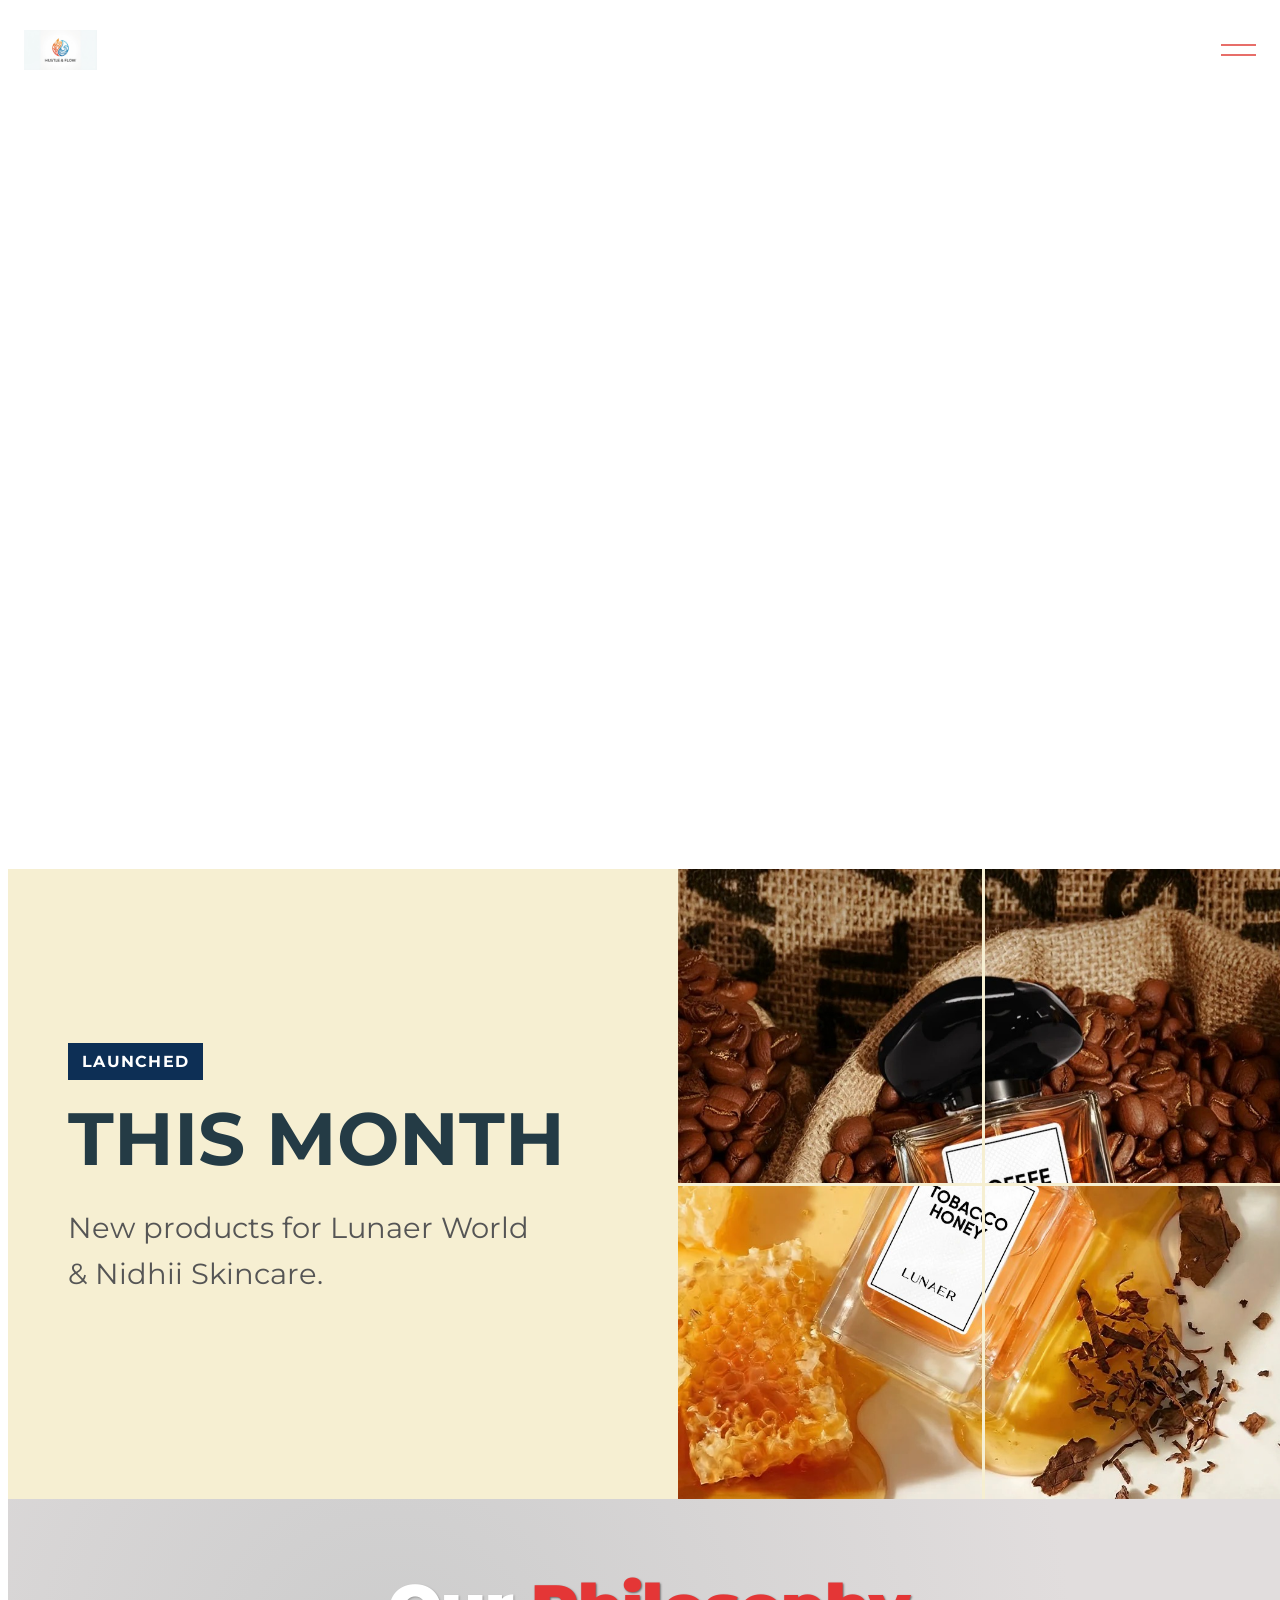
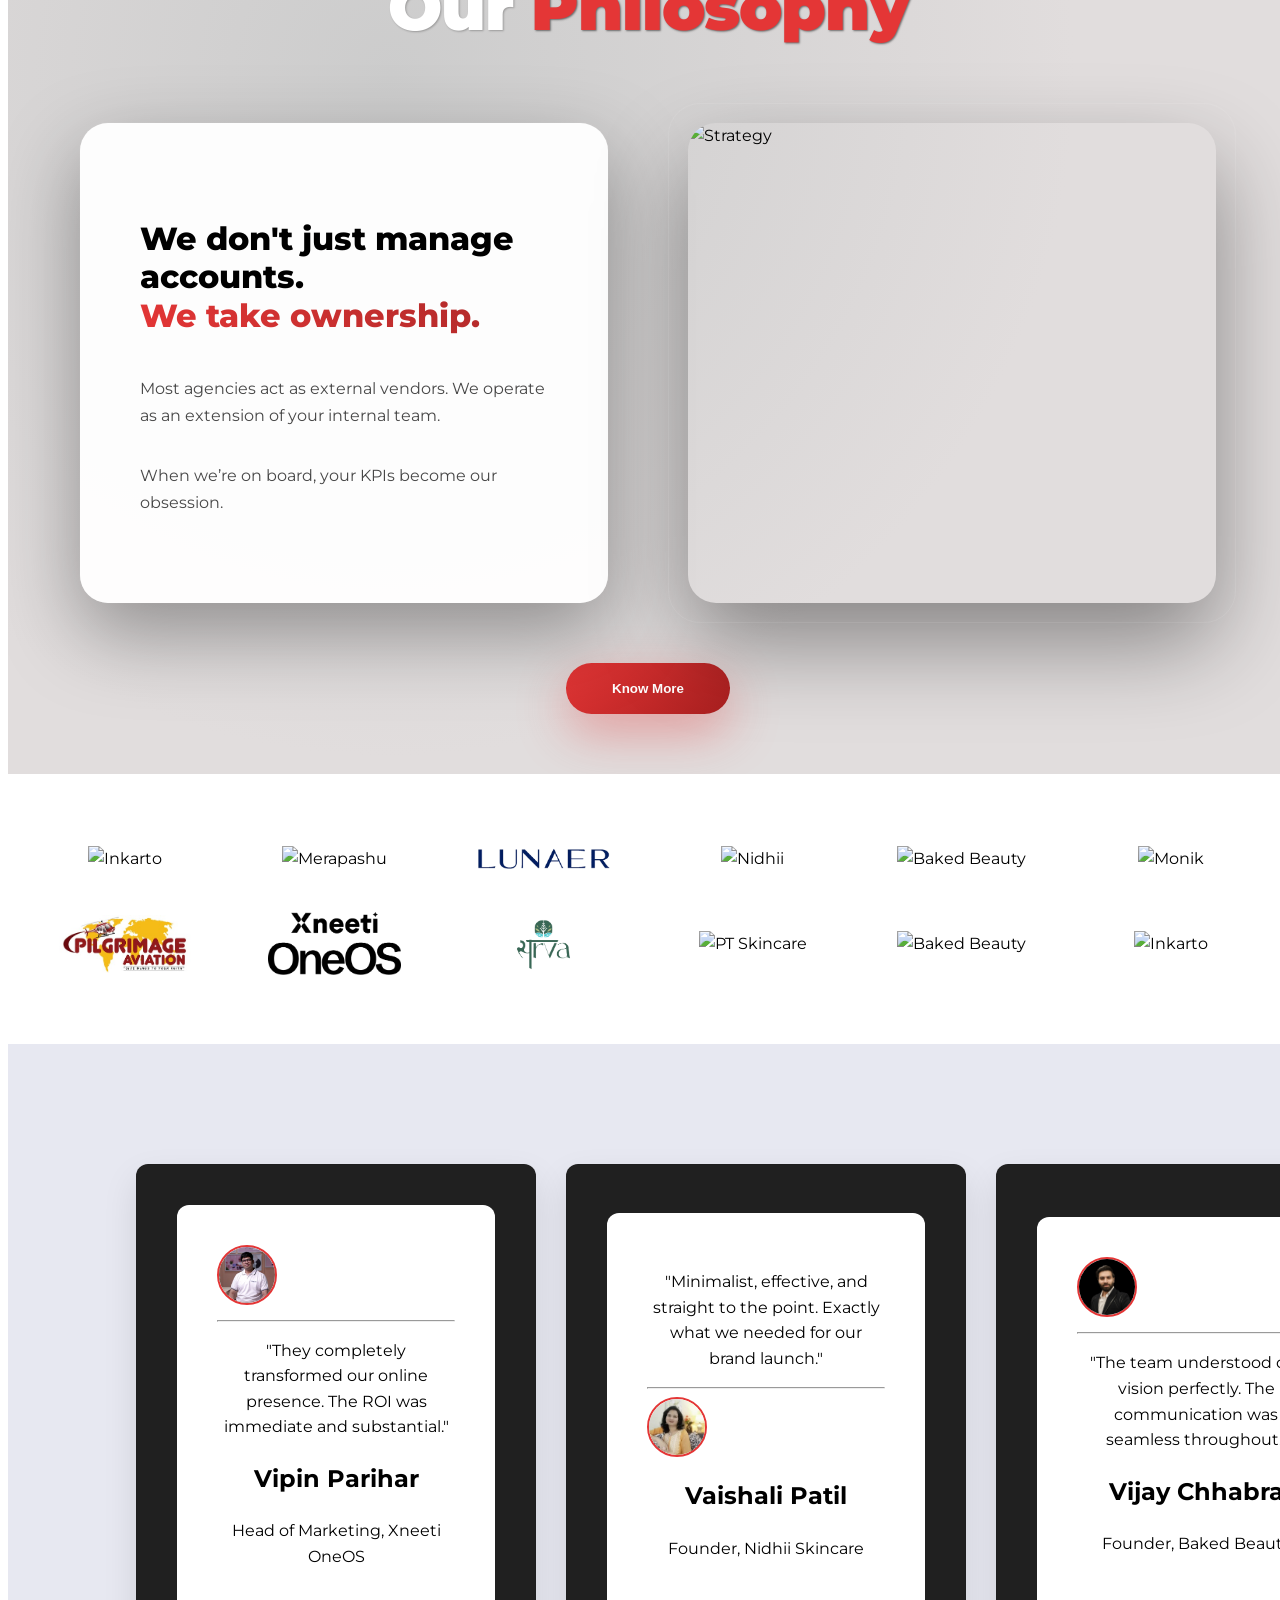
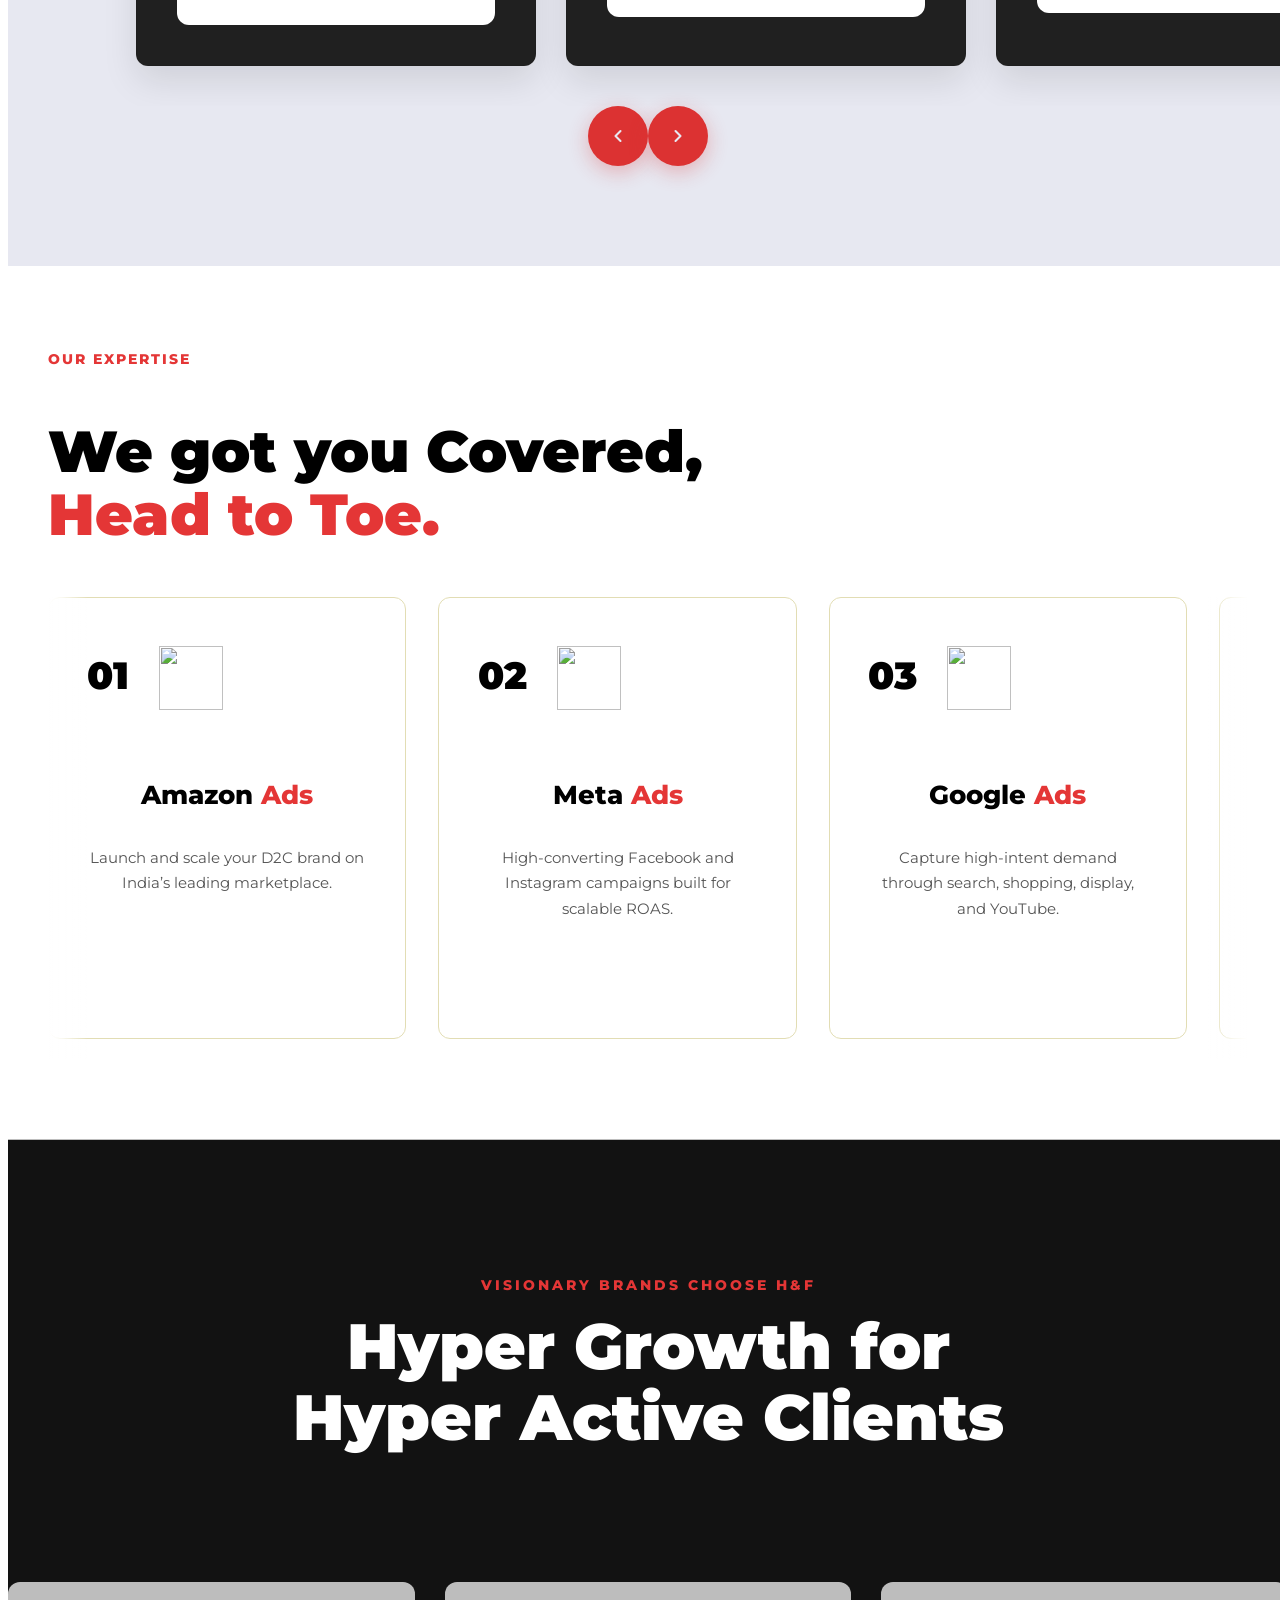
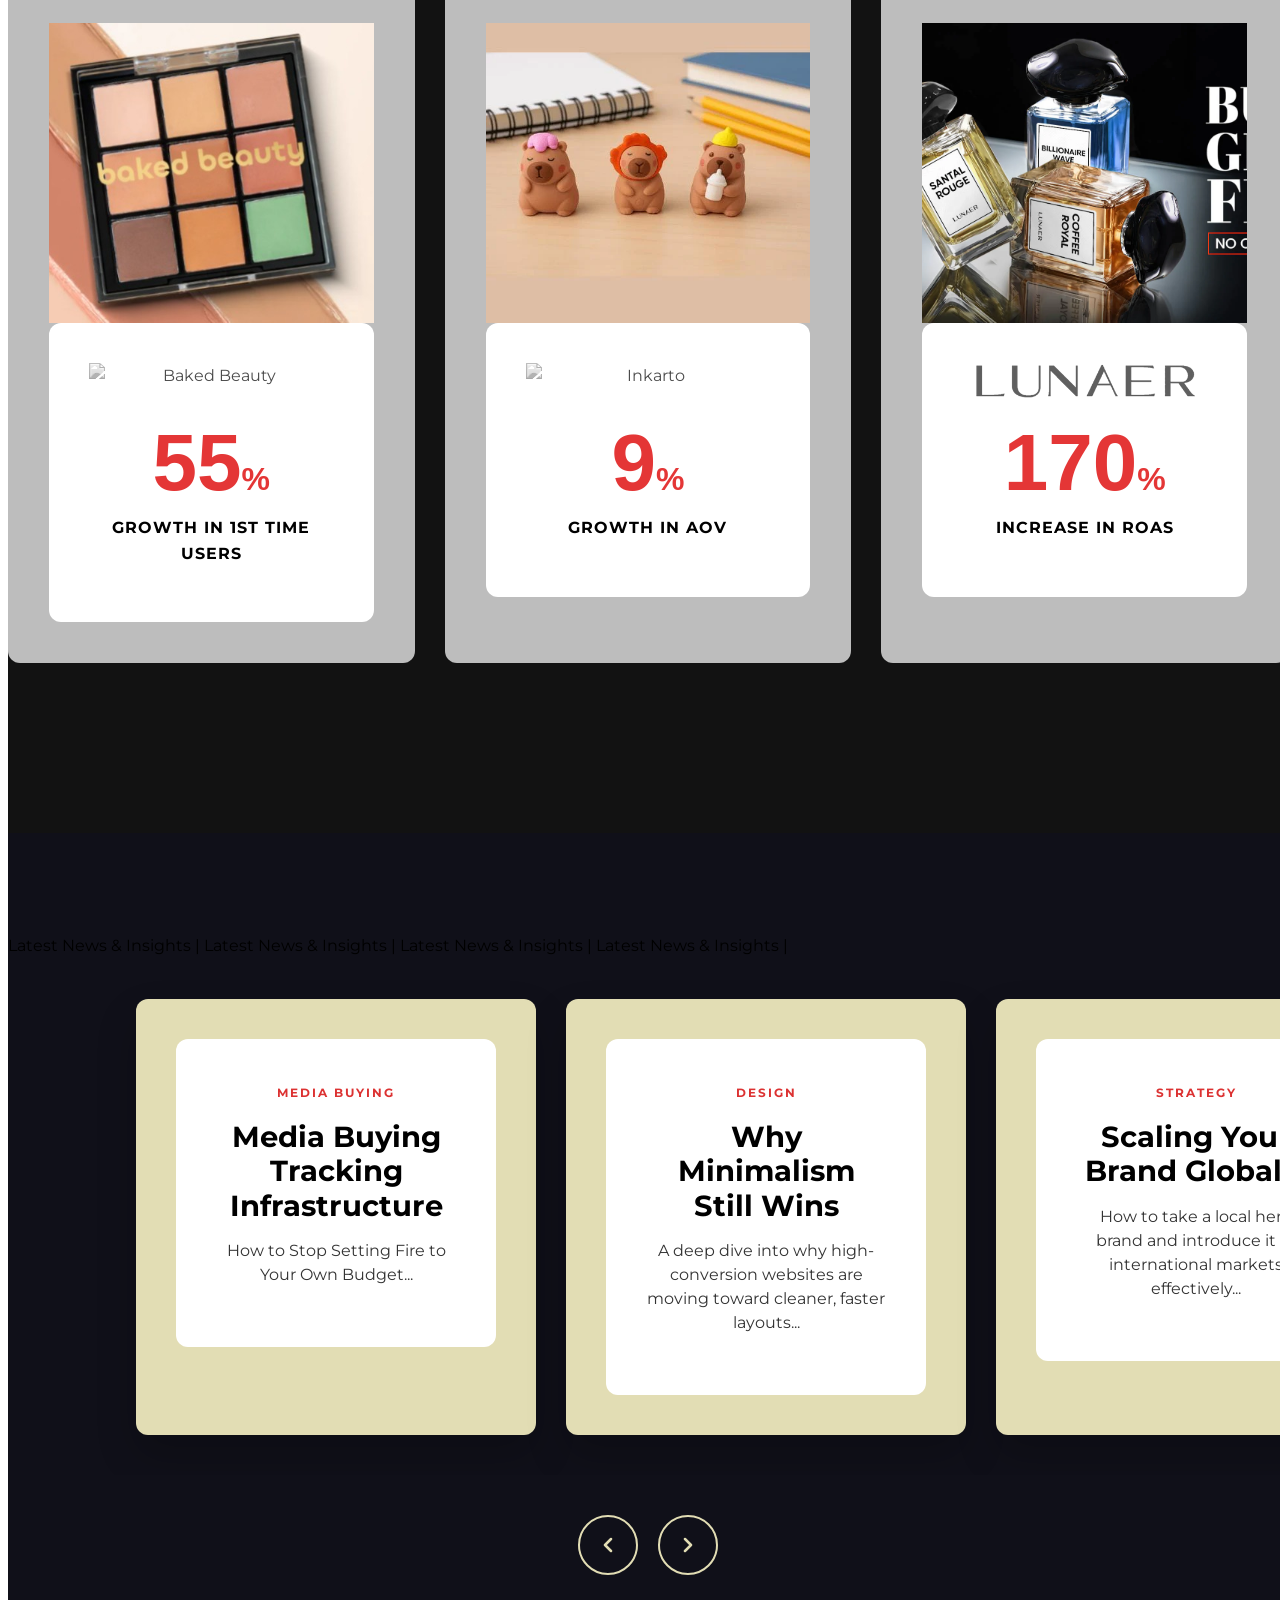
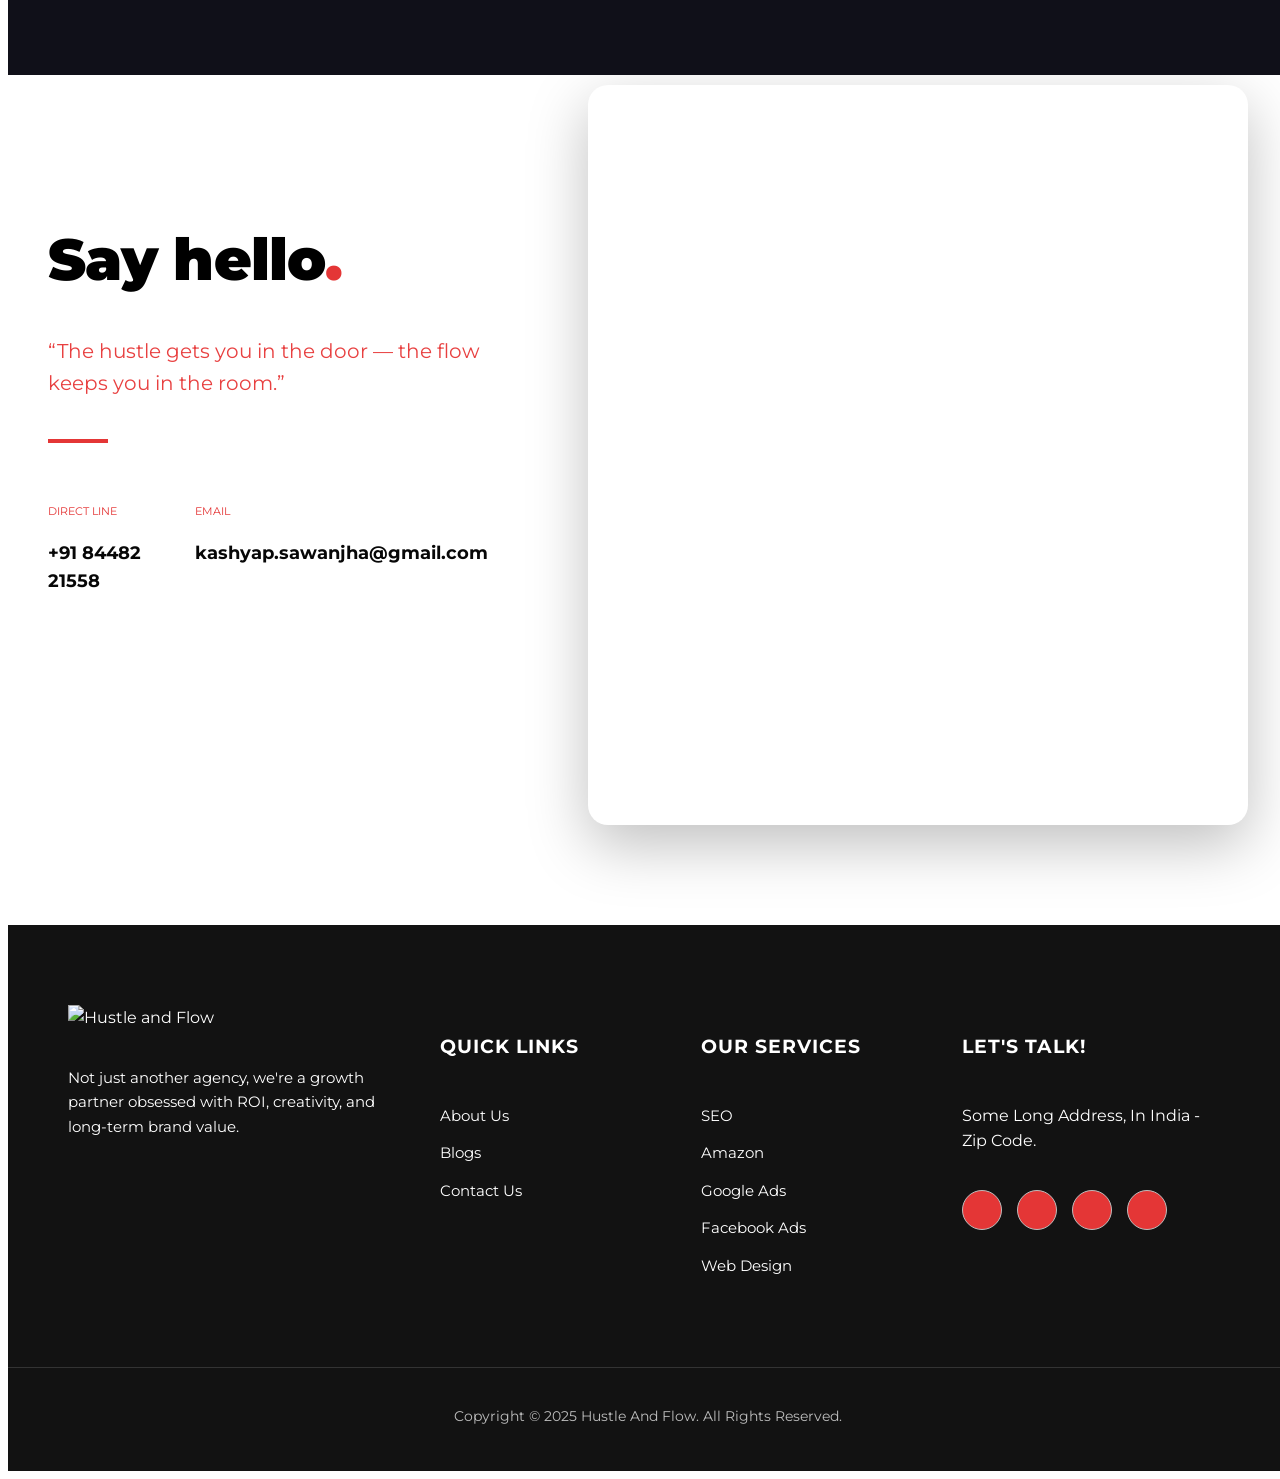
==== commit 840e7286: "More New Files" ====
--- a/index.html
+++ b/index.html
@@ -65,9 +65,9 @@
 </nav>
 <div class="mobile-menu" id="mobileMenu">
   <a href="#">Home</a>
-  <a href="about/about-us.html">About Us</a>
-  <a href="services/services.html">Services</a>
-  <a href="blogs/blogs-lp.html"> Blogs</a>
+  <a href="about/">About Us</a>
+  <a href="services/">Services</a>
+  <a href="blogs/"> Blogs</a>
   <a href="#contact-us">Contact Us</a>
   
 </div>
@@ -245,7 +245,7 @@
   <div class="launch-left">
     <span class="badge">LAUNCHED</span>
     <h1>THIS MONTH</h1>
-    <p>Crafting digital excellence for premium brands.</p>
+    <p>New products for Lunaer World & Nidhii Skincare.</p>
   </div>
 
   <div class="image-grid">
@@ -257,9 +257,13 @@
 </section>
 <script>
 const images = [
-  "https://images.unsplash.com/photo-1522335789203-aabd1fc54bc9",
-  "https://images.unsplash.com/photo-1515378791036-0648a3ef77b2",
-  "https://images.unsplash.com/photo-1542838132-92c53300491e"
+  "logos/launch-section/Lunaer1.jpeg",
+  "logos/launch-section/Lunaer2.jpeg",
+  "logos/launch-section/Lunaer3.jpeg",
+  "logos/launch-section/Lunaer4.jpeg",
+  "logos/launch-section/Nidhi1.jpeg",
+  "logos/launch-section/Nidhi2.jpeg",
+  "logos/launch-section/Nidhi3.jpeg",
 ];
 
 const tiles = document.querySelectorAll(".tile");
@@ -528,11 +532,11 @@
 
             <article class="review-card">
                 <div class="card-content">
-                    <img src="logos/faces/arjan-pts.jpeg" alt="Profile" class="review-avatar">
+                    <img src="logos/faces/vijay-baked.png" alt="Profile" class="review-avatar">
                     <hr class="review-divider">
                     <p class="review-text">"The team understood our vision perfectly. The communication was seamless throughout."</p>
-                    <h2 class="review-name">Arjan Singh</h2>
-                    <p class="review-designation">Founder, Personal Touch Skincare</p>
+                    <h2 class="review-name">Vijay Chhabra</h2>
+                    <p class="review-designation">Founder, Baked Beauty</p>
                 </div>
             </article>
 
@@ -856,10 +860,10 @@
         <div class="blog-track" id="blogTrack">
             
             <article class="blog-card">
-                <a href="blogs/blogs-template.html" target="_blank" class="card-link-wrapper"><div class="card-content">
-                    <span class="blog-category">Marketing</span>
-                    <h2 class="blog-title">The Future of eCommerce in 2025</h2>
-                    <p class="blog-excerpt">Discover how AI is reshaping the way customers interact with luxury brands online...</p>
+                <a href="blogs/stop-setting-fire-to-you-own-budget.html" target="_blank" class="card-link-wrapper"><div class="card-content">
+                    <span class="blog-category">Media Buying</span>
+                    <h2 class="blog-title">Media Buying Tracking Infrastructure</h2>
+                    <p class="blog-excerpt">How to Stop Setting Fire to Your Own Budget...</p>
                 </div>
                 </a>
             </article>
@@ -970,8 +974,8 @@
         <div class="footer-col">
             <h4 class="footer-title">Quick Links</h4>
             <ul class="footer-links">
-                <li><a href="about/about-us.html">About Us</a></li>
-                <li><a href="blogs/blogs-lp.html">Blogs</a></li>
+                <li><a href="about/">About Us</a></li>
+                <li><a href="blogs/">Blogs</a></li>
                 <li><a href="#contact-us">Contact Us</a></li>
             </ul>
         </div>
@@ -979,11 +983,11 @@
         <div class="footer-col">
             <h4 class="footer-title">Our Services</h4>
             <ul class="footer-links">
-              <li><a href="services/services.html">SEO</a></li>
-              <li><a href="services/services.html">Amazon</a></li>
-              <li><a href="services/services.html">Google Ads</a></li>
-              <li><a href="services/services.html">Facebook Ads</a></li>
-              <li><a href="services/services.html">Web Design</a></li>
+              <li><a href="services/">SEO</a></li>
+              <li><a href="services/">Amazon</a></li>
+              <li><a href="services/">Google Ads</a></li>
+              <li><a href="services/">Facebook Ads</a></li>
+              <li><a href="services/">Web Design</a></li>
 
             </ul>
         </div>
--- a/css/styles.css
+++ b/css/styles.css
@@ -276,7 +276,7 @@
   grid-template-columns: repeat(2, 1fr);
   grid-template-rows: repeat(2, 1fr);
 
-  gap: 6px;
+  gap: 3px;
 }
 
 .tile {
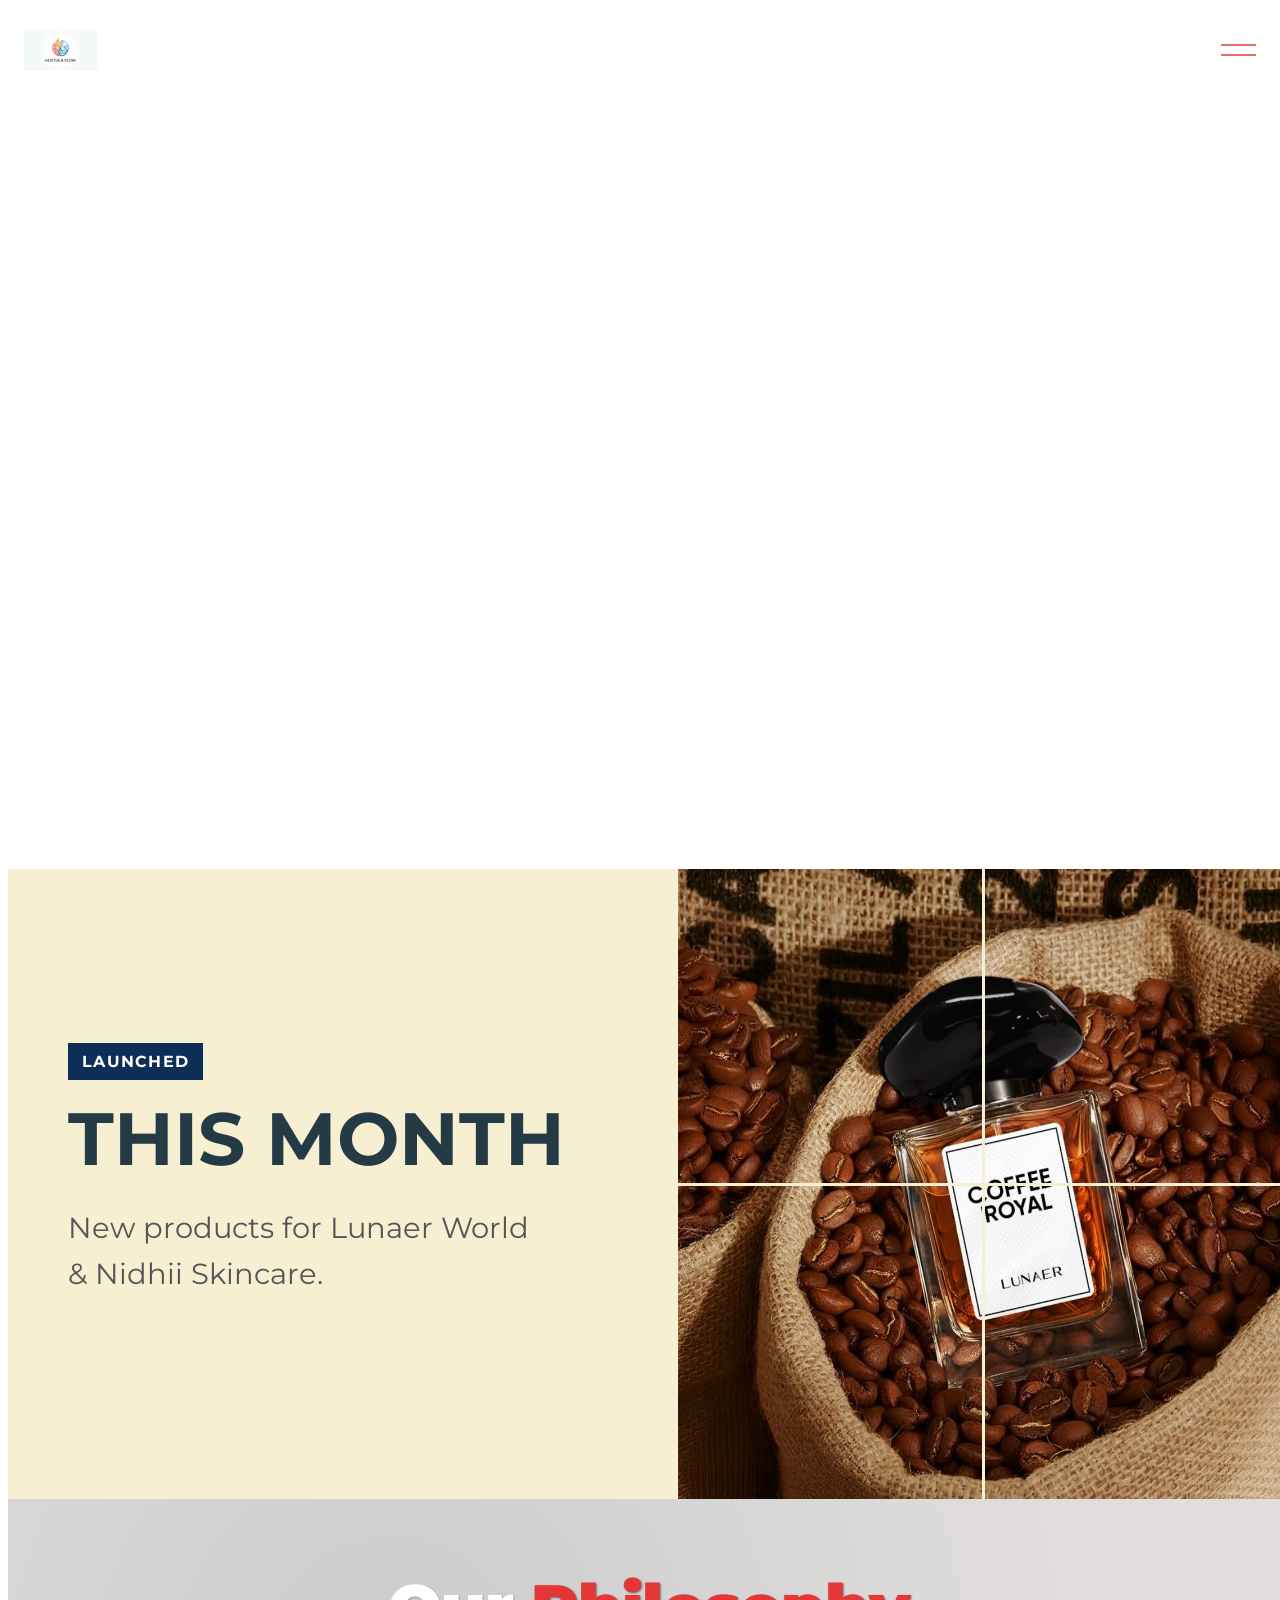
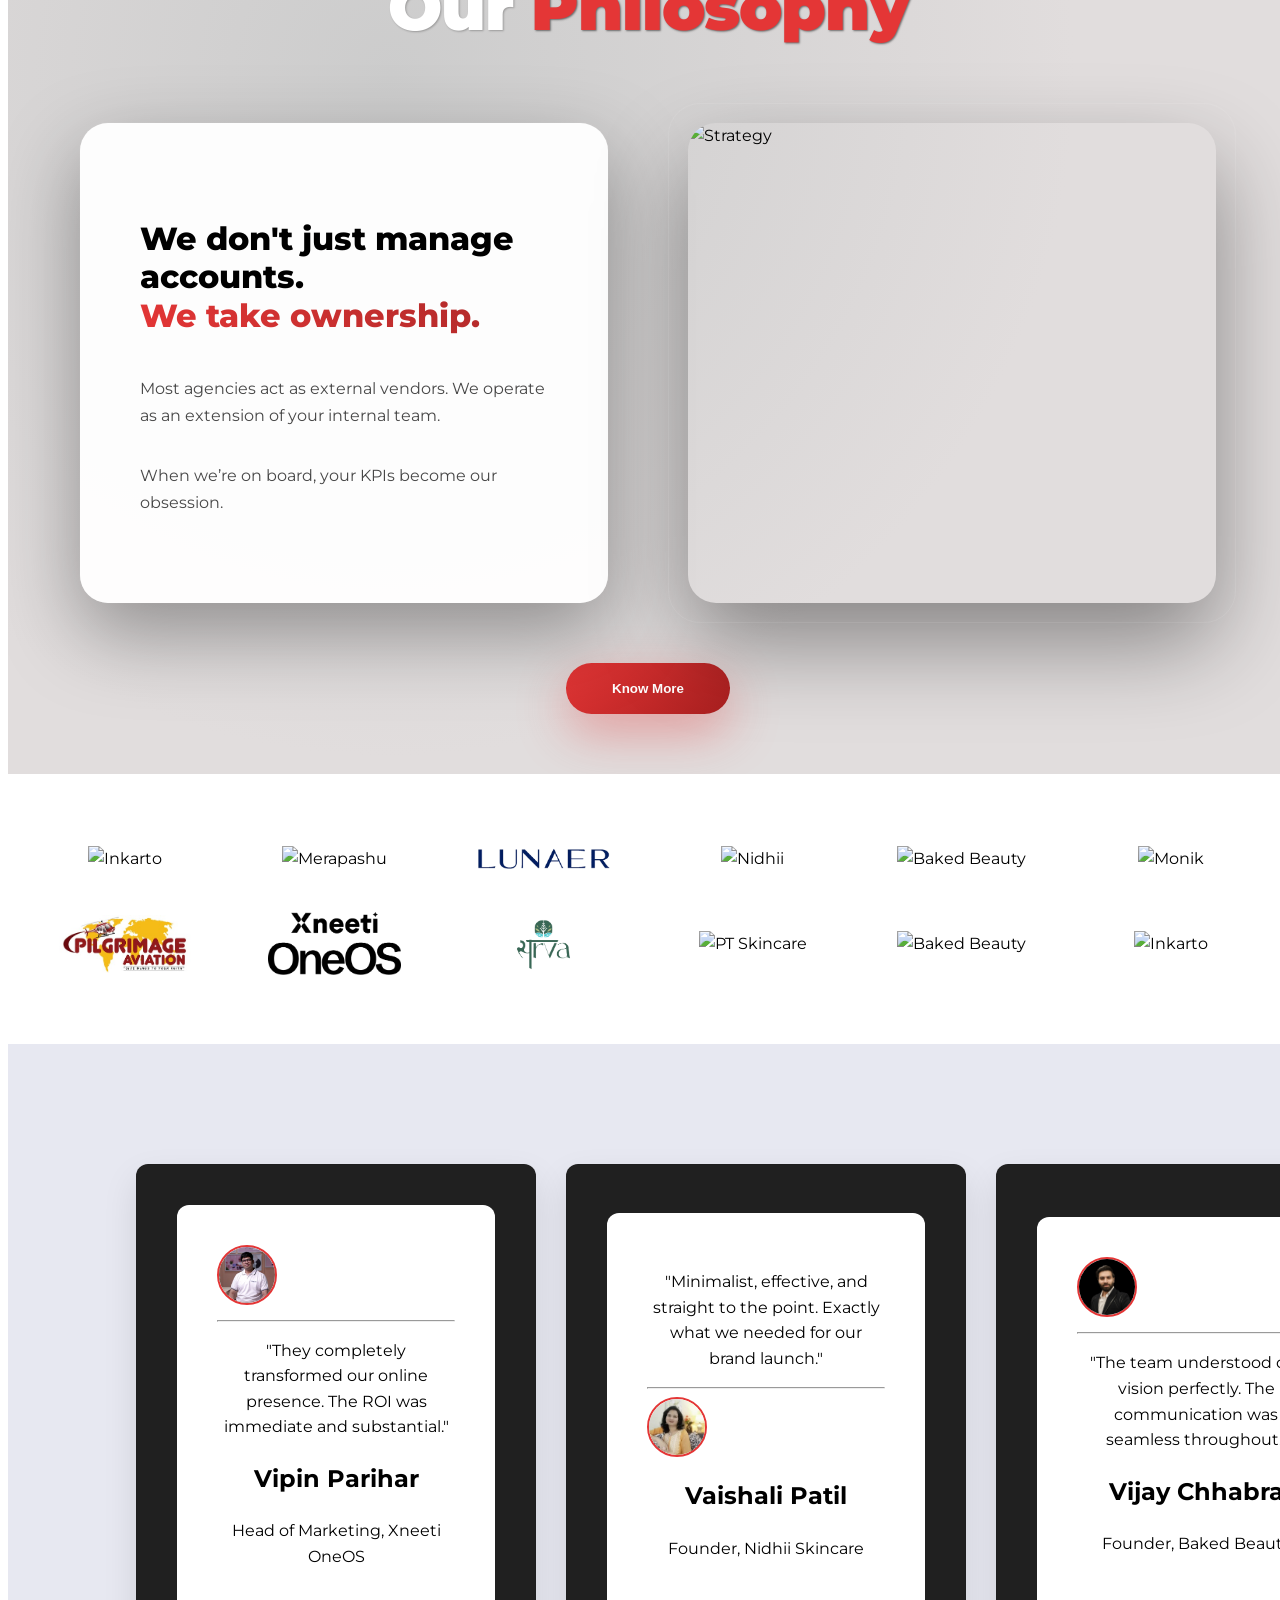
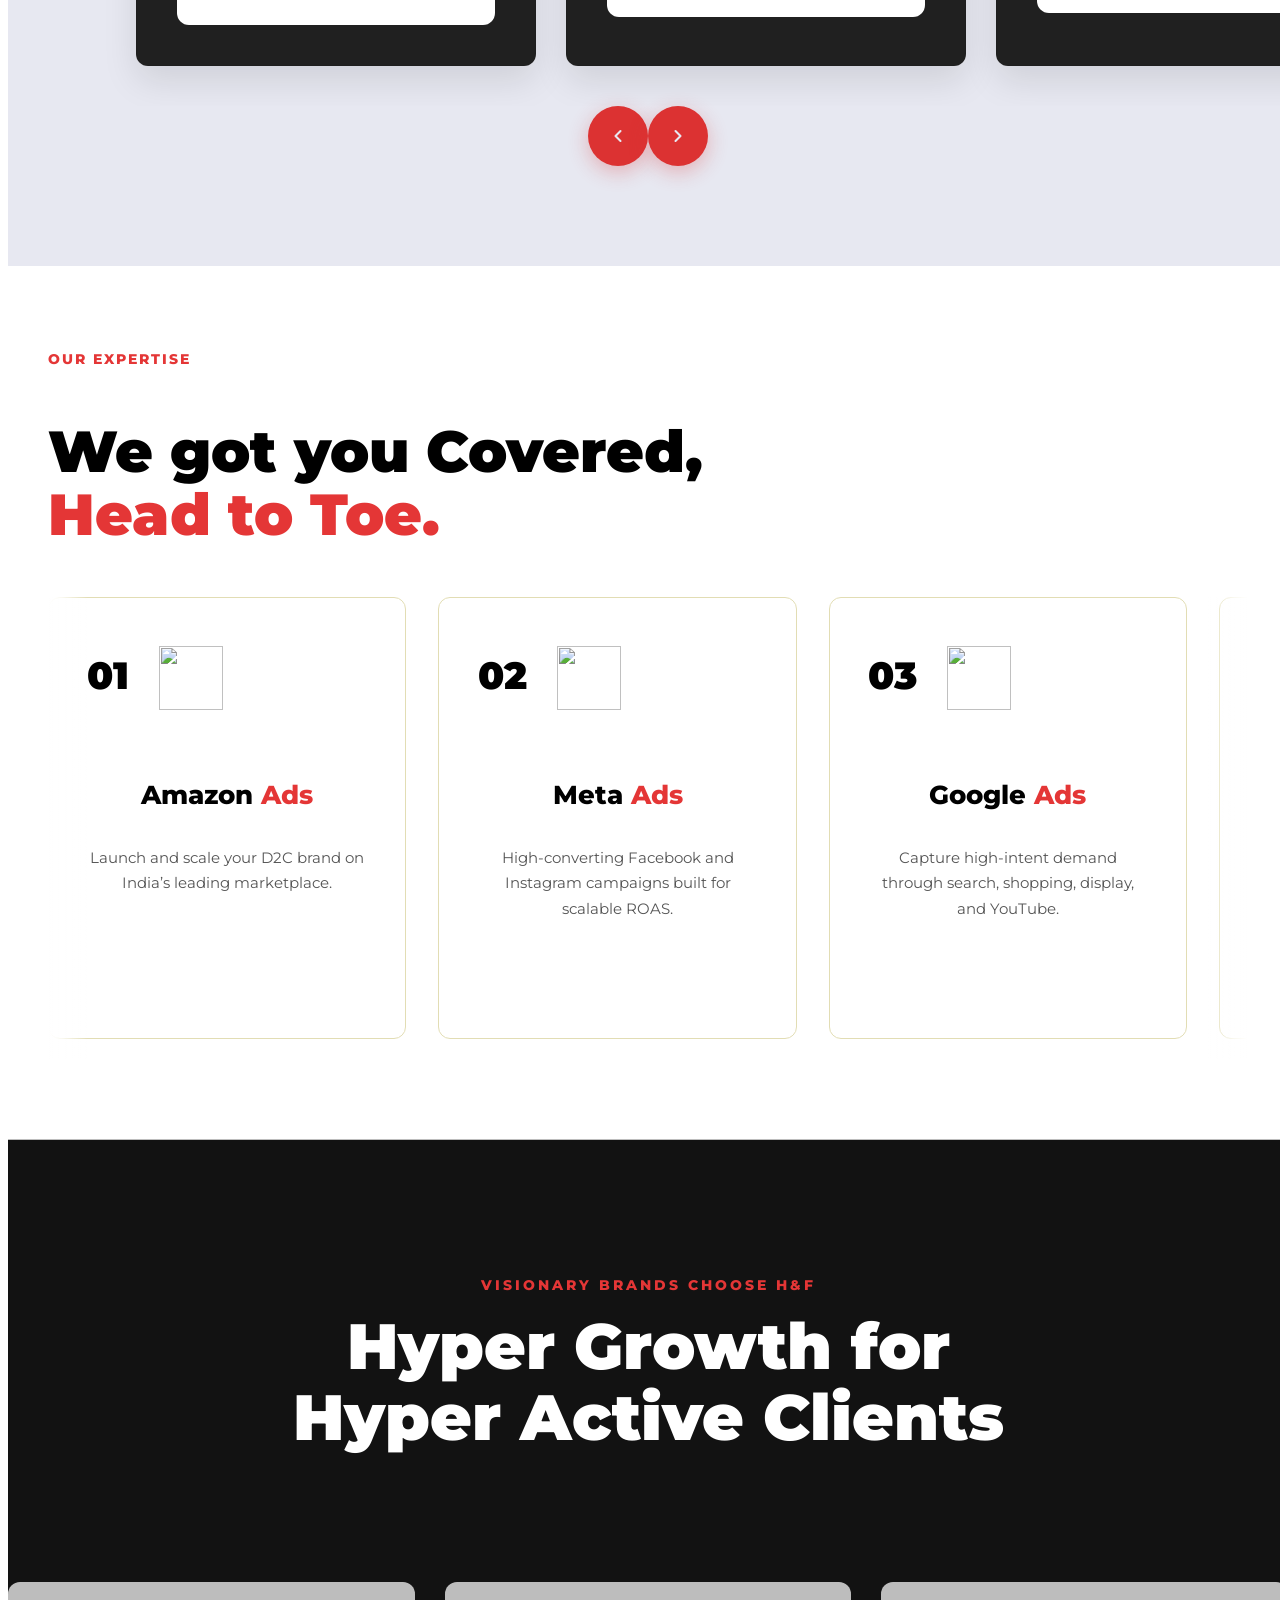
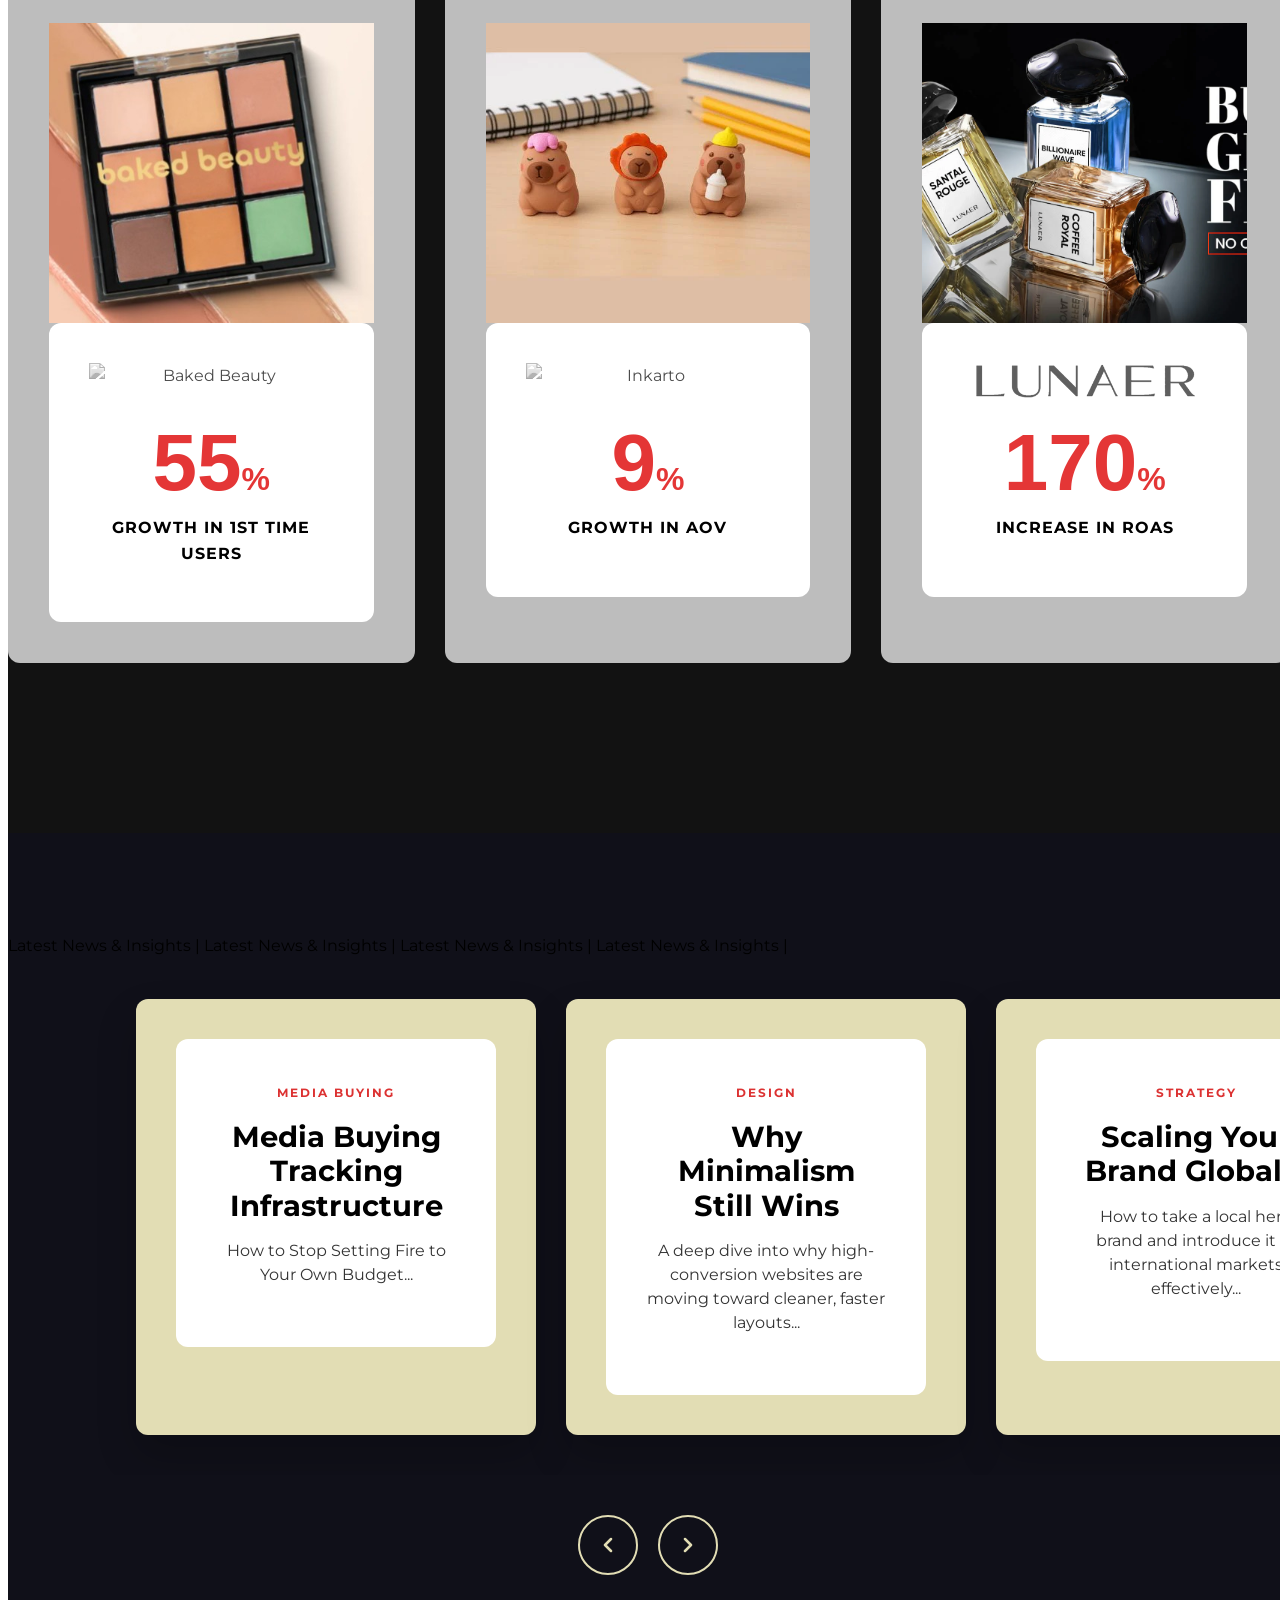
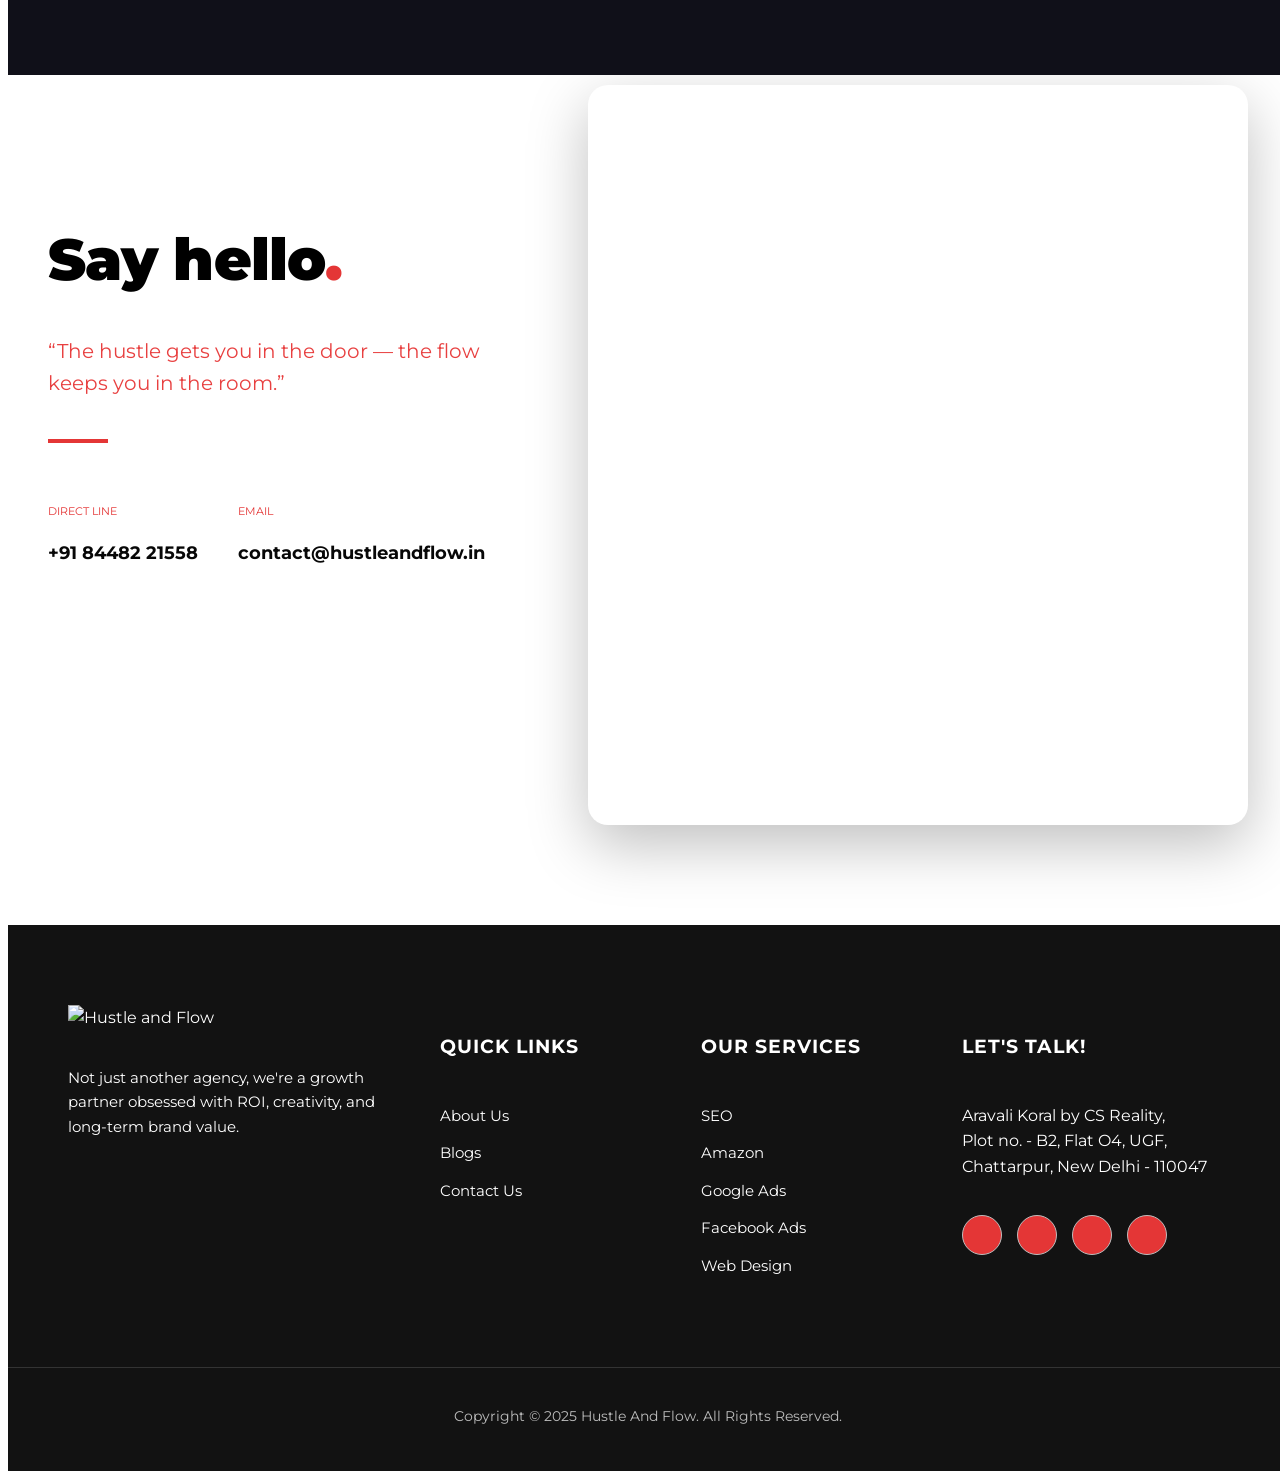
==== commit 29129c58: "Long time nosy" ====
--- a/index.html
+++ b/index.html
@@ -948,7 +948,7 @@
       </div>
       <div class="info-item">
         <span>Email</span>
-        <p>kashyap.sawanjha@gmail.com</p>
+        <p>contact@hustleandflow.in</p>
       </div>
     </div>
 
@@ -994,7 +994,7 @@
 
         <div class="footer-col">
             <h4 class="footer-title">Let's Talk!</h4>
-            <p class="footer-address">Some Long Address, In India - Zip Code.</p>
+            <p class="footer-address">Aravali Koral by CS Reality, <br> Plot no. - B2, Flat O4, UGF, Chattarpur, New Delhi - 110047</p>
             <div class="social-icons">
                 <a href="#"><i data-lucide="mail"></i></a>
                 <a href="#"><i data-lucide="instagram"></i></a>
